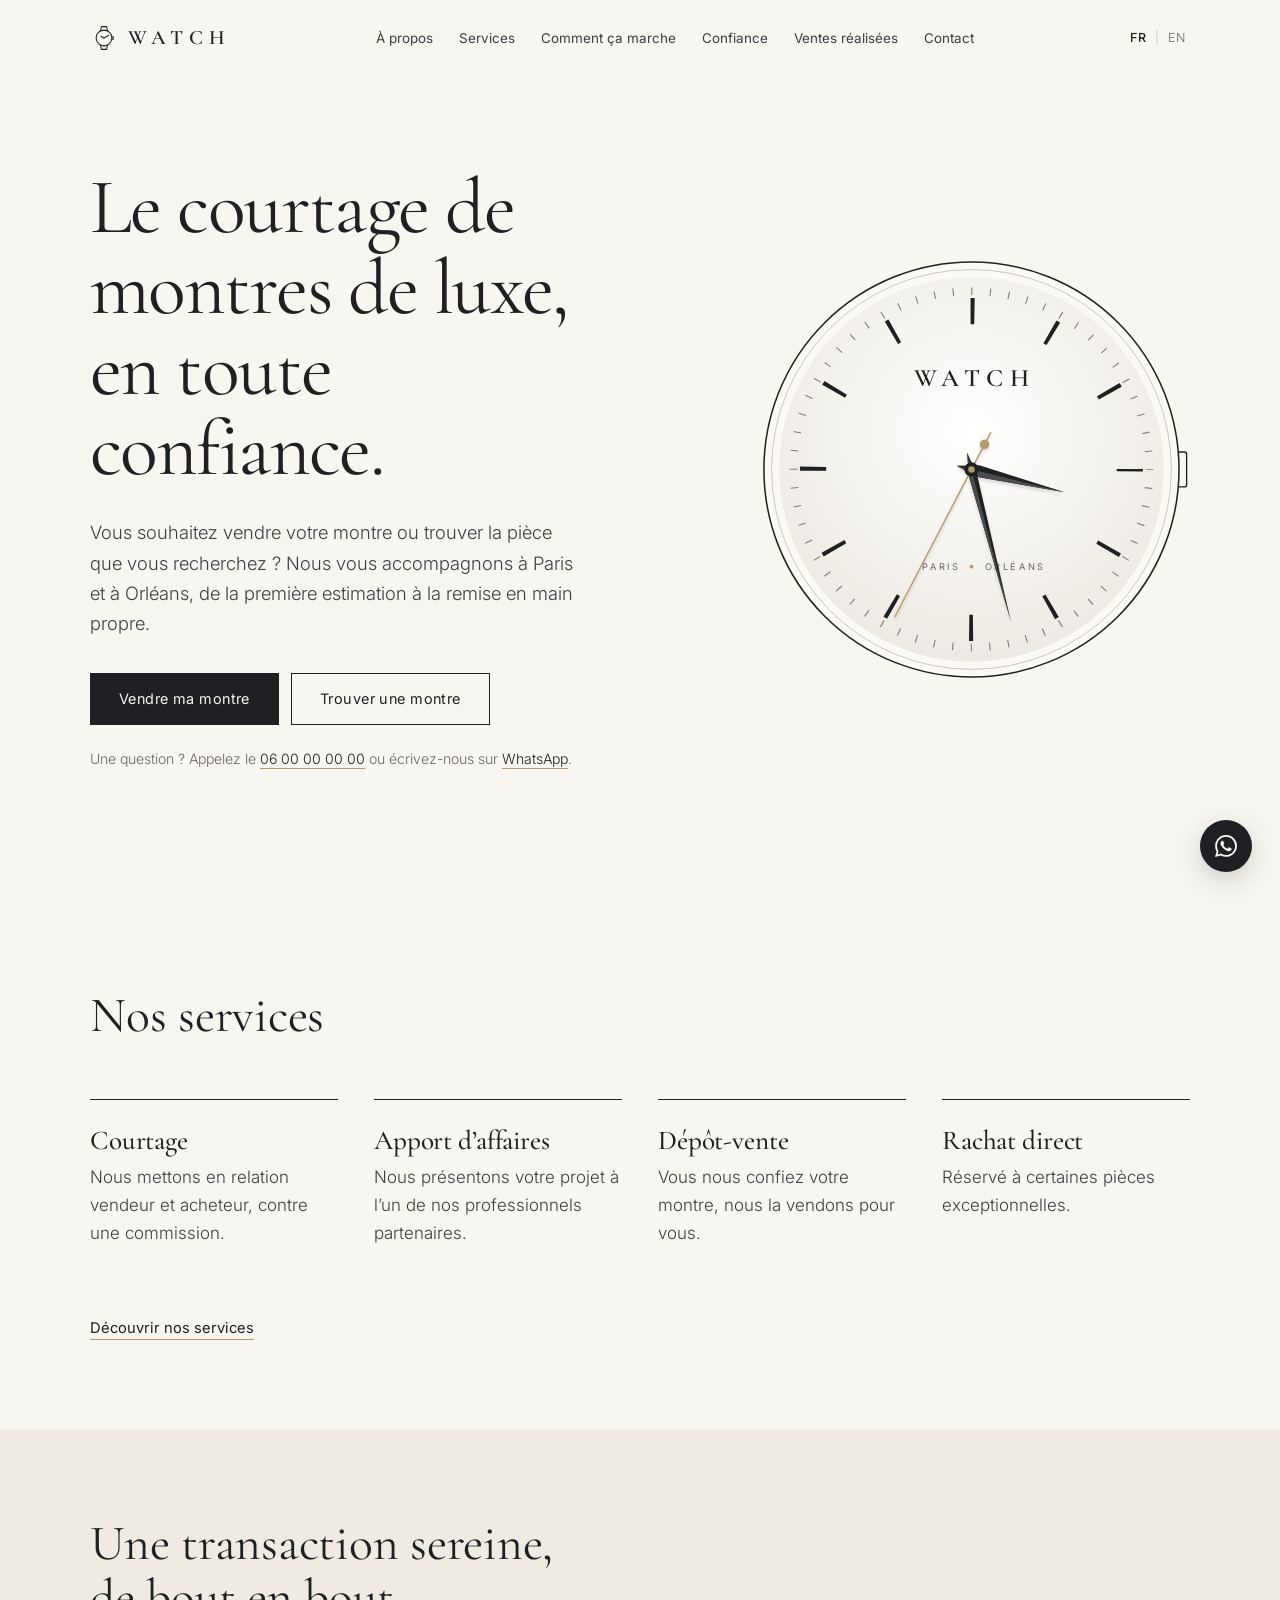
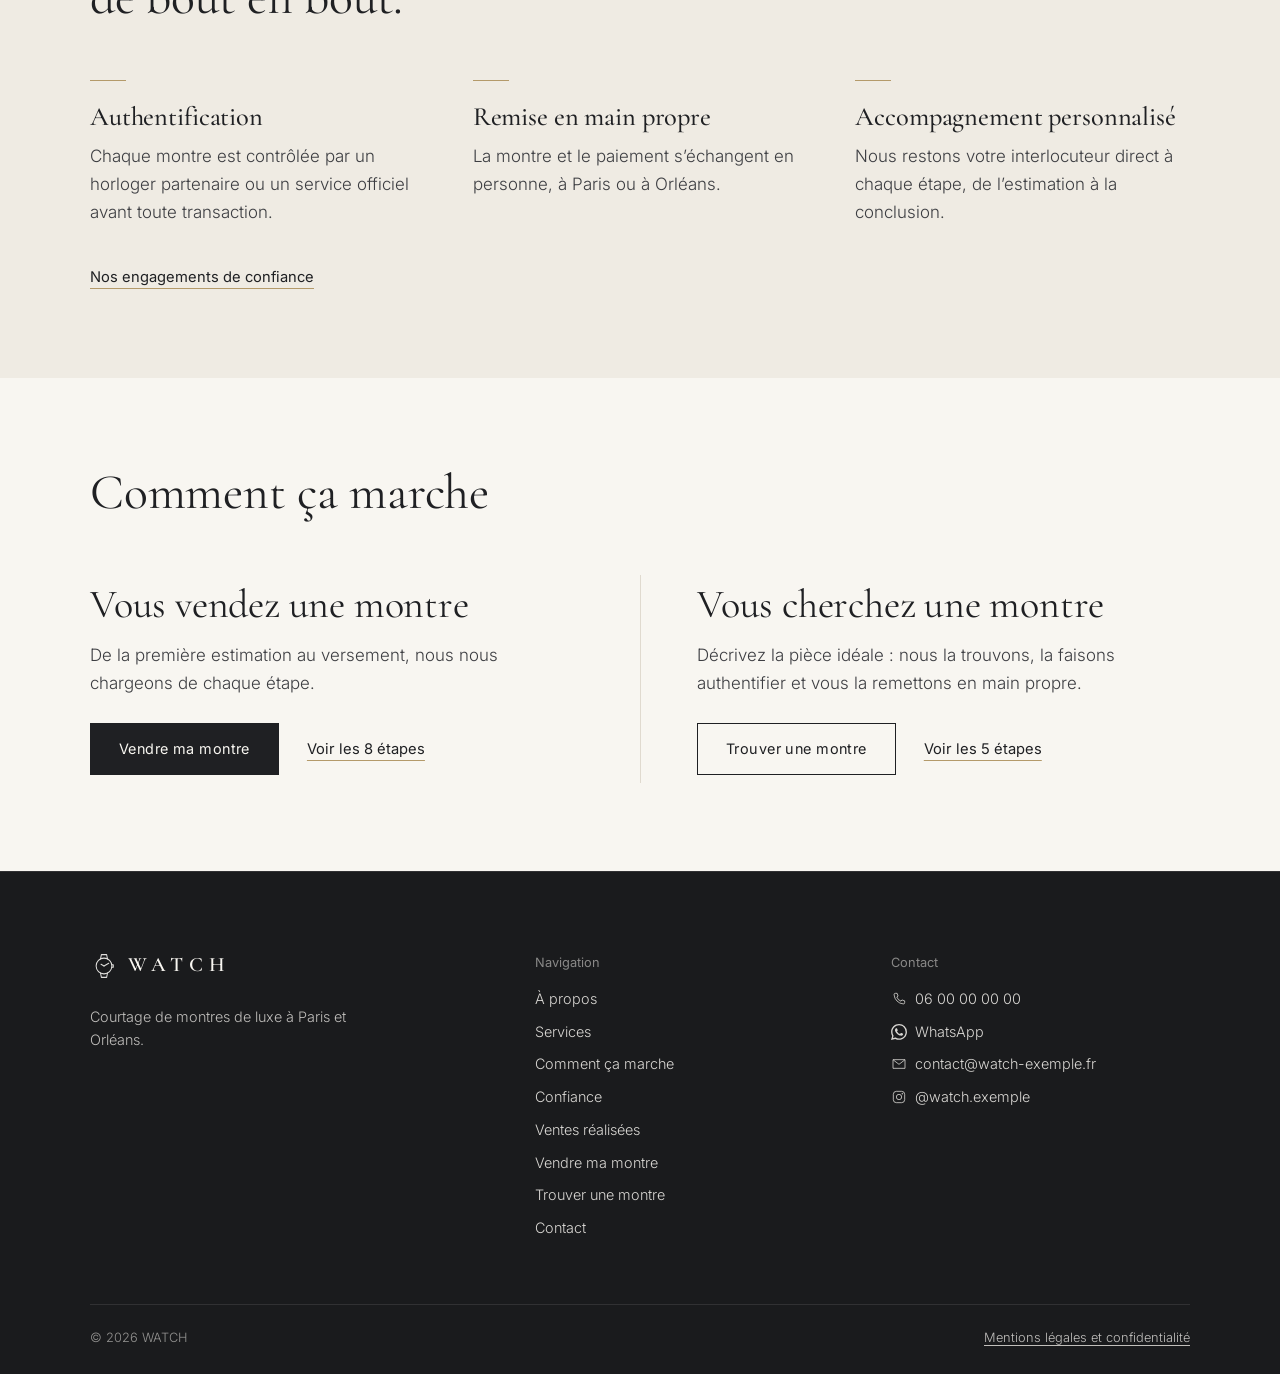
==== index.html @ 34471dcf "remove small titleon index.html" ====
<!doctype html>
<html lang="fr" class="no-js">
  <head>
    <meta charset="utf-8" />
    <meta
      name="viewport"
      content="width=device-width, initial-scale=1, viewport-fit=cover"
    />
    <!--
  =====================================================================
  SITE VITRINE — COURTAGE DE MONTRES DE LUXE (PARIS / ORLÉANS)
  =====================================================================
  Un fichier HTML par page. Ce qui est commun à toutes les pages est dans le dossier assets/ :
  • assets/site.js   → nom de la marque, téléphones, e-mail, Instagram, WhatsApp,
                       adresses d'envoi des formulaires (« 1. CONFIGURATION »)
                       et textes anglais (« 2. TRADUCTIONS ANGLAISES »)
  • assets/style.css → couleurs, polices, mise en page (« VARIABLES DE DESIGN »)
  • assets/logo.svg  → le logo : remplacez ce fichier (même nom) pour changer le logo partout
  Les textes français sont écrits directement dans chaque page.
  Le menu et le pied de page sont répétés dans chaque fichier : si vous ajoutez une page,
  ajoutez son lien dans les 10 fichiers.
  =====================================================================
-->
    <title>WATCH | Courtage de montres de luxe à Paris et Orléans</title>
    <meta
      name="description"
      content="Courtage de montres de luxe à Paris et Orléans : vente, recherche, dépôt-vente et rachat. Authentification systématique et remise en main propre."
    />
    <meta name="theme-color" content="#F8F6F1" />
    <link rel="icon" href="assets/logo.svg" type="image/svg+xml" />
    <link rel="preconnect" href="https://fonts.googleapis.com" />
    <link rel="preconnect" href="https://fonts.gstatic.com" crossorigin />
    <link
      href="https://fonts.googleapis.com/css2?family=Cormorant+Garamond:ital,wght@0,400;0,500;0,600;1,400;1,500&family=Inter:wght@300;400;500&display=swap"
      rel="stylesheet"
    />
    <link rel="stylesheet" href="assets/style.css" />
    <script>
      document.documentElement.className =
        document.documentElement.className.replace("no-js", "js");
    </script>
    <script src="assets/site.js" defer></script>
  </head>

  <body data-page="accueil">
    <!-- Icônes -->
    <svg
      width="0"
      height="0"
      style="position: absolute"
      aria-hidden="true"
      focusable="false"
    >
      <symbol id="icon-dial" viewBox="0 0 64 64">
        <g
          fill="none"
          stroke="currentColor"
          stroke-width="1"
          stroke-linecap="round"
        >
          <circle cx="32" cy="32" r="30" />
          <circle cx="32" cy="32" r="26.5" stroke-width=".6" />
          <path d="M32 8 V12 M56 32 H52 M32 56 V52 M8 32 H12" />
          <path d="M32 32 V16 M32 32 L42 38" />
        </g>
      </symbol>
      <symbol id="icon-camera" viewBox="0 0 24 24">
        <g
          fill="none"
          stroke="currentColor"
          stroke-width="1.2"
          stroke-linejoin="round"
        >
          <path
            d="M3 8.5 A1.5 1.5 0 0 1 4.5 7 H7.5 L9 5 H15 L16.5 7 H19.5 A1.5 1.5 0 0 1 21 8.5 V18 A1.5 1.5 0 0 1 19.5 19.5 H4.5 A1.5 1.5 0 0 1 3 18 Z"
          />
          <circle cx="12" cy="13" r="3.6" />
        </g>
      </symbol>
      <symbol id="icon-phone" viewBox="0 0 24 24">
        <path
          fill="none"
          stroke="currentColor"
          stroke-width="1.2"
          stroke-linejoin="round"
          d="M6.6 3.5 H9.2 L10.6 7.6 L8.7 9 A11 11 0 0 0 15 15.3 L16.4 13.4 L20.5 14.8 V17.4 A2 2 0 0 1 18.5 19.4 A15 15 0 0 1 4.6 5.5 A2 2 0 0 1 6.6 3.5 Z"
        />
      </symbol>
      <symbol id="icon-mail" viewBox="0 0 24 24">
        <g
          fill="none"
          stroke="currentColor"
          stroke-width="1.2"
          stroke-linejoin="round"
        >
          <rect x="3" y="5.5" width="18" height="13" />
          <path d="M3.5 6 L12 12.5 L20.5 6" />
        </g>
      </symbol>
      <symbol id="icon-instagram" viewBox="0 0 24 24">
        <g fill="none" stroke="currentColor" stroke-width="1.2">
          <rect x="3.5" y="3.5" width="17" height="17" rx="4.5" />
          <circle cx="12" cy="12" r="4" />
        </g>
        <circle cx="16.9" cy="7.1" r="1" fill="currentColor" />
      </symbol>
      <symbol id="icon-whatsapp" viewBox="0 0 24 24">
        <path
          fill="currentColor"
          d="M17.472 14.382c-.297-.149-1.758-.867-2.03-.967-.273-.099-.471-.148-.67.15-.197.297-.767.966-.94 1.164-.173.199-.347.223-.644.075-.297-.15-1.255-.463-2.39-1.475-.883-.788-1.48-1.761-1.653-2.059-.173-.297-.018-.458.13-.606.134-.133.298-.347.446-.52.149-.174.198-.298.298-.497.099-.198.05-.371-.025-.52-.075-.149-.669-1.612-.916-2.207-.242-.579-.487-.5-.669-.51-.173-.008-.371-.01-.57-.01-.198 0-.52.074-.792.372-.272.297-1.04 1.016-1.04 2.479 0 1.462 1.065 2.875 1.213 3.074.149.198 2.096 3.2 5.077 4.487.709.306 1.262.489 1.694.625.712.227 1.36.195 1.871.118.571-.085 1.758-.719 2.006-1.413.248-.694.248-1.289.173-1.413-.074-.124-.272-.198-.57-.347m-5.421 7.403h-.004a9.87 9.87 0 0 1-5.031-1.378l-.361-.214-3.741.982.998-3.648-.235-.374a9.86 9.86 0 0 1-1.51-5.26c.001-5.45 4.436-9.884 9.888-9.884 2.64 0 5.122 1.03 6.988 2.898a9.825 9.825 0 0 1 2.893 6.994c-.003 5.45-4.437 9.884-9.885 9.884m8.413-18.297A11.815 11.815 0 0 0 12.05 0C5.495 0 .16 5.335.157 11.892c0 2.096.547 4.142 1.588 5.945L.057 24l6.305-1.654a11.882 11.882 0 0 0 5.683 1.448h.005c6.554 0 11.89-5.335 11.893-11.893a11.821 11.821 0 0 0-3.48-8.413z"
        />
      </symbol>
    </svg>

    <a class="skip-link" href="#main" data-i18n="a11y.skip">Aller au contenu</a>

    <!-- =====================================================================
     EN-TÊTE
     ===================================================================== -->
    <header class="site-header" id="top">
      <div class="container header-inner">
        <a class="brand" href="index.html">
          <img
            class="brand-mark"
            src="assets/logo.svg"
            alt=""
            width="28"
            height="28"
          />
          <span class="brand-name" data-brand>WATCH</span>
        </a>

        <nav
          class="nav-desktop"
          aria-label="Navigation principale"
          data-i18n-attr="aria-label:a11y.mainNav"
        >
          <ul>
            <li>
              <a class="nav-link" href="a-propos.html" data-i18n="nav.about"
                >À propos</a
              >
            </li>
            <li>
              <a class="nav-link" href="services.html" data-i18n="nav.services"
                >Services</a
              >
            </li>
            <li>
              <a
                class="nav-link"
                href="comment-ca-marche.html"
                data-i18n="nav.how"
                >Comment ça marche</a
              >
            </li>
            <li>
              <a class="nav-link" href="confiance.html" data-i18n="nav.trust"
                >Confiance</a
              >
            </li>
            <li>
              <a class="nav-link" href="ventes.html" data-i18n="nav.sales"
                >Ventes réalisées</a
              >
            </li>
            <li>
              <a class="nav-link" href="contact.html" data-i18n="nav.contact"
                >Contact</a
              >
            </li>
          </ul>
        </nav>

        <div class="header-tools">
          <div
            class="lang"
            role="group"
            aria-label="Langue"
            data-i18n-attr="aria-label:a11y.lang"
          >
            <button
              type="button"
              data-set-lang="fr"
              lang="fr"
              aria-label="Français"
              aria-pressed="true"
            >
              FR
            </button>
            <span class="sep" aria-hidden="true">|</span>
            <button
              type="button"
              data-set-lang="en"
              lang="en"
              aria-label="English"
              aria-pressed="false"
            >
              EN
            </button>
          </div>
          <button
            class="menu-toggle"
            type="button"
            aria-expanded="false"
            aria-controls="mobile-menu"
            aria-label="Ouvrir le menu"
            data-i18n-attr="aria-label:a11y.menuOpen"
          >
            <span></span><span></span>
          </button>
        </div>
      </div>
    </header>

    <!-- Menu mobile (plein écran) -->
    <div class="mobile-menu" id="mobile-menu" aria-hidden="true">
      <div class="mobile-menu-top">
        <a class="brand" href="index.html">
          <img
            class="brand-mark"
            src="assets/logo.svg"
            alt=""
            width="28"
            height="28"
          />
          <span class="brand-name" data-brand>WATCH</span>
        </a>
        <button
          class="menu-close"
          type="button"
          aria-label="Fermer le menu"
          data-i18n-attr="aria-label:a11y.menuClose"
        ></button>
      </div>
      <nav
        aria-label="Navigation principale"
        data-i18n-attr="aria-label:a11y.mainNav"
      >
        <ul>
          <li>
            <a
              class="nav-link-m"
              href="index.html"
              aria-current="page"
              data-i18n="nav.home"
              >Accueil</a
            >
          </li>
          <li>
            <a class="nav-link-m" href="a-propos.html" data-i18n="nav.about"
              >À propos</a
            >
          </li>
          <li>
            <a class="nav-link-m" href="services.html" data-i18n="nav.services"
              >Services</a
            >
          </li>
          <li>
            <a
              class="nav-link-m"
              href="comment-ca-marche.html"
              data-i18n="nav.how"
              >Comment ça marche</a
            >
          </li>
          <li>
            <a class="nav-link-m" href="confiance.html" data-i18n="nav.trust"
              >Confiance</a
            >
          </li>
          <li>
            <a class="nav-link-m" href="ventes.html" data-i18n="nav.sales"
              >Ventes réalisées</a
            >
          </li>
          <li>
            <a class="nav-link-m" href="contact.html" data-i18n="nav.contact"
              >Contact</a
            >
          </li>
        </ul>
      </nav>
      <div class="mobile-menu-foot">
        <a class="btn btn-primary" href="vendre.html" data-i18n="cta.sell"
          >Vendre ma montre</a
        >
        <a class="btn btn-ghost" href="trouver.html" data-i18n="cta.find"
          >Trouver une montre</a
        >
        <div
          class="lang"
          role="group"
          aria-label="Langue"
          data-i18n-attr="aria-label:a11y.lang"
        >
          <button
            type="button"
            data-set-lang="fr"
            lang="fr"
            aria-label="Français"
            aria-pressed="true"
          >
            FR
          </button>
          <span class="sep" aria-hidden="true">|</span>
          <button
            type="button"
            data-set-lang="en"
            lang="en"
            aria-label="English"
            aria-pressed="false"
          >
            EN
          </button>
        </div>
      </div>
    </div>

    <main id="main" tabindex="-1">
      <!-- =====================================================================
     1. ACCUEIL
     ===================================================================== -->

      <div class="hero">
        <div class="container hero-grid">
          <div class="hero-text">
            <h1 class="reveal" data-i18n="hero.title">
              Le courtage de montres de luxe, en toute confiance.
            </h1>
            <p class="hero-lead reveal" data-i18n="hero.lead">
              Vous souhaitez vendre votre montre ou trouver la pièce que vous
              recherchez&nbsp;? Nous vous accompagnons à Paris et à Orléans, de
              la première estimation à la remise en main propre.
            </p>
            <div class="hero-actions reveal">
              <a class="btn btn-primary" href="vendre.html" data-i18n="cta.sell"
                >Vendre ma montre</a
              >
              <a class="btn btn-ghost" href="trouver.html" data-i18n="cta.find"
                >Trouver une montre</a
              >
            </div>
            <p class="hero-note reveal" data-i18n="hero.note">
              Une question&nbsp;? Appelez le
              <a data-tel="phone" href="tel:+33600000000"
                ><span data-config="phone">06 00 00 00 00</span></a
              >
              ou écrivez-nous sur
              <a
                data-wa
                href="https://wa.me/33600000000"
                target="_blank"
                rel="noopener"
                >WhatsApp</a
              >.
            </p>
          </div>

          <!-- Cadran : les aiguilles indiquent l'heure réelle du visiteur -->
          <div class="dial-wrap">
            <svg
              class="dial"
              viewBox="0 0 400 400"
              role="img"
              aria-label="Cadran de montre indiquant l’heure actuelle"
              data-i18n-attr="aria-label:a11y.dial"
            >
              <defs>
                <radialGradient id="dialFace" cx="50%" cy="40%" r="65%">
                  <stop offset="0" stop-color="#FFFFFF" />
                  <stop offset="1" stop-color="#ECE8E0" />
                </radialGradient>
                <filter
                  id="handShadow"
                  x="-50%"
                  y="-50%"
                  width="200%"
                  height="200%"
                >
                  <feDropShadow
                    dx="0"
                    dy="2"
                    stdDeviation="1.6"
                    flood-color="#1F2023"
                    flood-opacity=".18"
                  />
                </filter>
              </defs>
              <!-- couronne -->
              <rect
                x="386"
                y="184"
                width="11"
                height="32"
                rx="2"
                fill="#F8F6F1"
                stroke="#1F2023"
                stroke-width="1.2"
              />
              <!-- boîtier -->
              <circle
                cx="200"
                cy="200"
                r="190"
                fill="#FBFAF7"
                stroke="#1F2023"
                stroke-width="1.4"
              />
              <circle
                cx="200"
                cy="200"
                r="183"
                fill="none"
                stroke="#C7BFB1"
                stroke-width=".8"
              />
              <!-- cadran -->
              <circle cx="200" cy="200" r="176" fill="url(#dialFace)" />
              <!-- minuterie : 60 traits -->
              <circle
                cx="200"
                cy="200"
                r="163"
                fill="none"
                stroke="#1F2023"
                stroke-opacity=".55"
                stroke-width="7"
                stroke-dasharray="1 16.0693"
                stroke-dashoffset=".5"
              />
              <!-- index des heures : 12 bâtons -->
              <circle
                cx="200"
                cy="200"
                r="145"
                fill="none"
                stroke="#1F2023"
                stroke-width="24"
                stroke-dasharray="3.6 72.4"
                stroke-dashoffset="1.8"
              />
              <!-- inscriptions -->
              <text
                x="203"
                y="124"
                text-anchor="middle"
                font-family="Cormorant Garamond, Georgia, serif"
                font-size="23"
                font-weight="600"
                letter-spacing="6"
                fill="#1F2023"
                data-brand
              >
                WATCH
              </text>
              <text
                x="190"
                y="292"
                text-anchor="end"
                font-family="Inter, Arial, sans-serif"
                font-size="8.5"
                font-weight="400"
                letter-spacing="2.4"
                fill="#6B675F"
              >
                PARIS
              </text>
              <circle cx="200" cy="289" r="1.7" fill="#B49A6A" />
              <text
                x="212"
                y="292"
                text-anchor="start"
                font-family="Inter, Arial, sans-serif"
                font-size="8.5"
                font-weight="400"
                letter-spacing="2.4"
                fill="#6B675F"
              >
                ORLÉANS
              </text>
              <!-- aiguilles (dauphine) -->
              <g filter="url(#handShadow)">
                <g id="hand-h" transform="rotate(305 200 200)">
                  <path
                    d="M200 112 L205.4 194 L200 214 L194.6 194 Z"
                    fill="#1F2023"
                  />
                  <path d="M200 112 L205.4 194 L200 214 Z" fill="#4A4B50" />
                </g>
                <g id="hand-m" transform="rotate(60 200 200)">
                  <path
                    d="M200 56 L203.8 194 L200 216 L196.2 194 Z"
                    fill="#1F2023"
                  />
                  <path d="M200 56 L203.8 194 L200 216 Z" fill="#4A4B50" />
                </g>
                <g id="hand-s">
                  <line
                    x1="200"
                    y1="238"
                    x2="200"
                    y2="48"
                    stroke="#B49A6A"
                    stroke-width="1.3"
                    stroke-linecap="round"
                  />
                  <circle cx="200" cy="226" r="4.4" fill="#B49A6A" />
                </g>
              </g>
              <circle cx="200" cy="200" r="6.5" fill="#1F2023" />
              <circle cx="200" cy="200" r="3" fill="#B49A6A" />
            </svg>
          </div>
        </div>
      </div>

      <!-- Services en résumé -->
      <div class="block">
        <div class="container">
          <div class="block-head reveal">
            <h2 data-i18n="home.svc.title">Nos services</h2>
          </div>
          <ul class="svc-grid reveal">
            <li class="svc-item">
              <h3 data-i18n="svc.brokerage.name">Courtage</h3>
              <p data-i18n="home.svc.brokerage">
                Nous mettons en relation vendeur et acheteur, contre une
                commission.
              </p>
            </li>
            <li class="svc-item">
              <h3 data-i18n="svc.intro.name">Apport d’affaires</h3>
              <p data-i18n="home.svc.intro">
                Nous présentons votre projet à l’un de nos professionnels
                partenaires.
              </p>
            </li>
            <li class="svc-item">
              <h3 data-i18n="svc.consign.name">Dépôt-vente</h3>
              <p data-i18n="home.svc.consign">
                Vous nous confiez votre montre, nous la vendons pour vous.
              </p>
            </li>
            <li class="svc-item">
              <h3 data-i18n="svc.buy.name">Rachat direct</h3>
              <p data-i18n="home.svc.buy">
                Réservé à certaines pièces exceptionnelles.
              </p>
            </li>
          </ul>
          <div class="block-foot">
            <a class="text-link" href="services.html" data-i18n="home.svc.link"
              >Découvrir nos services</a
            >
          </div>
        </div>
      </div>

      <!-- Points de confiance -->
      <div class="block block-tint">
        <div class="container">
          <div class="block-head reveal">
            <h2 data-i18n="home.trust.title">
              Une transaction sereine, de bout en bout.
            </h2>
          </div>
          <ul class="trust-points reveal">
            <li class="trust-point">
              <h3 data-i18n="home.trust.auth.t">Authentification</h3>
              <p data-i18n="home.trust.auth.d">
                Chaque montre est contrôlée par un horloger partenaire ou un
                service officiel avant toute transaction.
              </p>
            </li>
            <li class="trust-point">
              <h3 data-i18n="home.trust.hand.t">Remise en main propre</h3>
              <p data-i18n="home.trust.hand.d">
                La montre et le paiement s’échangent en personne, à Paris ou à
                Orléans.
              </p>
            </li>
            <li class="trust-point">
              <h3 data-i18n="home.trust.care.t">Accompagnement personnalisé</h3>
              <p data-i18n="home.trust.care.d">
                Nous restons votre interlocuteur direct à chaque étape, de
                l’estimation à la conclusion.
              </p>
            </li>
          </ul>
          <div class="block-foot">
            <a
              class="text-link"
              href="confiance.html"
              data-i18n="home.trust.link"
              >Nos engagements de confiance</a
            >
          </div>
        </div>
      </div>

      <!-- Deux parcours -->
      <div class="block">
        <div class="container">
          <div class="block-head reveal">
            <h2 data-i18n="home.paths.title">Comment ça marche</h2>
          </div>
          <div class="paths reveal">
            <div class="path">
              <h3 data-i18n="home.paths.sell.t">Vous vendez une montre</h3>
              <p data-i18n="home.paths.sell.d">
                De la première estimation au versement, nous nous chargeons de
                chaque étape.
              </p>
              <div class="path-actions">
                <a
                  class="btn btn-primary"
                  href="vendre.html"
                  data-i18n="cta.sell"
                  >Vendre ma montre</a
                >
                <a
                  class="text-link"
                  href="comment-ca-marche.html#vendre"
                  data-i18n="home.paths.sell.link"
                  >Voir les 8 étapes</a
                >
              </div>
            </div>
            <div class="path">
              <h3 data-i18n="home.paths.find.t">Vous cherchez une montre</h3>
              <p data-i18n="home.paths.find.d">
                Décrivez la pièce idéale&nbsp;: nous la trouvons, la faisons
                authentifier et vous la remettons en main propre.
              </p>
              <div class="path-actions">
                <a
                  class="btn btn-ghost"
                  href="trouver.html"
                  data-i18n="cta.find"
                  >Trouver une montre</a
                >
                <a
                  class="text-link"
                  href="comment-ca-marche.html#trouver"
                  data-i18n="home.paths.find.link"
                  >Voir les 5 étapes</a
                >
              </div>
            </div>
          </div>
        </div>
      </div>
    </main>

    <!-- =====================================================================
     PIED DE PAGE
     ===================================================================== -->
    <footer class="site-footer">
      <div class="container">
        <div class="footer-main">
          <div>
            <a class="brand" href="index.html">
              <img
                class="brand-mark"
                src="assets/logo.svg"
                alt=""
                width="28"
                height="28"
              />
              <span class="brand-name" data-brand>WATCH</span>
            </a>
            <p class="footer-tagline" data-i18n="footer.tagline">
              Courtage de montres de luxe à Paris et Orléans.
            </p>
          </div>
          <nav aria-labelledby="footer-nav-title">
            <p
              class="footer-title"
              id="footer-nav-title"
              data-i18n="footer.navTitle"
            >
              Navigation
            </p>
            <ul class="footer-links">
              <li>
                <a href="a-propos.html" data-i18n="nav.about">À propos</a>
              </li>
              <li>
                <a href="services.html" data-i18n="nav.services">Services</a>
              </li>
              <li>
                <a href="comment-ca-marche.html" data-i18n="nav.how"
                  >Comment ça marche</a
                >
              </li>
              <li>
                <a href="confiance.html" data-i18n="nav.trust">Confiance</a>
              </li>
              <li>
                <a href="ventes.html" data-i18n="nav.sales">Ventes réalisées</a>
              </li>
              <li>
                <a href="vendre.html" data-i18n="cta.sell">Vendre ma montre</a>
              </li>
              <li>
                <a href="trouver.html" data-i18n="cta.find"
                  >Trouver une montre</a
                >
              </li>
              <li>
                <a href="contact.html" data-i18n="nav.contact">Contact</a>
              </li>
            </ul>
          </nav>
          <div>
            <p class="footer-title" data-i18n="footer.contactTitle">Contact</p>
            <ul class="footer-links">
              <li>
                <a data-tel="phone" href="tel:+33600000000"
                  ><svg class="icon" aria-hidden="true">
                    <use href="#icon-phone" /></svg
                  ><span data-config="phone">06 00 00 00 00</span></a
                >
              </li>
              <li>
                <a
                  data-wa
                  href="https://wa.me/33600000000"
                  target="_blank"
                  rel="noopener"
                  ><svg class="icon" aria-hidden="true">
                    <use href="#icon-whatsapp" /></svg
                  >WhatsApp</a
                >
              </li>
              <li>
                <a data-mail href="mailto:contact@watch-exemple.fr"
                  ><svg class="icon" aria-hidden="true">
                    <use href="#icon-mail" /></svg
                  ><span data-config="email">contact@watch-exemple.fr</span></a
                >
              </li>
              <li>
                <a
                  data-insta
                  href="https://www.instagram.com/watch.exemple/"
                  target="_blank"
                  rel="noopener"
                  ><svg class="icon" aria-hidden="true">
                    <use href="#icon-instagram" /></svg
                  ><span data-config="instagramHandle">@watch.exemple</span></a
                >
              </li>
            </ul>
          </div>
        </div>
        <div class="footer-bottom">
          <span
            >© <span data-year>2026</span> <span data-brand>WATCH</span></span
          >
          <a href="mentions-legales.html" data-i18n="footer.legal"
            >Mentions légales et confidentialité</a
          >
        </div>
      </div>
    </footer>

    <!-- Bouton WhatsApp flottant -->
    <a
      class="wa-float"
      data-wa
      href="https://wa.me/33600000000"
      target="_blank"
      rel="noopener"
      aria-label="Nous écrire sur WhatsApp"
      data-i18n-attr="aria-label:a11y.wa"
    >
      <svg class="icon" aria-hidden="true"><use href="#icon-whatsapp" /></svg>
    </a>
  </body>
</html>
---- assets/style.css ----
/* =====================================================================
   FEUILLE DE STYLE COMMUNE À TOUTES LES PAGES
   ===================================================================== */

/* =====================================================================
   VARIABLES DE DESIGN
   Une seule touche de couleur : --gold (champagne mat), utilisée avec parcimonie.
   ===================================================================== */
:root {
  --ink:        #1F2023;  /* anthracite : texte et boutons */
  --ink-soft:   #3D3E42;  /* texte courant */
  --muted:      #6B675F;  /* texte secondaire */
  --paper:      #F8F6F1;  /* ivoire : fond principal */
  --paper-2:    #EFEBE3;  /* ivoire plus soutenu : bandeaux, emplacements photo */
  --white:      #FFFFFF;  /* champs de formulaire */
  --line:       #E0DACF;  /* filets fins */
  --line-strong:#C7BFB1;  /* bordures de champs */
  --gold:       #B49A6A;  /* champagne : filets, aiguille des secondes */
  --gold-ink:   #85703F;  /* champagne lisible pour du texte */
  --night:      #1A1B1D;  /* bandeau final et pied de page */
  --error:      #9A3A2C;

  --serif: "Cormorant Garamond", "Iowan Old Style", "Times New Roman", serif;
  --sans:  "Inter", system-ui, -apple-system, "Segoe UI", Roboto, sans-serif;

  --gutter: 20px;
  --max: 1180px;
  --header-h: 64px;
  --ease: cubic-bezier(.22, .61, .36, 1);
}
@media (min-width: 768px) {
  :root { --gutter: 40px; --header-h: 76px; }
}

/* ---------- Base ---------- */
*, *::before, *::after { box-sizing: border-box; }
[hidden] { display: none !important; }
html { -webkit-text-size-adjust: 100%; color-scheme: light; }
body {
  margin: 0;
  background: var(--paper);
  color: var(--ink);
  font-family: var(--sans);
  font-weight: 300;
  font-size: 16px;
  line-height: 1.65;
  -webkit-font-smoothing: antialiased;
  text-rendering: optimizeLegibility;
}
@media (min-width: 1024px) { body { font-size: 17px; } }
body.menu-open { overflow: hidden; }
img, svg { display: block; max-width: 100%; }
a { color: inherit; }
p { margin: 0 0 1em; }
h1, h2, h3, h4 {
  font-family: var(--serif);
  font-weight: 500;
  line-height: 1.08;
  letter-spacing: -0.005em;
  margin: 0;
  color: var(--ink);
}
strong { font-weight: 500; }
::selection { background: var(--ink); color: var(--paper); }

:focus-visible { outline: 2px solid var(--gold-ink); outline-offset: 3px; }
[tabindex="-1"]:focus { outline: none; }

.container { width: 100%; max-width: var(--max); margin: 0 auto; padding: 0 var(--gutter); }
.visually-hidden {
  position: absolute !important; width: 1px; height: 1px; padding: 0; margin: -1px;
  overflow: hidden; clip: rect(0 0 0 0); white-space: nowrap; border: 0;
}
.nowrap, [data-config] { white-space: nowrap; }
.icon { width: 18px; height: 18px; flex: none; }

.skip-link {
  position: absolute; left: 12px; top: -60px; z-index: 100;
  background: var(--ink); color: var(--paper); padding: 10px 16px; text-decoration: none; font-size: .9rem;
}
.skip-link:focus { top: 12px; }

/* ---------- Boutons et liens ---------- */
.btn {
  display: inline-flex; align-items: center; justify-content: center; gap: 10px;
  min-height: 52px; padding: 0 28px;
  font-family: var(--sans); font-size: .9rem; font-weight: 400; letter-spacing: .03em; line-height: 1.2;
  text-decoration: none; text-align: center;
  border: 1px solid var(--ink); border-radius: 0; cursor: pointer;
  transition: background-color .35s var(--ease), color .35s var(--ease), border-color .35s var(--ease);
}
.btn-primary { background: var(--ink); color: var(--paper); }
.btn-primary:hover { background: #000; border-color: #000; }
.btn-ghost { background: transparent; color: var(--ink); }
.btn-ghost:hover { background: var(--ink); color: var(--paper); }
.btn-light { background: var(--paper); color: var(--ink); border-color: var(--paper); }
.btn-light:hover { background: transparent; color: var(--paper); }
.btn-outline-light { background: transparent; color: var(--paper); border-color: rgba(248, 246, 241, .45); }
.btn-outline-light:hover { border-color: var(--gold); color: var(--paper); background: rgba(248, 246, 241, .04); }
.btn[disabled] { opacity: .6; cursor: progress; }
.btn .icon { width: 17px; height: 17px; }

.text-link {
  display: inline-block;
  font-size: .92rem; font-weight: 400; color: var(--ink);
  text-decoration: underline; text-decoration-thickness: 1px;
  text-decoration-color: var(--gold); text-underline-offset: 6px;
  transition: text-decoration-color .3s var(--ease);
}
.text-link:hover { text-decoration-color: var(--ink); }

/* ---------- En-tête ---------- */
.site-header {
  position: sticky; top: 0; z-index: 50;
  background: rgba(248, 246, 241, .95);
  -webkit-backdrop-filter: saturate(1.1) blur(10px);
  backdrop-filter: saturate(1.1) blur(10px);
  border-bottom: 1px solid transparent;
  transition: border-color .4s var(--ease);
}
.site-header.is-scrolled { border-bottom-color: var(--line); }
.header-inner { display: flex; align-items: center; justify-content: space-between; gap: 24px; height: var(--header-h); }

.brand { display: inline-flex; align-items: center; gap: 10px; text-decoration: none; color: var(--ink); }
.brand-mark { width: 28px; height: 28px; }
.site-footer .brand-mark { filter: invert(1); }   /* logo clair sur fond sombre */
.brand-name {
  font-family: var(--serif); font-weight: 600; font-size: 1.28rem;
  letter-spacing: .28em; margin-right: -.28em; line-height: 1;
}

.nav-desktop { display: none; }
.nav-desktop ul { display: flex; align-items: center; gap: 26px; list-style: none; margin: 0; padding: 0; }
.nav-link {
  position: relative; display: inline-block; padding: 6px 0;
  font-size: .84rem; font-weight: 400; color: var(--ink-soft); text-decoration: none;
  transition: color .3s var(--ease);
}
.nav-link::after {
  content: ""; position: absolute; left: 0; right: 0; bottom: 0; height: 1px;
  background: var(--gold); transform: scaleX(0); transform-origin: left;
  transition: transform .4s var(--ease);
}
.nav-link:hover { color: var(--ink); }
.nav-link:hover::after, .nav-link[aria-current="page"]::after { transform: scaleX(1); }
.nav-link[aria-current="page"] { color: var(--ink); }

.header-tools { display: flex; align-items: center; gap: 18px; }
.lang { display: flex; align-items: center; gap: 4px; font-size: .78rem; letter-spacing: .08em; }
.lang button {
  background: none; border: 0; padding: 8px 4px; cursor: pointer;
  font: inherit; letter-spacing: inherit; color: var(--muted);
  transition: color .3s var(--ease);
}
.lang button:hover { color: var(--ink); }
.lang button[aria-pressed="true"] { color: var(--ink); font-weight: 500; }
.lang .sep { color: var(--line-strong); }

.menu-toggle {
  display: inline-flex; flex-direction: column; justify-content: center; gap: 6px;
  width: 44px; height: 44px; padding: 0 10px; margin-right: -10px;
  background: none; border: 0; cursor: pointer;
}
.menu-toggle span { display: block; height: 1px; background: var(--ink); }
.menu-toggle span:last-child { width: 62%; margin-left: auto; }

@media (min-width: 1100px) {
  .nav-desktop { display: block; }
  .menu-toggle { display: none; }
}

/* ---------- Menu mobile ---------- */
.mobile-menu {
  position: fixed; inset: 0; z-index: 60;
  display: flex; flex-direction: column;
  background: var(--paper);
  padding: 0 var(--gutter) calc(28px + env(safe-area-inset-bottom));
  overflow-y: auto;
  opacity: 0; visibility: hidden;
  transition: opacity .35s var(--ease), visibility .35s;
}
.mobile-menu.is-open { opacity: 1; visibility: visible; }
.mobile-menu-top { display: flex; align-items: center; justify-content: space-between; height: var(--header-h); flex: none; }
.menu-close {
  width: 44px; height: 44px; margin-right: -10px; position: relative;
  background: none; border: 0; cursor: pointer;
}
.menu-close::before, .menu-close::after {
  content: ""; position: absolute; left: 11px; right: 11px; top: 50%; height: 1px; background: var(--ink);
}
.menu-close::before { transform: rotate(45deg); }
.menu-close::after { transform: rotate(-45deg); }
.mobile-menu nav ul { list-style: none; margin: 16px 0 0; padding: 0; }
.mobile-menu nav a {
  display: block; padding: 11px 0;
  font-family: var(--serif); font-size: 1.85rem; font-weight: 400; line-height: 1.15;
  color: var(--ink); text-decoration: none;
  border-bottom: 1px solid var(--line);
}
.mobile-menu nav a[aria-current="page"] { color: var(--gold-ink); }
.mobile-menu-foot { margin-top: auto; padding-top: 32px; display: grid; gap: 14px; }
.mobile-menu-foot .lang { font-size: .9rem; }
.mobile-menu-foot .btn { width: 100%; }

.page-head { padding: 52px 0 20px; }
.page-head h1 { font-size: clamp(2.7rem, 8vw, 4.8rem); font-weight: 400; line-height: 1; letter-spacing: -.015em; }
.page-head .lead { margin-top: 22px; }
@media (min-width: 768px) { .page-head { padding: 96px 0 32px; } }
.page-head + .block { padding-top: 28px; }
@media (min-width: 768px) { .page-head + .block { padding-top: 48px; } }

.lead { font-size: 1.08rem; color: var(--ink-soft); max-width: 58ch; }
@media (min-width: 1024px) { .lead { font-size: 1.14rem; } }

.block { padding: 52px 0; }
@media (min-width: 768px) { .block { padding: 88px 0; } }
.block-tint { background: var(--paper-2); }
.block-head { display: grid; gap: 18px; margin-bottom: 40px; }
.block-head h2 { font-size: clamp(2rem, 5vw, 3.1rem); font-weight: 400; max-width: 20ch; }
.block-head p { color: var(--ink-soft); max-width: 52ch; margin: 0; }
@media (min-width: 900px) {
  .block-head { grid-template-columns: 1fr 1fr; align-items: end; gap: 64px; margin-bottom: 56px; }
}

/* ---------- Apparition douce au scroll ---------- */
.js .reveal { opacity: 0; transform: translateY(14px); transition: opacity 1s var(--ease), transform 1s var(--ease); }
.js .reveal.is-visible { opacity: 1; transform: none; }

/* =====================================================================
   ACCUEIL
   ===================================================================== */
.hero { padding: 36px 0 64px; }
.hero-grid { display: grid; gap: 48px; align-items: center; }
.hero h1 {
  font-size: clamp(2.55rem, 10vw, 4.9rem);
  font-weight: 400; line-height: 1.03; letter-spacing: -.02em;
  max-width: 13ch;
}
.hero-lead { font-size: 1.06rem; color: var(--ink-soft); max-width: 44ch; margin: 26px 0 34px; }
.hero-actions { display: grid; gap: 12px; }
.hero-note { margin: 22px 0 0; font-size: .88rem; color: var(--muted); }
.hero-note a { color: var(--ink); text-decoration-color: var(--gold); text-underline-offset: 4px; }
.dial-wrap { width: min(80vw, 360px); margin: 0 auto; }
.dial { width: 100%; height: auto; overflow: visible; }
.js .hero .reveal:nth-child(2) { transition-delay: .12s; }
.js .hero .reveal:nth-child(3) { transition-delay: .24s; }
.js .hero .reveal:nth-child(4) { transition-delay: .36s; }

@media (min-width: 560px) {
  .hero-actions { grid-auto-flow: column; justify-content: start; }
}
@media (min-width: 960px) {
  .hero { display: flex; align-items: center; min-height: calc(100vh - var(--header-h)); min-height: calc(100svh - var(--header-h)); padding: 56px 0 96px; }
  .hero-grid { grid-template-columns: minmax(0, 1.15fr) minmax(0, .85fr); gap: 72px; }
  .hero-lead { font-size: 1.15rem; }
  .dial-wrap { width: 100%; max-width: 470px; margin: 0 0 0 auto; }
}

/* Services en résumé */
.svc-grid { display: grid; gap: 0; list-style: none; margin: 0; padding: 0; }
.svc-item { padding: 26px 0 30px; border-top: 1px solid var(--line); }
.svc-item:first-child { border-top-color: var(--ink); }
.svc-item h3 { font-size: 1.7rem; font-weight: 500; margin-bottom: 8px; }
.svc-item p { color: var(--ink-soft); margin: 0; max-width: 34ch; }
@media (min-width: 640px) {
  .svc-grid { grid-template-columns: 1fr 1fr; column-gap: 40px; }
  .svc-item:nth-child(2) { border-top-color: var(--ink); }
}
@media (min-width: 1024px) {
  .svc-grid { grid-template-columns: repeat(4, 1fr); column-gap: 36px; }
  .svc-item { border-top-color: var(--ink); }
}
.block-foot { margin-top: 36px; }

/* Points de confiance (accueil) */
.trust-points { display: grid; gap: 36px; list-style: none; margin: 0; padding: 0; }
.trust-point::before { content: ""; display: block; width: 36px; height: 1px; background: var(--gold); margin-bottom: 22px; }
.trust-point h3 { font-size: 1.65rem; margin-bottom: 10px; }
.trust-point p { color: var(--ink-soft); margin: 0; max-width: 38ch; }
@media (min-width: 860px) { .trust-points { grid-template-columns: repeat(3, 1fr); gap: 48px; } }

/* Deux parcours (accueil) */
.paths { display: grid; gap: 0; }
.path { padding: 36px 0; border-top: 1px solid var(--line); }
.path:first-child { border-top: 0; padding-top: 0; }
.path h3 { font-size: clamp(1.9rem, 4vw, 2.5rem); font-weight: 400; margin-bottom: 14px; }
.path p { color: var(--ink-soft); max-width: 42ch; }
.path-actions { display: flex; flex-wrap: wrap; align-items: center; gap: 20px 28px; margin-top: 26px; }
@media (min-width: 860px) {
  .paths { grid-template-columns: 1fr 1fr; }
  .path, .path:first-child { padding: 8px 0 8px 56px; border-top: 0; border-left: 1px solid var(--line); }
  .path:first-child { padding-left: 0; padding-right: 56px; border-left: 0; }
}

/* =====================================================================
   À PROPOS
   ===================================================================== */
.story { display: grid; gap: 28px; }
.story h2 { font-size: clamp(2rem, 5vw, 3.1rem); font-weight: 400; max-width: 14ch; }
.story-text p { color: var(--ink-soft); max-width: 60ch; }
.story-text p:last-child { margin-bottom: 0; }
@media (min-width: 900px) { .story { grid-template-columns: minmax(0, 5fr) minmax(0, 7fr); gap: 64px; } }

.partners { display: grid; gap: 56px; }
@media (min-width: 720px) { .partners { grid-template-columns: 1fr 1fr; gap: 40px; } }
@media (min-width: 1024px) { .partners { gap: 72px; } }
.partner-photo { aspect-ratio: 4 / 5; background: var(--paper-2); border: 1px solid var(--line); margin-bottom: 26px; overflow: hidden; }
.partner-photo img { width: 100%; height: 100%; object-fit: cover; }
.photo-placeholder {
  height: 100%; display: flex; flex-direction: column; align-items: center; justify-content: center; gap: 12px;
  color: var(--muted); font-size: .86rem; letter-spacing: .02em;
}
.photo-placeholder .icon { width: 28px; height: 28px; color: var(--line-strong); }
.partner h3 { font-size: 2rem; font-weight: 500; }
.partner-role { margin: 6px 0 14px; font-size: .9rem; font-weight: 400; color: var(--gold-ink); }
.partner-bio { color: var(--ink-soft); max-width: 46ch; }
.partner-phone {
  display: inline-flex; align-items: center; gap: 10px; margin-top: 4px;
  font-size: .92rem; font-weight: 400; text-decoration: none; color: var(--ink);
  border-bottom: 1px solid var(--gold); padding-bottom: 4px;
}
.partner-phone:hover { border-bottom-color: var(--ink); }

/* =====================================================================
   SERVICES
   ===================================================================== */
.svc-rows { list-style: none; margin: 0; padding: 0; border-top: 1px solid var(--ink); }
.svc-row { display: grid; gap: 10px; padding: 30px 0 34px; border-bottom: 1px solid var(--line); }
.svc-row h3 { font-size: clamp(1.9rem, 4vw, 2.6rem); font-weight: 400; }
.svc-row p { color: var(--ink-soft); margin: 0; max-width: 56ch; }
.svc-note { display: block; margin-top: 14px; font-family: var(--serif); font-style: italic; font-size: 1.15rem; color: var(--gold-ink); }
@media (min-width: 860px) {
  .svc-row { grid-template-columns: minmax(0, 5fr) minmax(0, 7fr); gap: 56px; padding: 44px 0 46px; align-items: baseline; }
}
.svc-extra { display: grid; gap: 40px; margin-top: 56px; }
.svc-extra h3 { font-size: 1.7rem; margin-bottom: 12px; }
.svc-extra p { color: var(--ink-soft); max-width: 48ch; }
@media (min-width: 860px) { .svc-extra { grid-template-columns: 1fr 1fr; gap: 64px; margin-top: 72px; } }

/* =====================================================================
   COMMENT ÇA MARCHE — onglets + frise
   ===================================================================== */
.tabs { display: grid; grid-template-columns: 1fr 1fr; border: 1px solid var(--ink); margin-bottom: 44px; max-width: 520px; }
.tab {
  min-height: 52px; padding: 0 16px;
  background: transparent; border: 0; cursor: pointer;
  font: inherit; font-size: .9rem; font-weight: 400; color: var(--ink);
  transition: background-color .35s var(--ease), color .35s var(--ease);
}
.tab + .tab { border-left: 1px solid var(--ink); }
.tab[aria-selected="true"] { background: var(--ink); color: var(--paper); }
.tab:focus-visible { outline-offset: -5px; outline-color: var(--gold); }

.steps { list-style: none; margin: 0; padding: 0; max-width: 820px; }
.step { position: relative; display: grid; grid-template-columns: 58px minmax(0, 1fr); gap: 18px; padding-bottom: 34px; }
.step::before {
  content: ""; position: absolute; left: 28px; top: 46px; bottom: 6px; width: 1px; background: var(--line);
}
.step:last-child::before { display: none; }
.step-num {
  font-family: var(--serif); font-size: 1.75rem; font-weight: 500; line-height: 1.15;
  color: var(--gold-ink); text-align: center; letter-spacing: .02em;
}
.step h3 { font-size: 1.5rem; margin: 2px 0 8px; }
.step p { color: var(--ink-soft); margin: 0; max-width: 56ch; }
.steps-cta { margin-top: 18px; padding-left: 76px; }
@media (min-width: 768px) {
  .step { grid-template-columns: 96px minmax(0, 1fr); gap: 28px; padding-bottom: 42px; }
  .step::before { left: 48px; top: 54px; }
  .step-num { font-size: 2.2rem; }
  .step h3 { font-size: 1.75rem; }
  .steps-cta { padding-left: 124px; }
}

/* =====================================================================
   CONFIANCE
   ===================================================================== */
.pledges { display: grid; gap: 0; list-style: none; margin: 0; padding: 0; }
.pledge { padding: 30px 0 34px; border-top: 1px solid var(--gold); }
.pledge h2 { font-size: clamp(1.8rem, 4vw, 2.4rem); font-weight: 400; margin-bottom: 12px; max-width: 18ch; }
.pledge p { color: var(--ink-soft); margin: 0; max-width: 46ch; }
@media (min-width: 820px) {
  .pledges { grid-template-columns: 1fr 1fr; column-gap: 64px; row-gap: 24px; }
  .pledge { padding: 36px 0 48px; }
}

/* =====================================================================
   VENTES RÉALISÉES
   ===================================================================== */
.sales { display: grid; grid-template-columns: 1fr 1fr; gap: 28px 16px; list-style: none; margin: 0; padding: 0; }
@media (min-width: 860px) { .sales { grid-template-columns: repeat(3, 1fr); gap: 56px 32px; } }
.sale-visual {
  position: relative; aspect-ratio: 1 / 1; overflow: hidden;
  display: flex; flex-direction: column; align-items: center; justify-content: center; gap: 14px;
  background: linear-gradient(180deg, #F3F0E9 0%, var(--paper-2) 100%);
  border: 1px solid var(--line);
}
.sale-visual img { position: absolute; inset: 0; width: 100%; height: 100%; object-fit: cover; }
.sale-visual .sale-dial { width: 34%; height: auto; color: var(--line-strong); }
.sale-soon { font-family: var(--serif); font-style: italic; font-size: 1.2rem; color: var(--gold-ink); }
.sale-meta { padding-top: 16px; }
.sale-meta h3 { font-size: 1.35rem; font-weight: 500; }
.sale-meta p { margin: 4px 0 0; font-size: .86rem; color: var(--muted); }
@media (min-width: 860px) { .sale-meta h3 { font-size: 1.55rem; } .sale-soon { font-size: 1.35rem; } }

/* =====================================================================
   FORMULAIRES
   ===================================================================== */
.form-layout { display: grid; gap: 48px; }
@media (min-width: 980px) {
  .form-layout { grid-template-columns: minmax(0, 7fr) minmax(0, 4fr); gap: 80px; align-items: start; }
  .form-aside { position: sticky; top: calc(var(--header-h) + 32px); }
}
.form fieldset { border: 0; margin: 0 0 40px; padding: 0; min-width: 0; }
.form legend { padding: 0; margin-bottom: 22px; font-family: var(--serif); font-size: 1.75rem; font-weight: 500; color: var(--ink); }
.fields { display: grid; gap: 20px; }
@media (min-width: 640px) {
  .fields { grid-template-columns: 1fr 1fr; column-gap: 20px; row-gap: 22px; }
  .field.full { grid-column: 1 / -1; }
}
.field { min-width: 0; }
.field > label:not([class]), .field .label { display: block; margin-bottom: 8px; font-size: .84rem; font-weight: 500; color: var(--ink); }
.req { color: var(--gold-ink); margin-left: 2px; }
.opt { font-weight: 300; color: var(--muted); }

.form input[type="text"], .form input[type="email"], .form input[type="tel"], .form select, .form textarea {
  width: 100%; min-height: 52px; padding: 13px 14px;
  font-family: var(--sans); font-size: 16px; font-weight: 400; color: var(--ink);
  background: var(--white); border: 1px solid var(--line-strong); border-radius: 0;
  -webkit-appearance: none; appearance: none;
  transition: border-color .25s var(--ease), box-shadow .25s var(--ease);
}
.form input, .form select, .form textarea { scroll-margin-top: calc(var(--header-h) + 64px); }
.form textarea { min-height: 150px; resize: vertical; line-height: 1.55; }
.form select {
  padding-right: 42px; cursor: pointer;
  background-image: url("data:image/svg+xml,%3Csvg xmlns='http://www.w3.org/2000/svg' viewBox='0 0 12 8'%3E%3Cpath d='M1 1.5l5 5 5-5' fill='none' stroke='%231F2023' stroke-width='1.2'/%3E%3C/svg%3E");
  background-repeat: no-repeat; background-position: right 16px center; background-size: 12px 8px;
}
.form ::placeholder { color: #9E988D; opacity: 1; }
.form input:focus, .form select:focus, .form textarea:focus {
  outline: none; border-color: var(--ink); box-shadow: 0 0 0 3px rgba(180, 154, 106, .28);
}
.field.has-error input, .field.has-error select, .field.has-error textarea, .field.has-error .dropzone { border-color: var(--error); }
.field-error { margin: 7px 0 0; font-size: .8rem; font-weight: 400; color: var(--error); }
.field-error:empty { display: none; }
.hint { margin: 8px 0 0; font-size: .8rem; color: var(--muted); }
.hint a { color: var(--ink); text-underline-offset: 3px; text-decoration-color: var(--gold); }

/* Choix (boutons radio) */
.choices { display: flex; flex-wrap: wrap; gap: 8px; }
.choice { position: relative; }
.choice input { position: absolute; opacity: 0; width: 1px; height: 1px; }
.choice span {
  display: inline-flex; align-items: center; min-height: 48px; padding: 0 20px;
  background: var(--white); border: 1px solid var(--line-strong); cursor: pointer;
  font-size: .92rem; font-weight: 400; color: var(--ink);
  transition: background-color .25s var(--ease), color .25s var(--ease), border-color .25s var(--ease);
}
.choice span:hover { border-color: var(--ink); }
.choice input:checked + span { background: var(--ink); border-color: var(--ink); color: var(--paper); }
.choice input:focus-visible + span { outline: 2px solid var(--gold-ink); outline-offset: 2px; }
.field.has-error .choice span { border-color: var(--error); }

/* Envoi de photos */
.dropzone {
  position: relative; display: flex; flex-direction: column; align-items: center; justify-content: center; gap: 6px;
  padding: 28px 16px; text-align: center; cursor: pointer;
  background: var(--white); border: 1px dashed var(--line-strong);
  transition: border-color .25s var(--ease), background-color .25s var(--ease);
}
.dropzone:hover, .dropzone.is-dragover { border-color: var(--ink); background: #FDFCFA; }
.dropzone:focus-within { border-color: var(--ink); box-shadow: 0 0 0 3px rgba(180, 154, 106, .28); }
.dropzone input { position: absolute; inset: 0; width: 100%; height: 100%; opacity: 0; cursor: pointer; }
.dropzone .icon { width: 24px; height: 24px; color: var(--gold-ink); margin-bottom: 4px; }
.dropzone-cta { font-size: .92rem; font-weight: 500; color: var(--ink); }
.dropzone-sub { font-size: .8rem; color: var(--muted); }
.file-list { list-style: none; margin: 10px 0 0; padding: 0; font-size: .82rem; color: var(--ink-soft); }
.file-list li { padding: 6px 0; border-bottom: 1px solid var(--line); overflow: hidden; text-overflow: ellipsis; white-space: nowrap; }

/* Consentement RGPD */
.consent { display: grid; grid-template-columns: 22px minmax(0, 1fr); gap: 14px; align-items: start; font-size: .86rem; color: var(--ink-soft); cursor: pointer; }
.consent input {
  -webkit-appearance: none; appearance: none; margin: 2px 0 0; width: 20px; height: 20px; cursor: pointer;
  background: var(--white); border: 1px solid var(--ink); border-radius: 0;
  transition: background-color .2s var(--ease);
}
.consent input:checked {
  background: var(--ink) url("data:image/svg+xml,%3Csvg xmlns='http://www.w3.org/2000/svg' viewBox='0 0 12 10'%3E%3Cpath d='M1 5.2l3.3 3.3L11 1.5' fill='none' stroke='%23F8F6F1' stroke-width='1.6'/%3E%3C/svg%3E") center / 12px 10px no-repeat;
}
.consent a { color: var(--ink); text-underline-offset: 3px; text-decoration-color: var(--gold); }
.field.has-error .consent input { border-color: var(--error); }

.hp { position: absolute !important; left: -9999px; width: 1px; height: 1px; opacity: 0; }
.form-foot { display: grid; gap: 18px; padding-top: 8px; }
.form-foot .btn { width: 100%; }
@media (min-width: 640px) { .form-foot .btn { width: auto; justify-self: start; min-width: 260px; } }
.required-note { margin: 0; font-size: .8rem; color: var(--muted); }
.form-status { margin: 0; padding: 14px 16px; font-size: .88rem; font-weight: 400; color: var(--error); background: #F6ECE8; border-left: 2px solid var(--error); }
.form-status a { color: inherit; }

/* Confirmation après envoi */
.form-success { padding: 8px 0 24px; max-width: 520px; }
.success-mark { width: 60px; height: 60px; margin-bottom: 28px; }
.success-mark circle, .success-mark path { fill: none; stroke: var(--gold); stroke-width: 1.2; stroke-linecap: round; stroke-linejoin: round; }
.success-mark circle { stroke-dasharray: 164; stroke-dashoffset: 164; }
.success-mark path { stroke: var(--ink); stroke-dasharray: 34; stroke-dashoffset: 34; }
.form-success.is-shown .success-mark circle { animation: draw 1.1s var(--ease) forwards; }
.form-success.is-shown .success-mark path { animation: draw .6s var(--ease) .8s forwards; }
@keyframes draw { to { stroke-dashoffset: 0; } }
.form-success h2 { font-size: clamp(2rem, 5vw, 2.8rem); font-weight: 400; margin-bottom: 16px; }
.form-success p { color: var(--ink-soft); margin-bottom: 30px; }

/* Encadré latéral */
.form-aside { display: grid; gap: 32px; }
.aside-card { padding: 28px; background: var(--paper-2); }
.aside-card h2 { font-size: 1.6rem; margin-bottom: 16px; }
.aside-list { list-style: none; margin: 0 0 18px; padding: 0; }
.aside-list li { position: relative; padding: 0 0 12px 20px; font-size: .92rem; color: var(--ink-soft); }
.aside-list li::before { content: ""; position: absolute; left: 0; top: .75em; width: 8px; height: 1px; background: var(--gold-ink); }
.aside-free { margin: 0; font-family: var(--serif); font-style: italic; font-size: 1.15rem; color: var(--ink); }
.aside-direct h2 { font-size: 1.45rem; margin-bottom: 14px; }
.aside-direct-actions { display: grid; gap: 10px; }
@media (min-width: 480px) and (max-width: 979px) { .aside-direct-actions { grid-auto-flow: column; justify-content: start; } }

/* =====================================================================
   CONTACT
   ===================================================================== */
.contact-layout { display: grid; gap: 56px; }
@media (min-width: 980px) { .contact-layout { grid-template-columns: minmax(0, 5fr) minmax(0, 6fr); gap: 88px; align-items: start; } }
.contact-list { margin: 0; padding: 0; border-top: 1px solid var(--ink); }
.contact-row { padding: 22px 0; border-bottom: 1px solid var(--line); }
.contact-row dt { margin-bottom: 6px; font-size: .8rem; font-weight: 400; color: var(--muted); }
.contact-row dd { margin: 0; }
.contact-big { font-family: var(--serif); font-size: 1.85rem; font-weight: 500; line-height: 1.2; text-decoration: none; color: var(--ink); }
.contact-big:hover { color: var(--gold-ink); }
.contact-mid { font-size: 1.02rem; font-weight: 400; text-decoration: none; color: var(--ink); border-bottom: 1px solid var(--gold); padding-bottom: 3px; word-break: break-word; }
.contact-mid:hover { border-bottom-color: var(--ink); }
.contact-row .btn { margin-top: 4px; }
.contact-zones { color: var(--ink-soft); margin: 0; max-width: 40ch; }
.contact-form h2 { font-size: clamp(1.9rem, 4vw, 2.4rem); font-weight: 400; margin-bottom: 26px; }

/* =====================================================================
   MENTIONS LÉGALES
   ===================================================================== */
.legal { max-width: 760px; }
.legal h2 { font-size: clamp(2rem, 5vw, 2.8rem); font-weight: 400; margin: 0 0 28px; padding-top: 12px; }
.legal h2 + h3 { margin-top: 0; }
.legal section + section { margin-top: 64px; padding-top: 48px; border-top: 1px solid var(--line); }
.legal h3 { font-size: 1.45rem; margin: 34px 0 10px; }
.legal p { color: var(--ink-soft); }
.legal a { text-underline-offset: 3px; text-decoration-color: var(--gold); }
.legal-list { margin: 0; padding: 0; border-top: 1px solid var(--line); }
.legal-list div { display: grid; gap: 2px; padding: 12px 0; border-bottom: 1px solid var(--line); font-size: .95rem; }
.legal-list dt { color: var(--muted); font-size: .84rem; }
.legal-list dd { margin: 0; color: var(--ink); font-weight: 400; }
@media (min-width: 640px) { .legal-list div { grid-template-columns: 240px 1fr; gap: 24px; } .legal-list dt { font-size: .9rem; } }
.legal-updated { font-size: .88rem; color: var(--muted); }

/* =====================================================================
   BANDEAU FINAL + PIED DE PAGE
   ===================================================================== */
.cta-band { background: var(--night); color: var(--paper); padding: 72px 0; }
.cta-band h2 { color: var(--paper); font-size: clamp(2.1rem, 6vw, 3.6rem); font-weight: 400; max-width: 16ch; }
.cta-band p { color: rgba(248, 246, 241, .72); margin: 20px 0 34px; max-width: 46ch; }
.cta-band-actions { display: grid; gap: 12px; }
@media (min-width: 560px) { .cta-band-actions { grid-auto-flow: column; justify-content: start; } }
@media (min-width: 768px) { .cta-band { padding: 112px 0; } }

.site-footer { background: var(--night); color: rgba(248, 246, 241, .74); font-size: .9rem; border-top: 1px solid rgba(248, 246, 241, .1); }
.footer-main { display: grid; gap: 40px; padding: 56px 0 44px; }
@media (min-width: 820px) { .footer-main { grid-template-columns: 1.3fr 1fr 1fr; gap: 56px; padding: 80px 0 64px; } }
.site-footer .brand { color: var(--paper); }
.footer-tagline { margin: 18px 0 0; max-width: 30ch; }
.footer-title { margin: 0 0 14px; font-size: .8rem; font-weight: 400; color: rgba(248, 246, 241, .5); }
.footer-links { list-style: none; margin: 0; padding: 0; display: grid; gap: 9px; }
.footer-links a { text-decoration: none; color: rgba(248, 246, 241, .86); transition: color .3s var(--ease); }
.footer-links a:hover { color: var(--gold); }
.footer-links a .icon { display: inline-block; vertical-align: -3px; margin-right: 8px; width: 16px; height: 16px; }
.footer-bottom { display: flex; flex-wrap: wrap; justify-content: space-between; gap: 12px 24px; padding: 22px 0 calc(26px + env(safe-area-inset-bottom)); border-top: 1px solid rgba(248, 246, 241, .1); font-size: .8rem; color: rgba(248, 246, 241, .55); }
.footer-bottom a { color: rgba(248, 246, 241, .75); text-underline-offset: 3px; }
.footer-bottom a:hover { color: var(--gold); }

/* Bouton WhatsApp flottant (discret). Pour le retirer : supprimez l'élément .wa-float dans le HTML. */
.wa-float {
  position: fixed; right: 16px; bottom: calc(16px + env(safe-area-inset-bottom)); z-index: 40;
  width: 52px; height: 52px; border-radius: 50%;
  display: grid; place-items: center;
  background: var(--ink); color: var(--paper);
  box-shadow: 0 8px 24px rgba(31, 32, 35, .18);
  transition: background-color .3s var(--ease), transform .3s var(--ease);
}
.wa-float:hover { background: #000; transform: translateY(-2px); }
.wa-float .icon { width: 22px; height: 22px; }
@media (min-width: 768px) { .wa-float { right: 28px; bottom: 28px; } }

/* ---------- Mouvement réduit ---------- */
@media (prefers-reduced-motion: reduce) {
  *, *::before, *::after { animation-duration: .01ms !important; animation-iteration-count: 1 !important; transition-duration: .01ms !important; transition-delay: 0s !important; }
  .js .reveal { opacity: 1; transform: none; }
  .success-mark circle, .success-mark path { stroke-dashoffset: 0; }
}
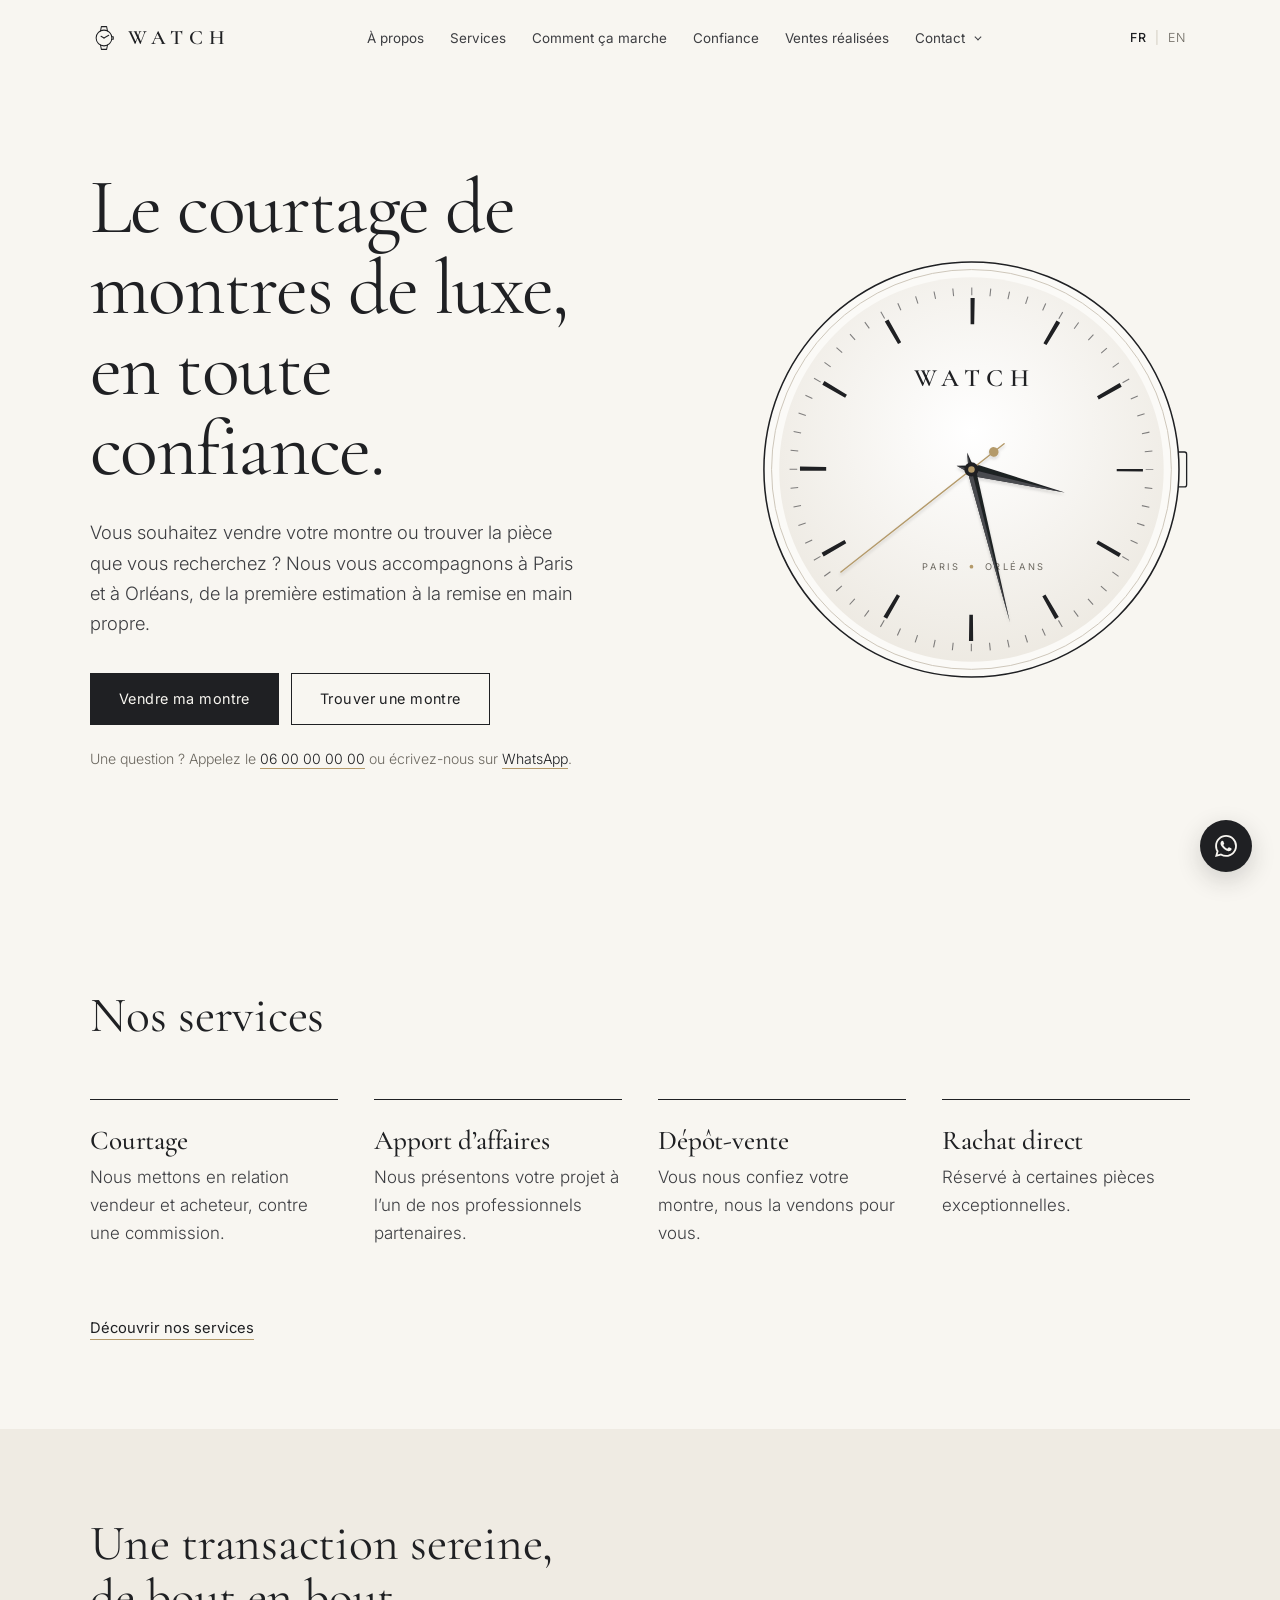
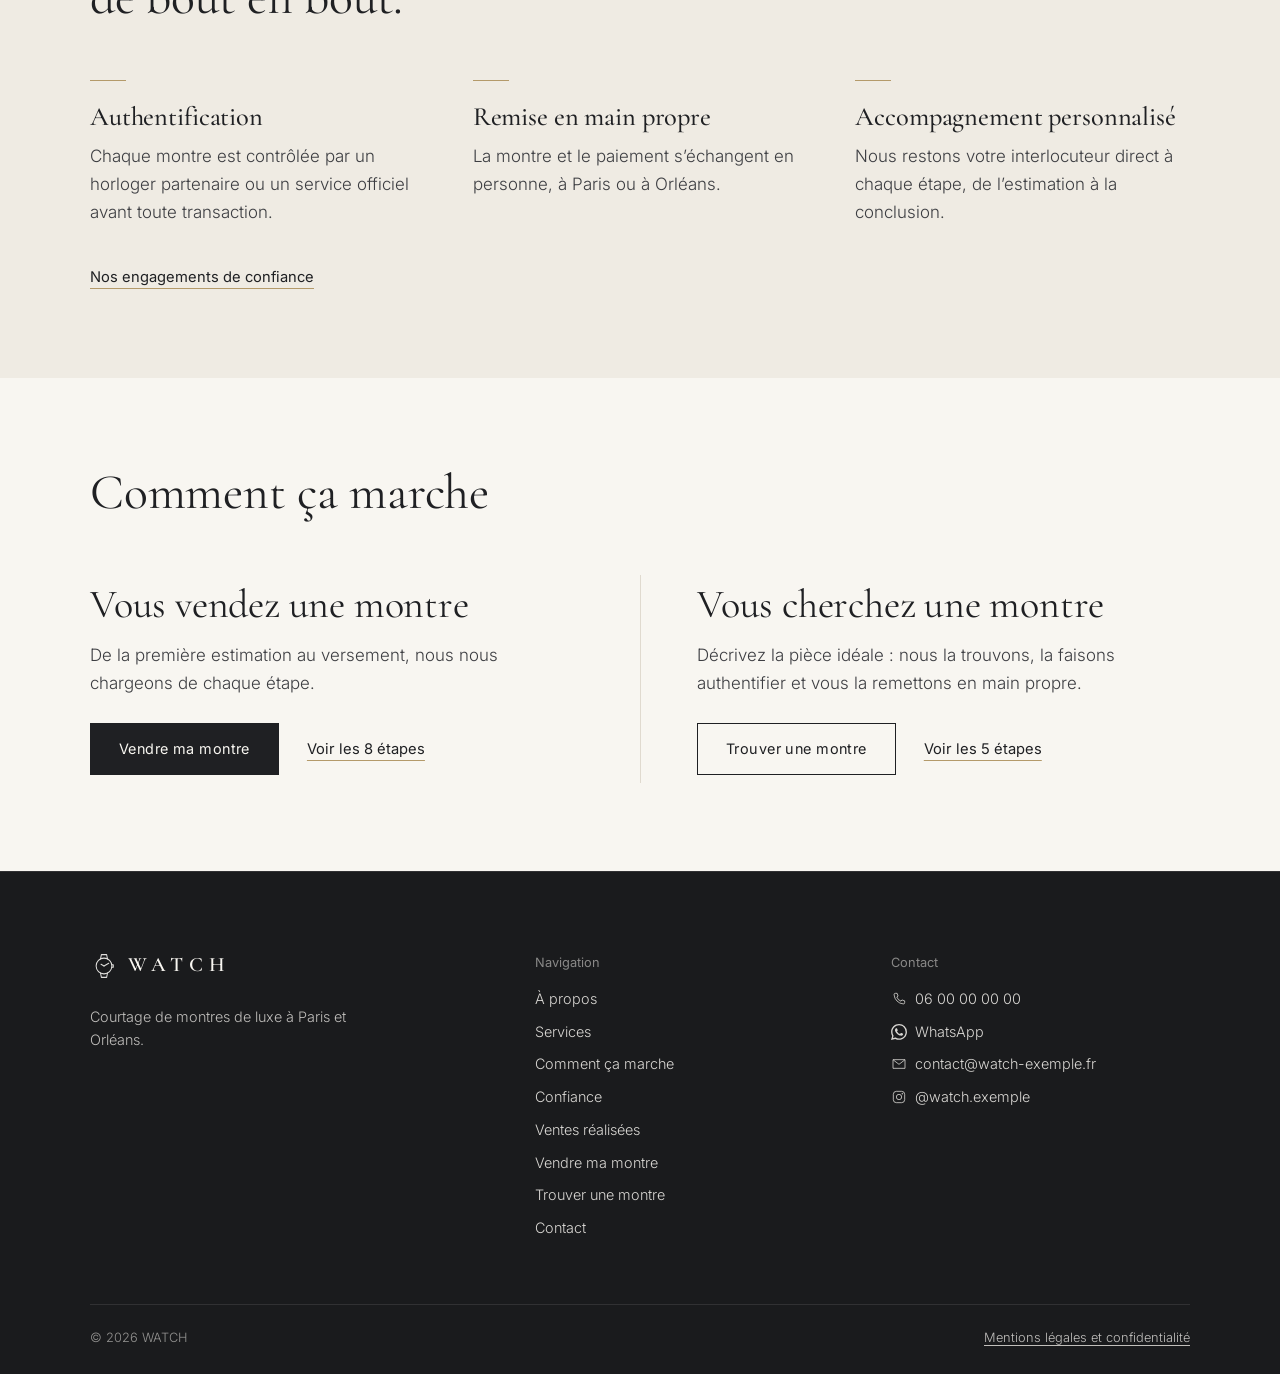
==== commit 59f671bd: "Ajoute un menu déroulant sous « Contact » vers Vendre et Trouver Le survol de « Contact » (ou un cli" ====
--- a/index.html
+++ b/index.html
@@ -164,10 +164,42 @@
                 >Ventes réalisées</a
               >
             </li>
-            <li>
+            <li class="nav-drop">
               <a class="nav-link" href="contact.html" data-i18n="nav.contact"
                 >Contact</a
               >
+              <button
+                class="nav-drop-toggle"
+                type="button"
+                aria-expanded="false"
+                aria-controls="nav-drop-contact"
+                aria-label="Afficher les options vendre et trouver"
+                data-i18n-attr="aria-label:a11y.dropToggle"
+              ></button>
+              <div class="nav-drop-panel" id="nav-drop-contact">
+                <a class="nav-drop-item" href="vendre.html">
+                  <span class="nav-drop-title" data-i18n="cta.sell"
+                    >Vendre ma montre</span
+                  >
+                  <span class="nav-drop-desc" data-i18n="nav.sellDesc"
+                    >Première estimation et formule adaptée</span
+                  >
+                </a>
+                <a class="nav-drop-item" href="trouver.html">
+                  <span class="nav-drop-title" data-i18n="cta.find"
+                    >Trouver une montre</span
+                  >
+                  <span class="nav-drop-desc" data-i18n="nav.findDesc"
+                    >Recherche dans notre réseau</span
+                  >
+                </a>
+                <a
+                  class="nav-drop-foot"
+                  href="contact.html"
+                  data-i18n="nav.contactAll"
+                  >Téléphone, WhatsApp ou e-mail →</a
+                >
+              </div>
             </li>
           </ul>
         </nav>
--- a/assets/style.css
+++ b/assets/style.css
@@ -164,6 +164,63 @@
 .menu-toggle span { display: block; height: 1px; background: var(--ink); }
 .menu-toggle span:last-child { width: 62%; margin-left: auto; }
 
+/* ---------- Menu déroulant « Contact » (ordinateur) ---------- */
+.nav-drop { position: relative; display: flex; align-items: center; gap: 2px; }
+.nav-drop:has([aria-current="page"]) > .nav-link { color: var(--ink); }
+.nav-drop:has([aria-current="page"]) > .nav-link::after { transform: scaleX(1); }
+.nav-drop-toggle {
+  position: relative; width: 22px; height: 30px; padding: 0; margin-right: -6px;
+  background: none; border: 0; cursor: pointer; color: var(--ink-soft);
+}
+.nav-drop-toggle::before {
+  content: ""; position: absolute; left: 50%; top: 50%; width: 5px; height: 5px;
+  border-right: 1px solid currentColor; border-bottom: 1px solid currentColor;
+  transform: translate(-50%, -70%) rotate(45deg);
+  transition: transform .35s var(--ease);
+}
+.nav-drop-panel {
+  position: absolute; top: calc(100% + 16px); right: -28px; width: 310px;
+  background: var(--paper); border: 1px solid var(--line); border-top: 1px solid var(--gold);
+  box-shadow: 0 22px 44px -24px rgba(31, 32, 35, .32);
+  opacity: 0; visibility: hidden; transform: translateY(-6px);
+  transition: opacity .25s var(--ease), transform .25s var(--ease), visibility 0s linear .25s;
+}
+.nav-drop-panel::before { content: ""; position: absolute; left: 0; right: 0; top: -17px; height: 17px; } /* pont pour garder le survol */
+.nav-drop.is-open .nav-drop-panel {
+  opacity: 1; visibility: visible; transform: none;
+  transition: opacity .25s var(--ease), transform .25s var(--ease), visibility 0s;
+}
+.nav-drop.is-open .nav-drop-toggle::before { transform: translate(-50%, -25%) rotate(-135deg); }
+@media (hover: hover) {
+  .nav-drop:hover .nav-drop-panel {
+    opacity: 1; visibility: visible; transform: none;
+    transition: opacity .25s var(--ease), transform .25s var(--ease), visibility 0s;
+  }
+  .nav-drop:hover .nav-drop-toggle::before { transform: translate(-50%, -25%) rotate(-135deg); }
+}
+.nav-drop-item {
+  position: relative; display: grid; gap: 4px;
+  padding: 18px 48px 18px 22px;
+  text-decoration: none; border-bottom: 1px solid var(--line);
+  transition: background-color .3s var(--ease);
+}
+.nav-drop-item::after {
+  content: "→"; position: absolute; right: 22px; top: 50%;
+  font-size: .95rem; color: var(--gold-ink);
+  transform: translate(-6px, -50%); opacity: 0;
+  transition: transform .35s var(--ease), opacity .35s var(--ease);
+}
+.nav-drop-item:hover, .nav-drop-item:focus-visible { background: var(--paper-2); }
+.nav-drop-item:hover::after, .nav-drop-item:focus-visible::after, .nav-drop-item[aria-current="page"]::after { transform: translate(0, -50%); opacity: 1; }
+.nav-drop-title { font-family: var(--serif); font-size: 1.32rem; font-weight: 500; line-height: 1.1; color: var(--ink); }
+.nav-drop-desc { font-size: .8rem; line-height: 1.4; color: var(--muted); }
+.nav-drop-foot {
+  display: block; padding: 14px 22px;
+  font-size: .8rem; color: var(--ink-soft); text-decoration: none;
+  transition: color .3s var(--ease);
+}
+.nav-drop-foot:hover { color: var(--ink); text-decoration: underline; text-decoration-color: var(--gold); text-underline-offset: 5px; }
+
 @media (min-width: 1100px) {
   .nav-desktop { display: block; }
   .menu-toggle { display: none; }
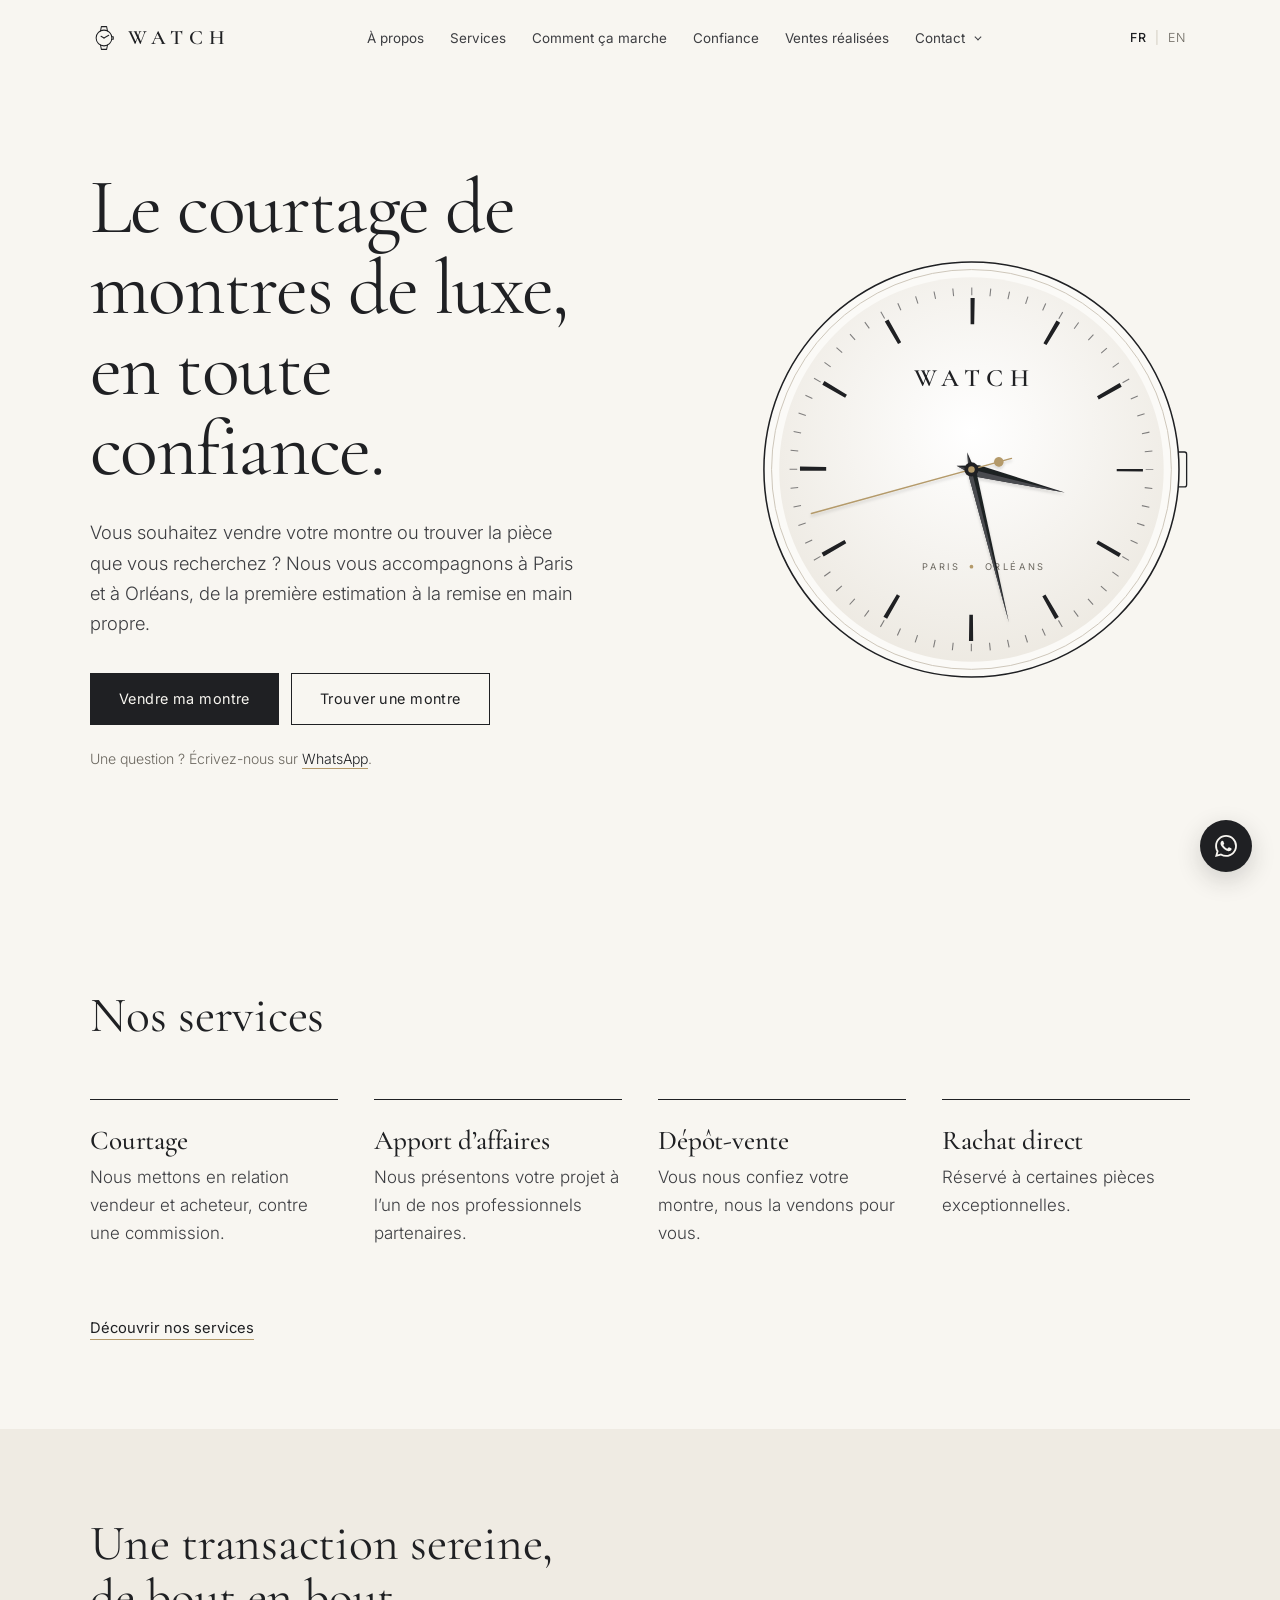
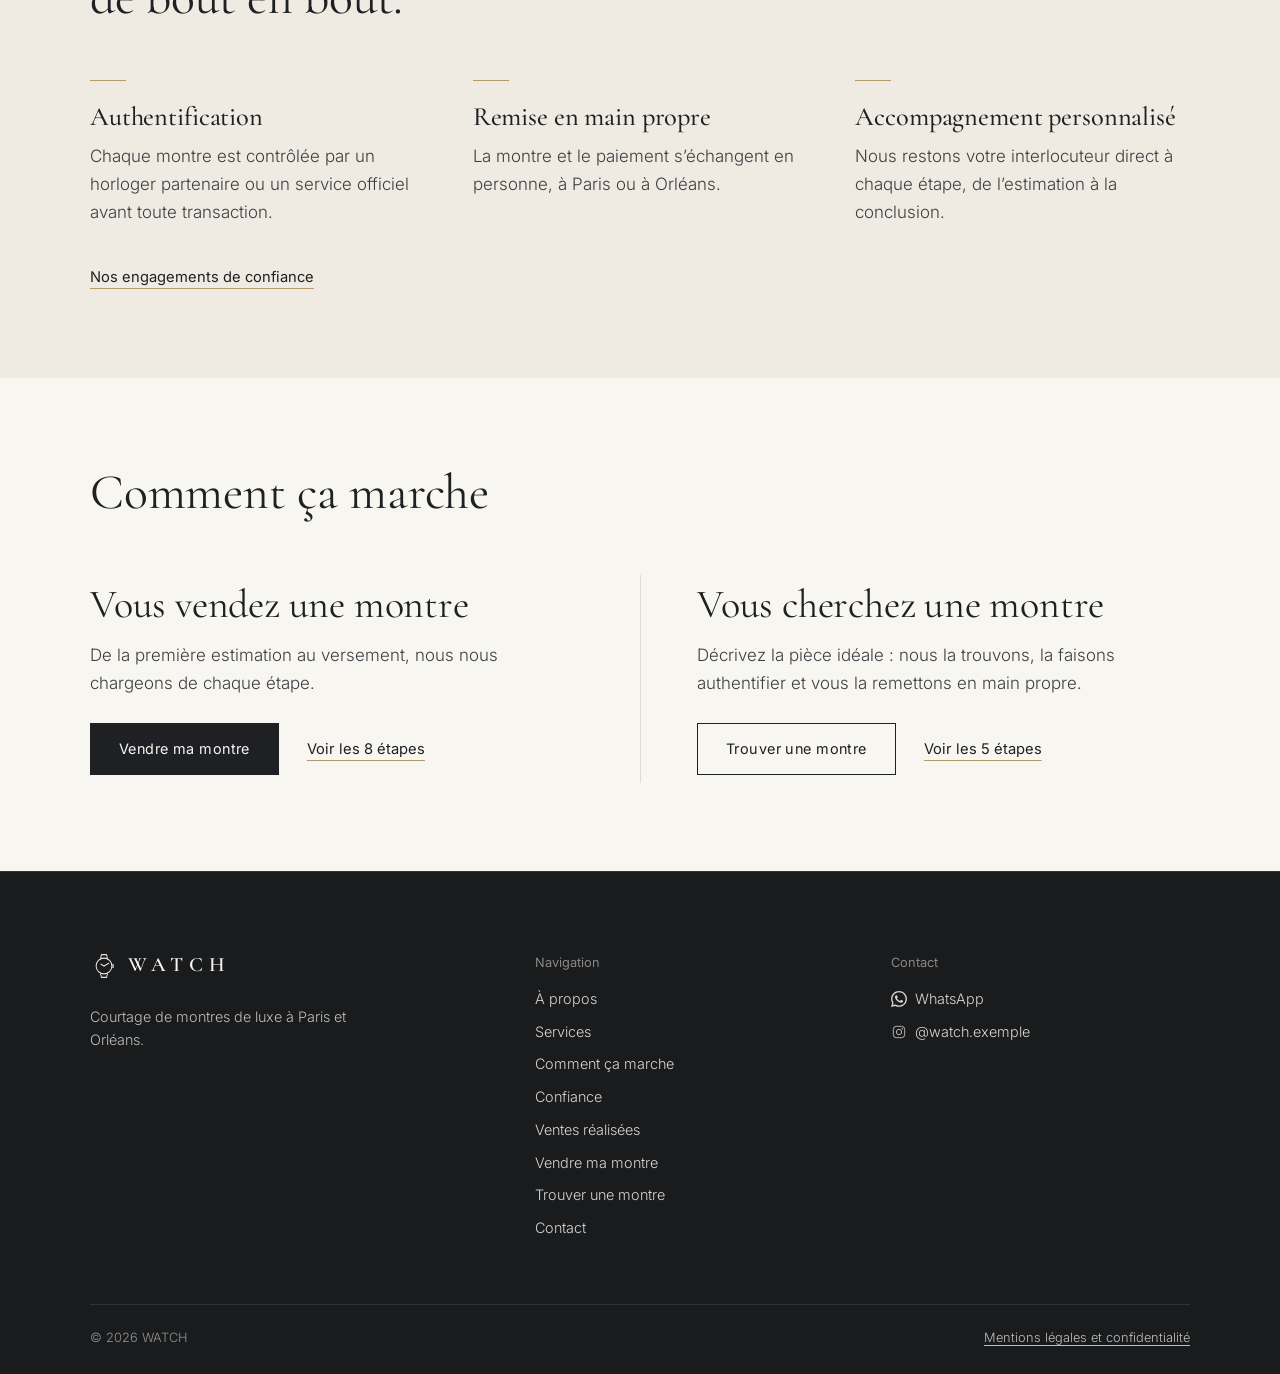
==== commit 6dac2bf8: "add phone number" ====
--- a/index.html
+++ b/index.html
@@ -11,9 +11,10 @@
   SITE VITRINE — COURTAGE DE MONTRES DE LUXE (PARIS / ORLÉANS)
   =====================================================================
   Un fichier HTML par page. Ce qui est commun à toutes les pages est dans le dossier assets/ :
-  • assets/site.js   → nom de la marque, téléphones, e-mail, Instagram, WhatsApp,
-                       adresses d'envoi des formulaires (« 1. CONFIGURATION »)
-                       et textes anglais (« 2. TRADUCTIONS ANGLAISES »)
+  • assets/site.js   → nom de la marque, numéro WhatsApp, téléphones, e-mail, Instagram
+                       (« 1. CONFIGURATION ») et textes anglais (« 2. TRADUCTIONS ANGLAISES »)
+  Toutes les prises de contact passent par WhatsApp : les formulaires ouvrent
+  WhatsApp avec la demande déjà rédigée.
   • assets/style.css → couleurs, polices, mise en page (« VARIABLES DE DESIGN »)
   • assets/logo.svg  → le logo : remplacez ce fichier (même nom) pour changer le logo partout
   Les textes français sont écrits directement dans chaque page.
@@ -195,9 +196,12 @@
                 </a>
                 <a
                   class="nav-drop-foot"
-                  href="contact.html"
+                  data-wa
+                  href="https://wa.me/33600000000"
+                  target="_blank"
+                  rel="noopener"
                   data-i18n="nav.contactAll"
-                  >Téléphone, WhatsApp ou e-mail →</a
+                  >Nous écrire sur WhatsApp →</a
                 >
               </div>
             </li>
@@ -375,11 +379,7 @@
               >
             </div>
             <p class="hero-note reveal" data-i18n="hero.note">
-              Une question&nbsp;? Appelez le
-              <a data-tel="phone" href="tel:+33600000000"
-                ><span data-config="phone">06 00 00 00 00</span></a
-              >
-              ou écrivez-nous sur
+              Une question&nbsp;? Écrivez-nous sur
               <a
                 data-wa
                 href="https://wa.me/33600000000"
@@ -750,13 +750,6 @@
             <p class="footer-title" data-i18n="footer.contactTitle">Contact</p>
             <ul class="footer-links">
               <li>
-                <a data-tel="phone" href="tel:+33600000000"
-                  ><svg class="icon" aria-hidden="true">
-                    <use href="#icon-phone" /></svg
-                  ><span data-config="phone">06 00 00 00 00</span></a
-                >
-              </li>
-              <li>
                 <a
                   data-wa
                   href="https://wa.me/33600000000"
@@ -765,13 +758,6 @@
                   ><svg class="icon" aria-hidden="true">
                     <use href="#icon-whatsapp" /></svg
                   >WhatsApp</a
-                >
-              </li>
-              <li>
-                <a data-mail href="mailto:contact@watch-exemple.fr"
-                  ><svg class="icon" aria-hidden="true">
-                    <use href="#icon-mail" /></svg
-                  ><span data-config="email">contact@watch-exemple.fr</span></a
                 >
               </li>
               <li>
--- a/assets/style.css
+++ b/assets/style.css
@@ -498,7 +498,7 @@
 .form input:focus, .form select:focus, .form textarea:focus {
   outline: none; border-color: var(--ink); box-shadow: 0 0 0 3px rgba(180, 154, 106, .28);
 }
-.field.has-error input, .field.has-error select, .field.has-error textarea, .field.has-error .dropzone { border-color: var(--error); }
+.field.has-error input, .field.has-error select, .field.has-error textarea { border-color: var(--error); }
 .field-error { margin: 7px 0 0; font-size: .8rem; font-weight: 400; color: var(--error); }
 .field-error:empty { display: none; }
 .hint { margin: 8px 0 0; font-size: .8rem; color: var(--muted); }
@@ -519,42 +519,11 @@
 .choice input:focus-visible + span { outline: 2px solid var(--gold-ink); outline-offset: 2px; }
 .field.has-error .choice span { border-color: var(--error); }
 
-/* Envoi de photos */
-.dropzone {
-  position: relative; display: flex; flex-direction: column; align-items: center; justify-content: center; gap: 6px;
-  padding: 28px 16px; text-align: center; cursor: pointer;
-  background: var(--white); border: 1px dashed var(--line-strong);
-  transition: border-color .25s var(--ease), background-color .25s var(--ease);
-}
-.dropzone:hover, .dropzone.is-dragover { border-color: var(--ink); background: #FDFCFA; }
-.dropzone:focus-within { border-color: var(--ink); box-shadow: 0 0 0 3px rgba(180, 154, 106, .28); }
-.dropzone input { position: absolute; inset: 0; width: 100%; height: 100%; opacity: 0; cursor: pointer; }
-.dropzone .icon { width: 24px; height: 24px; color: var(--gold-ink); margin-bottom: 4px; }
-.dropzone-cta { font-size: .92rem; font-weight: 500; color: var(--ink); }
-.dropzone-sub { font-size: .8rem; color: var(--muted); }
-.file-list { list-style: none; margin: 10px 0 0; padding: 0; font-size: .82rem; color: var(--ink-soft); }
-.file-list li { padding: 6px 0; border-bottom: 1px solid var(--line); overflow: hidden; text-overflow: ellipsis; white-space: nowrap; }
-
-/* Consentement RGPD */
-.consent { display: grid; grid-template-columns: 22px minmax(0, 1fr); gap: 14px; align-items: start; font-size: .86rem; color: var(--ink-soft); cursor: pointer; }
-.consent input {
-  -webkit-appearance: none; appearance: none; margin: 2px 0 0; width: 20px; height: 20px; cursor: pointer;
-  background: var(--white); border: 1px solid var(--ink); border-radius: 0;
-  transition: background-color .2s var(--ease);
-}
-.consent input:checked {
-  background: var(--ink) url("data:image/svg+xml,%3Csvg xmlns='http://www.w3.org/2000/svg' viewBox='0 0 12 10'%3E%3Cpath d='M1 5.2l3.3 3.3L11 1.5' fill='none' stroke='%23F8F6F1' stroke-width='1.6'/%3E%3C/svg%3E") center / 12px 10px no-repeat;
-}
-.consent a { color: var(--ink); text-underline-offset: 3px; text-decoration-color: var(--gold); }
-.field.has-error .consent input { border-color: var(--error); }
-
-.hp { position: absolute !important; left: -9999px; width: 1px; height: 1px; opacity: 0; }
 .form-foot { display: grid; gap: 18px; padding-top: 8px; }
 .form-foot .btn { width: 100%; }
 @media (min-width: 640px) { .form-foot .btn { width: auto; justify-self: start; min-width: 260px; } }
 .required-note { margin: 0; font-size: .8rem; color: var(--muted); }
-.form-status { margin: 0; padding: 14px 16px; font-size: .88rem; font-weight: 400; color: var(--error); background: #F6ECE8; border-left: 2px solid var(--error); }
-.form-status a { color: inherit; }
+.required-note + .required-note { margin-top: -10px; }
 
 /* Confirmation après envoi */
 .form-success { padding: 8px 0 24px; max-width: 520px; }
@@ -567,6 +536,8 @@
 @keyframes draw { to { stroke-dashoffset: 0; } }
 .form-success h2 { font-size: clamp(2rem, 5vw, 2.8rem); font-weight: 400; margin-bottom: 16px; }
 .form-success p { color: var(--ink-soft); margin-bottom: 30px; }
+.form-success .form-success-retry { margin-top: -14px; font-size: .86rem; color: var(--muted); }
+.form-success-retry a { color: var(--ink); text-underline-offset: 4px; text-decoration-color: var(--gold); }
 
 /* Encadré latéral */
 .form-aside { display: grid; gap: 32px; }
@@ -589,8 +560,6 @@
 .contact-row { padding: 22px 0; border-bottom: 1px solid var(--line); }
 .contact-row dt { margin-bottom: 6px; font-size: .8rem; font-weight: 400; color: var(--muted); }
 .contact-row dd { margin: 0; }
-.contact-big { font-family: var(--serif); font-size: 1.85rem; font-weight: 500; line-height: 1.2; text-decoration: none; color: var(--ink); }
-.contact-big:hover { color: var(--gold-ink); }
 .contact-mid { font-size: 1.02rem; font-weight: 400; text-decoration: none; color: var(--ink); border-bottom: 1px solid var(--gold); padding-bottom: 3px; word-break: break-word; }
 .contact-mid:hover { border-bottom-color: var(--ink); }
 .contact-row .btn { margin-top: 4px; }
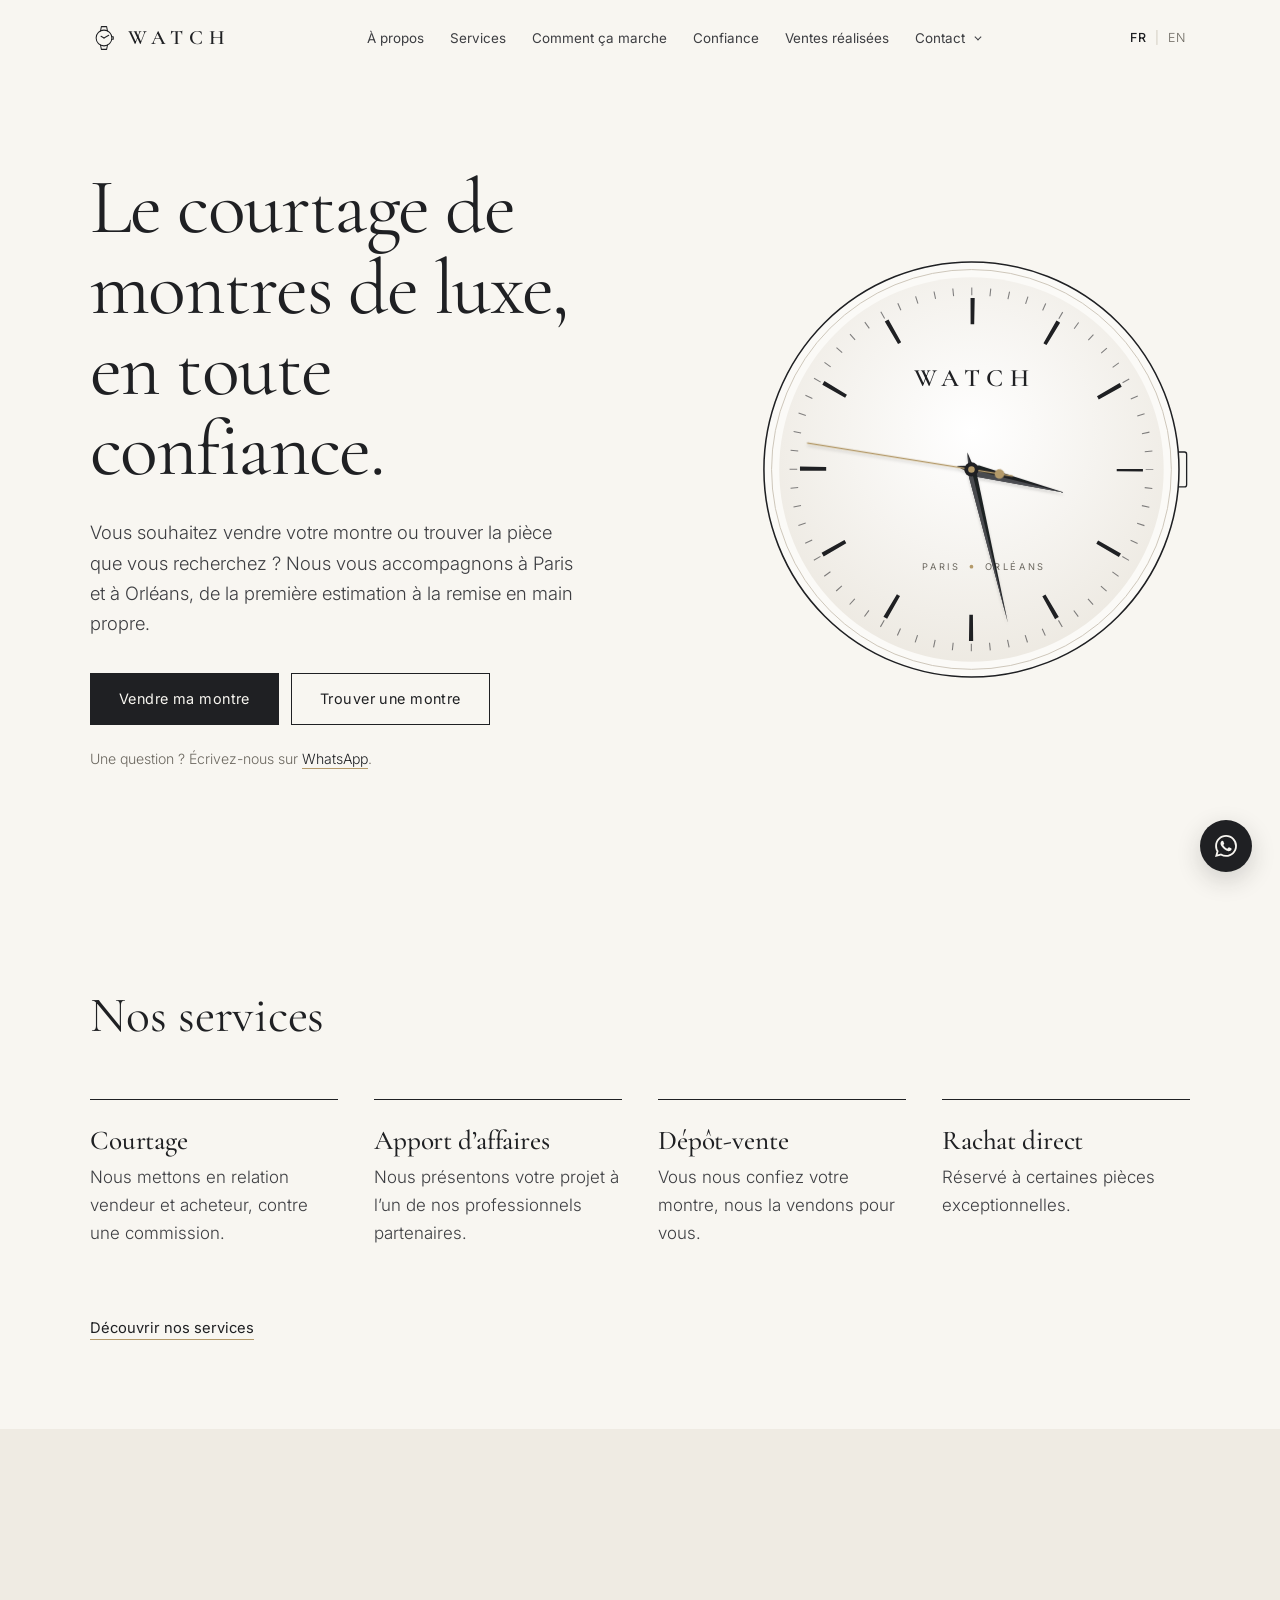
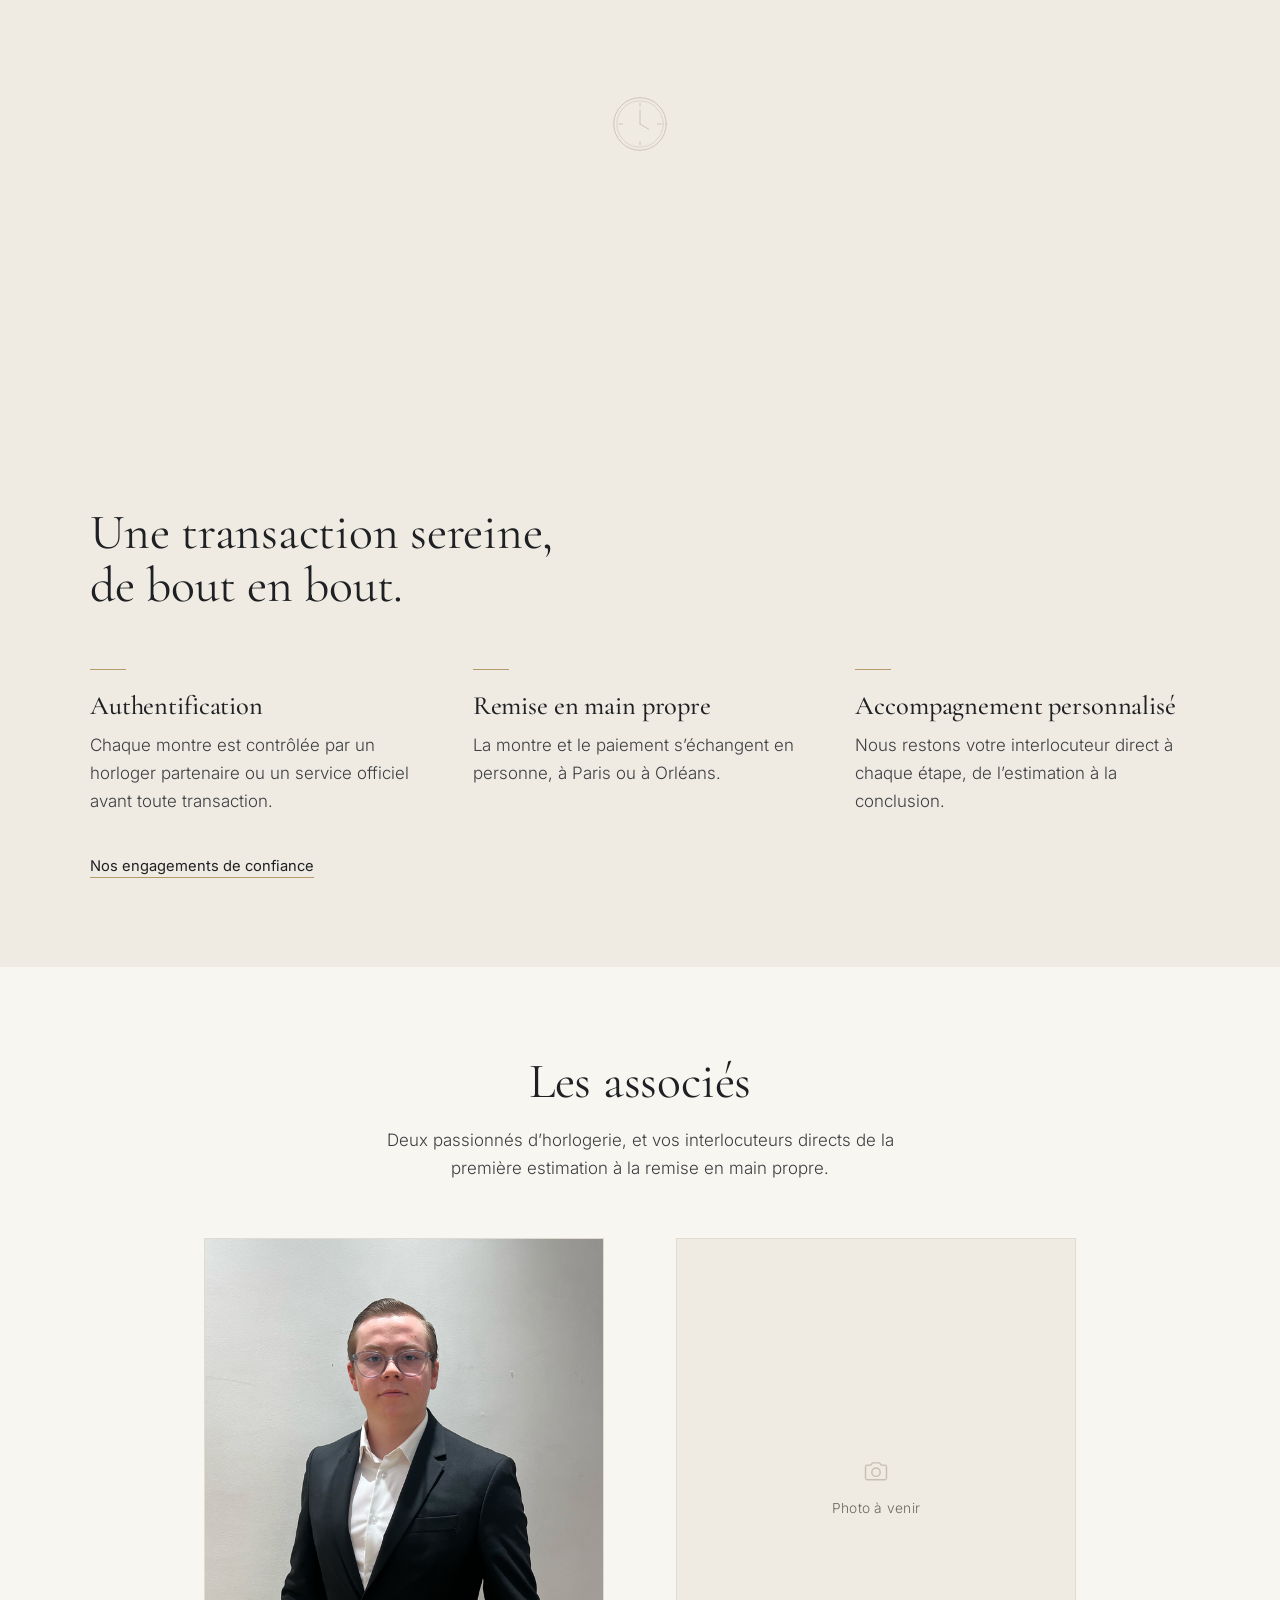
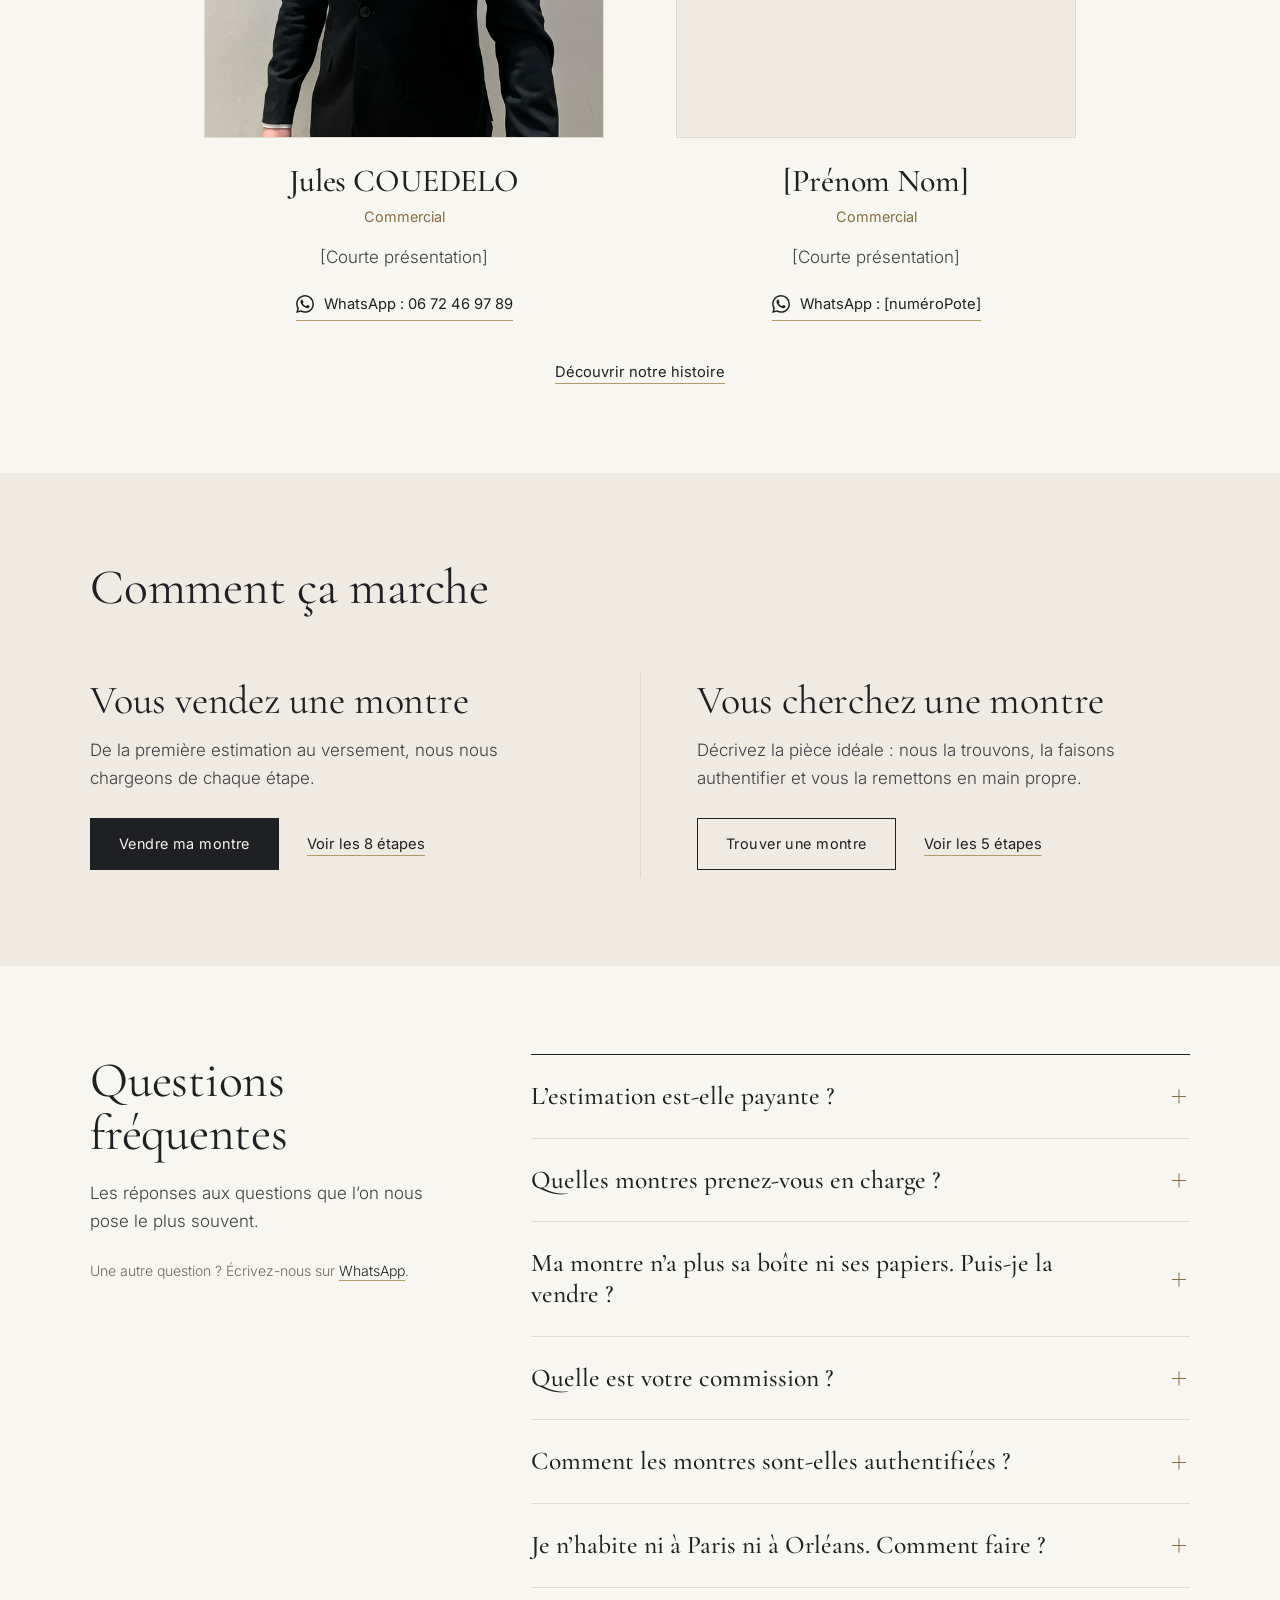
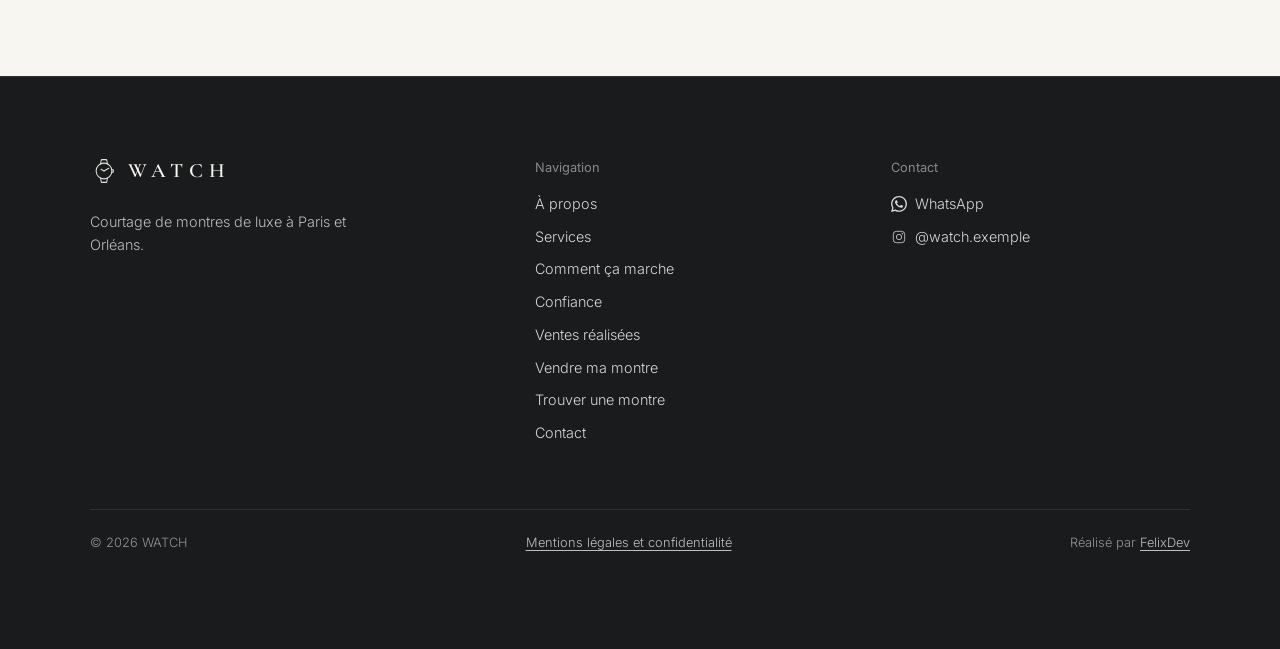
==== commit bf29c838: "change call to action, add photos" ====
--- a/index.html
+++ b/index.html
@@ -11,15 +11,19 @@
   SITE VITRINE — COURTAGE DE MONTRES DE LUXE (PARIS / ORLÉANS)
   =====================================================================
   Un fichier HTML par page. Ce qui est commun à toutes les pages est dans le dossier assets/ :
-  • assets/site.js   → nom de la marque, numéro WhatsApp, téléphones, e-mail, Instagram
+  • assets/site.js   → nom de la marque, numéro WhatsApp, téléphones, e-mail, Instagram, associés
                        (« 1. CONFIGURATION ») et textes anglais (« 2. TRADUCTIONS ANGLAISES »)
   Toutes les prises de contact passent par WhatsApp : les formulaires ouvrent
   WhatsApp avec la demande déjà rédigée.
   • assets/style.css → couleurs, polices, mise en page (« VARIABLES DE DESIGN »)
   • assets/logo.svg  → le logo : remplacez ce fichier (même nom) pour changer le logo partout
+  • assets/img/      → photos des associés et des montres : chaque emplacement indique en commentaire
+                       le nom de fichier attendu ; la photo s'affiche dès que le fichier est là.
   Les textes français sont écrits directement dans chaque page.
   Le menu et le pied de page sont répétés dans chaque fichier : si vous ajoutez une page,
   ajoutez son lien dans les 10 fichiers.
+  FAQ : en bas de cette page uniquement (anglais dans assets/site.js, clés « faq. »).
+  Associés : noms et numéros WhatsApp dans assets/site.js (accueil et À propos).
   =====================================================================
 -->
     <title>WATCH | Courtage de montres de luxe à Paris et Orléans</title>
@@ -590,6 +594,9 @@
         </div>
       </div>
 
+      <!-- PHOTO DE MONTRE : assets/img/montre-accueil.jpg (paysage, environ 2400 × 1100 px) -->
+      <figure class="photo photo-bleed"><img src="assets/img/montre-accueil.jpg" alt="" loading="lazy" decoding="async" /></figure>
+
       <!-- Points de confiance -->
       <div class="block block-tint">
         <div class="container">
@@ -632,8 +639,110 @@
         </div>
       </div>
 
+      <!-- Les associés (même présentation que sur la page À propos) -->
+      <div class="block partners-section">
+        <div class="container">
+          <div class="block-head reveal">
+            <h2 data-i18n="about.partners.title">Les associés</h2>
+            <p data-i18n="home.partners.lead">
+              Deux passionnés d’horlogerie, et vos interlocuteurs directs de la
+              première estimation à la remise en main propre.
+            </p>
+          </div>
+          <div class="partners">
+            <!-- ASSOCIÉ 1 : nom et WhatsApp dans assets/site.js (partner1Name, partner1Phone) ;
+                 rôle et présentation : mêmes textes que sur a-propos.html -->
+            <article class="partner reveal">
+              <div class="partner-photo photo">
+                <!-- PHOTO ASSOCIÉ 1 : assets/img/julesPdp.png (portrait ou carré), même fichier pour l'accueil
+                     et la page À propos. Tant qu'il manque, « Photo à venir » s'affiche. -->
+                <div class="photo-placeholder">
+                  <svg class="icon" aria-hidden="true">
+                    <use href="#icon-camera" />
+                  </svg>
+                  <span data-i18n="partner.photo">Photo à venir</span>
+                </div>
+                <img
+                  src="assets/img/julesPdp.png"
+                  alt="Jules COUEDELO"
+                  loading="lazy"
+                />
+              </div>
+              <h3 data-config="partner1Name">Jules COUEDELO</h3>
+              <p class="partner-role" data-i18n="partner1.role">Commercial</p>
+              <p class="partner-bio" data-i18n="partner1.bio">
+                [Courte présentation]
+              </p>
+              <a
+                class="partner-phone"
+                data-wa="partner1Phone"
+                href="https://wa.me/33600000001"
+                target="_blank"
+                rel="noopener"
+              >
+                <svg class="icon" aria-hidden="true">
+                  <use href="#icon-whatsapp" />
+                </svg>
+                <span
+                  ><span data-i18n="partner.direct">WhatsApp&nbsp;:</span>
+                  <span data-config="partner1Phone">06 72 46 97 89</span></span
+                >
+              </a>
+            </article>
+
+            <!-- ASSOCIÉ 2 : nom et WhatsApp dans assets/site.js (partner2Name, partner2Phone) ;
+                 rôle et présentation : mêmes textes que sur a-propos.html -->
+            <article class="partner reveal">
+              <div class="partner-photo photo">
+                <!-- PHOTO ASSOCIÉ 2 : assets/img/associe2Pdp.png (portrait ou carré), même fichier pour l'accueil
+                     et la page À propos. Tant qu'il manque, « Photo à venir » s'affiche. -->
+                <div class="photo-placeholder">
+                  <svg class="icon" aria-hidden="true">
+                    <use href="#icon-camera" />
+                  </svg>
+                  <span data-i18n="partner.photo">Photo à venir</span>
+                </div>
+                <img
+                  src="assets/img/associe2Pdp.png"
+                  alt=""
+                  loading="lazy"
+                />
+              </div>
+              <h3 data-config="partner2Name">[Prénom Nom]</h3>
+              <p class="partner-role" data-i18n="partner2.role">Commercial</p>
+              <p class="partner-bio" data-i18n="partner2.bio">
+                [Courte présentation]
+              </p>
+              <a
+                class="partner-phone"
+                data-wa="partner2Phone"
+                href="https://wa.me/33600000002"
+                target="_blank"
+                rel="noopener"
+              >
+                <svg class="icon" aria-hidden="true">
+                  <use href="#icon-whatsapp" />
+                </svg>
+                <span
+                  ><span data-i18n="partner.direct">WhatsApp&nbsp;:</span>
+                  <span data-config="partner2Phone">06 00 00 00 02</span></span
+                >
+              </a>
+            </article>
+          </div>
+          <div class="block-foot">
+            <a
+              class="text-link"
+              href="a-propos.html"
+              data-i18n="home.partners.link"
+              >Découvrir notre histoire</a
+            >
+          </div>
+        </div>
+      </div>
+
       <!-- Deux parcours -->
-      <div class="block">
+      <div class="block block-tint">
         <div class="container">
           <div class="block-head reveal">
             <h2 data-i18n="home.paths.title">Comment ça marche</h2>
@@ -681,6 +790,104 @@
                 >
               </div>
             </div>
+          </div>
+        </div>
+      </div>
+
+      <!-- Questions fréquentes : volontairement courtes, pour inviter à écrire sur WhatsApp -->
+      <div class="block">
+        <div class="container faq-layout">
+          <div class="faq-intro reveal">
+            <h2 data-i18n="faq.title">Questions fréquentes</h2>
+            <p data-i18n="home.faq.lead">
+              Les réponses aux questions que l’on nous pose le plus souvent.
+            </p>
+            <p class="faq-more" data-i18n="faq.more">
+              Une autre question&nbsp;? Écrivez-nous sur
+              <a
+                data-wa
+                href="https://wa.me/33600000000"
+                target="_blank"
+                rel="noopener"
+                >WhatsApp</a
+              >.
+            </p>
+          </div>
+          <div class="faq-list reveal">
+            <details class="faq-item">
+              <summary data-i18n="faq.sell.free.q">
+                L’estimation est-elle payante&nbsp;?
+              </summary>
+              <div class="faq-a">
+                <p data-i18n="faq.sell.free.a">
+                  Non. La première estimation est gratuite et sans engagement.
+                  Envoyez-nous quelques photos de votre montre, sa référence et
+                  son année&nbsp;: nous revenons vers vous avec une première
+                  estimation et la formule la plus adaptée.
+                </p>
+              </div>
+            </details>
+            <details class="faq-item">
+              <summary data-i18n="faq.sell.brands.q">
+                Quelles montres prenez-vous en charge&nbsp;?
+              </summary>
+              <div class="faq-a">
+                <p data-i18n="faq.sell.brands.a">
+                  Toutes les montres de luxe, quelle que soit la maison. Les
+                  sacs et les bijoux ne font pas partie de nos services pour le
+                  moment.
+                </p>
+              </div>
+            </details>
+            <details class="faq-item">
+              <summary data-i18n="faq.sell.papers.q">
+                Ma montre n’a plus sa boîte ni ses papiers. Puis-je la
+                vendre&nbsp;?
+              </summary>
+              <div class="faq-a">
+                <p data-i18n="faq.sell.papers.a">
+                  Oui. La boîte et les papiers facilitent la vente et comptent
+                  dans l’estimation, mais ils ne sont pas indispensables. Dans
+                  tous les cas, la montre est authentifiée avant la vente.
+                </p>
+              </div>
+            </details>
+            <details class="faq-item">
+              <summary data-i18n="faq.fees.commission.q">
+                Quelle est votre commission&nbsp;?
+              </summary>
+              <div class="faq-a">
+                <p data-i18n="faq.fees.commission.a">
+                  Elle est établie sur devis, selon la montre et la formule
+                  choisie. Vous la connaissez avant tout engagement&nbsp;: elle
+                  est inscrite dans le mandat que nous signons ensemble.
+                </p>
+              </div>
+            </details>
+            <details class="faq-item">
+              <summary data-i18n="faq.trust.auth.q">
+                Comment les montres sont-elles authentifiées&nbsp;?
+              </summary>
+              <div class="faq-a">
+                <p data-i18n="faq.trust.auth.a">
+                  Chaque montre est contrôlée par un horloger partenaire ou par
+                  le service officiel de la marque, avant toute transaction et
+                  sans exception.
+                </p>
+              </div>
+            </details>
+            <details class="faq-item">
+              <summary data-i18n="faq.info.where.q">
+                Je n’habite ni à Paris ni à Orléans. Comment faire&nbsp;?
+              </summary>
+              <div class="faq-a">
+                <p data-i18n="faq.info.where.a">
+                  Les rendez-vous et les remises ont lieu à Paris ou à Orléans.
+                  Écrivez-nous&nbsp;: nous fixons ensemble un rendez-vous dans
+                  l’une de ces deux villes, selon vos disponibilités.
+                </p>
+              </div>
+            </details>
           </div>
         </div>
       </div>
@@ -781,6 +988,12 @@
           <a href="mentions-legales.html" data-i18n="footer.legal"
             >Mentions légales et confidentialité</a
           >
+          <span data-i18n="footer.credit"
+            >Réalisé par
+            <a href="https://felix-pm.fr" target="_blank" rel="noopener"
+              >FelixDev</a
+            ></span
+          >
         </div>
       </div>
     </footer>
--- a/assets/style.css
+++ b/assets/style.css
@@ -283,6 +283,21 @@
 .js .reveal { opacity: 0; transform: translateY(14px); transition: opacity 1s var(--ease), transform 1s var(--ease); }
 .js .reveal.is-visible { opacity: 1; transform: none; }
 
+/* ---------- Photos ----------
+   Les fichiers sont dans assets/img/ (le nom attendu est indiqué en commentaire à chaque emplacement).
+   Tant qu'un fichier manque, un fond neutre avec un cadran s'affiche ; la photo apparaît en fondu dès qu'elle est là. */
+.photo { position: relative; margin: 0; overflow: hidden; background: var(--paper-2); }
+.photo::before {
+  content: ""; position: absolute; left: 50%; top: 50%; width: 56px; height: 56px; transform: translate(-50%, -50%);
+  background: url("data:image/svg+xml,%3Csvg xmlns='http://www.w3.org/2000/svg' viewBox='0 0 64 64' fill='none' stroke='%23C7BFB1' stroke-width='1' stroke-linecap='round'%3E%3Ccircle cx='32' cy='32' r='30'/%3E%3Ccircle cx='32' cy='32' r='26.5' stroke-width='.6'/%3E%3Cpath d='M32 8V12M56 32H52M32 56V52M8 32H12M32 32V16M32 32L42 38'/%3E%3C/svg%3E") center / contain no-repeat;
+}
+.photo img { position: absolute; inset: 0; width: 100%; height: 100%; object-fit: cover; opacity: 0; transition: opacity .8s var(--ease); }
+.photo.is-loaded img, .no-js .photo img { opacity: 1; }
+.photo-bleed { height: clamp(280px, 46vw, 620px); }                       /* accueil : toute la largeur */
+.photo-wide { aspect-ratio: 3 / 2; margin-top: 36px; }                    /* sous le titre des pages */
+@media (min-width: 768px) { .photo-wide { aspect-ratio: 16 / 7; margin-top: 52px; } }
+.photo-aside { aspect-ratio: 16 / 10; }                                   /* vendre / trouver */
+
 /* =====================================================================
    ACCUEIL
    ===================================================================== */
@@ -356,13 +371,25 @@
 .story h2 { font-size: clamp(2rem, 5vw, 3.1rem); font-weight: 400; max-width: 14ch; }
 .story-text p { color: var(--ink-soft); max-width: 60ch; }
 .story-text p:last-child { margin-bottom: 0; }
-@media (min-width: 900px) { .story { grid-template-columns: minmax(0, 5fr) minmax(0, 7fr); gap: 64px; } }
+/* Ordinateur : titre sur toute la largeur, puis photo à gauche et texte à droite, centré sur la hauteur de la photo */
+@media (min-width: 900px) {
+  .story { grid-template-columns: minmax(0, 5fr) minmax(0, 7fr); gap: 40px 64px; align-items: center; }
+  .story h2 { grid-column: 1 / -1; }
+}
+.photo-story { aspect-ratio: 3 / 2; }
+@media (min-width: 900px) { .photo-story { aspect-ratio: 4 / 5; max-width: 380px; } }
 
 .partners { display: grid; gap: 56px; }
 @media (min-width: 720px) { .partners { grid-template-columns: 1fr 1fr; gap: 40px; } }
-@media (min-width: 1024px) { .partners { gap: 72px; } }
-.partner-photo { aspect-ratio: 4 / 5; background: var(--paper-2); border: 1px solid var(--line); margin-bottom: 26px; overflow: hidden; }
-.partner-photo img { width: 100%; height: 100%; object-fit: cover; }
+@media (min-width: 1024px) { .partners { grid-template-columns: repeat(2, minmax(0, 400px)); justify-content: center; gap: 72px; } }  /* photos limitées à 400 px de large sur ordinateur */
+/* Section associés (accueil et À propos) : titre, cartes et textes centrés */
+.partner { text-align: center; }
+.partner-bio { margin-left: auto; margin-right: auto; }
+.partners-section .block-head { justify-items: center; text-align: center; }
+.partners-section .block-foot { text-align: center; }
+@media (min-width: 900px) { .partners-section .block-head { grid-template-columns: minmax(0, 1fr); gap: 18px; } }
+.partner-photo { aspect-ratio: 4 / 5; border: 1px solid var(--line); margin-bottom: 26px; }
+.partner-photo.photo::before { content: none; }   /* l'emplacement associé a son propre texte « Photo à venir » */
 .photo-placeholder {
   height: 100%; display: flex; flex-direction: column; align-items: center; justify-content: center; gap: 12px;
   color: var(--muted); font-size: .86rem; letter-spacing: .02em;
@@ -567,6 +594,37 @@
 .contact-form h2 { font-size: clamp(1.9rem, 4vw, 2.4rem); font-weight: 400; margin-bottom: 26px; }
 
 /* =====================================================================
+   FAQ — bas de l'accueil
+   Questions dépliables (<details>) : fonctionnent sans JavaScript.
+   ===================================================================== */
+.faq-layout { display: grid; gap: 32px; }
+@media (min-width: 900px) { .faq-layout { grid-template-columns: minmax(0, 4fr) minmax(0, 7fr); gap: 64px; align-items: start; } }
+.faq-intro h2 { font-size: clamp(2rem, 5vw, 3.1rem); font-weight: 400; max-width: 14ch; }
+.faq-intro p { color: var(--ink-soft); max-width: 40ch; margin: 18px 0 0; }
+.faq-intro .faq-more { margin-top: 24px; font-size: .88rem; color: var(--muted); }
+.faq-more a { color: var(--ink); text-underline-offset: 4px; text-decoration-color: var(--gold); }
+
+.faq-list { border-top: 1px solid var(--ink); }
+.faq-item { border-bottom: 1px solid var(--line); }
+.faq-item summary {
+  position: relative; display: block; padding: 22px 44px 22px 0; cursor: pointer; list-style: none;
+  font-family: var(--serif); font-size: clamp(1.3rem, 3vw, 1.6rem); font-weight: 500; line-height: 1.2; color: var(--ink);
+}
+.faq-item summary::-webkit-details-marker { display: none; }
+.faq-item summary::before, .faq-item summary::after {   /* signe + qui devient − à l'ouverture */
+  content: ""; position: absolute; right: 4px; top: 50%; width: 14px; height: 1px;
+  background: var(--gold-ink); transition: transform .35s var(--ease), background-color .3s var(--ease);
+}
+.faq-item summary::after { transform: rotate(90deg); }
+.faq-item[open] summary::after { transform: rotate(0deg); }
+.faq-item summary:hover::before, .faq-item summary:hover::after { background: var(--ink); }
+.faq-a { padding: 0 44px 26px 0; }
+.faq-a p { margin: 0; color: var(--ink-soft); max-width: 62ch; }
+.faq-item[open] .faq-a { animation: faq-in .45s var(--ease); }
+@keyframes faq-in { from { opacity: 0; transform: translateY(-4px); } }
+@media (min-width: 768px) { .faq-item summary { padding: 26px 56px 26px 0; } .faq-a { padding: 0 56px 30px 0; } }
+
+/* =====================================================================
    MENTIONS LÉGALES
    ===================================================================== */
 .legal { max-width: 760px; }
@@ -586,12 +644,13 @@
 /* =====================================================================
    BANDEAU FINAL + PIED DE PAGE
    ===================================================================== */
-.cta-band { background: var(--night); color: var(--paper); padding: 72px 0; }
-.cta-band h2 { color: var(--paper); font-size: clamp(2.1rem, 6vw, 3.6rem); font-weight: 400; max-width: 16ch; }
-.cta-band p { color: rgba(248, 246, 241, .72); margin: 20px 0 34px; max-width: 46ch; }
+/* Bandeau final : centré sur la page */
+.cta-band { background: var(--night); color: var(--paper); padding: 52px 0; text-align: center; }
+.cta-band h2 { color: var(--paper); font-size: clamp(2.1rem, 6vw, 3.6rem); font-weight: 400; max-width: 36ch; margin: 0 auto; }
+.cta-band p { color: rgba(248, 246, 241, .72); margin: 20px auto 34px; max-width: 64ch; }
 .cta-band-actions { display: grid; gap: 12px; }
-@media (min-width: 560px) { .cta-band-actions { grid-auto-flow: column; justify-content: start; } }
-@media (min-width: 768px) { .cta-band { padding: 112px 0; } }
+@media (min-width: 560px) { .cta-band-actions { grid-auto-flow: column; justify-content: center; } }
+@media (min-width: 768px) { .cta-band { padding: 80px 0; } }
 
 .site-footer { background: var(--night); color: rgba(248, 246, 241, .74); font-size: .9rem; border-top: 1px solid rgba(248, 246, 241, .1); }
 .footer-main { display: grid; gap: 40px; padding: 56px 0 44px; }
@@ -603,7 +662,9 @@
 .footer-links a { text-decoration: none; color: rgba(248, 246, 241, .86); transition: color .3s var(--ease); }
 .footer-links a:hover { color: var(--gold); }
 .footer-links a .icon { display: inline-block; vertical-align: -3px; margin-right: 8px; width: 16px; height: 16px; }
-.footer-bottom { display: flex; flex-wrap: wrap; justify-content: space-between; gap: 12px 24px; padding: 22px 0 calc(26px + env(safe-area-inset-bottom)); border-top: 1px solid rgba(248, 246, 241, .1); font-size: .8rem; color: rgba(248, 246, 241, .55); }
+/* marge basse : la dernière ligne reste au-dessus du bouton WhatsApp flottant */
+.footer-bottom { display: flex; flex-wrap: wrap; justify-content: space-between; gap: 12px 24px; padding: 22px 0 calc(84px + env(safe-area-inset-bottom)); border-top: 1px solid rgba(248, 246, 241, .1); font-size: .8rem; color: rgba(248, 246, 241, .55); }
+@media (min-width: 768px) { .footer-bottom { padding-bottom: calc(96px + env(safe-area-inset-bottom)); } }
 .footer-bottom a { color: rgba(248, 246, 241, .75); text-underline-offset: 3px; }
 .footer-bottom a:hover { color: var(--gold); }
 
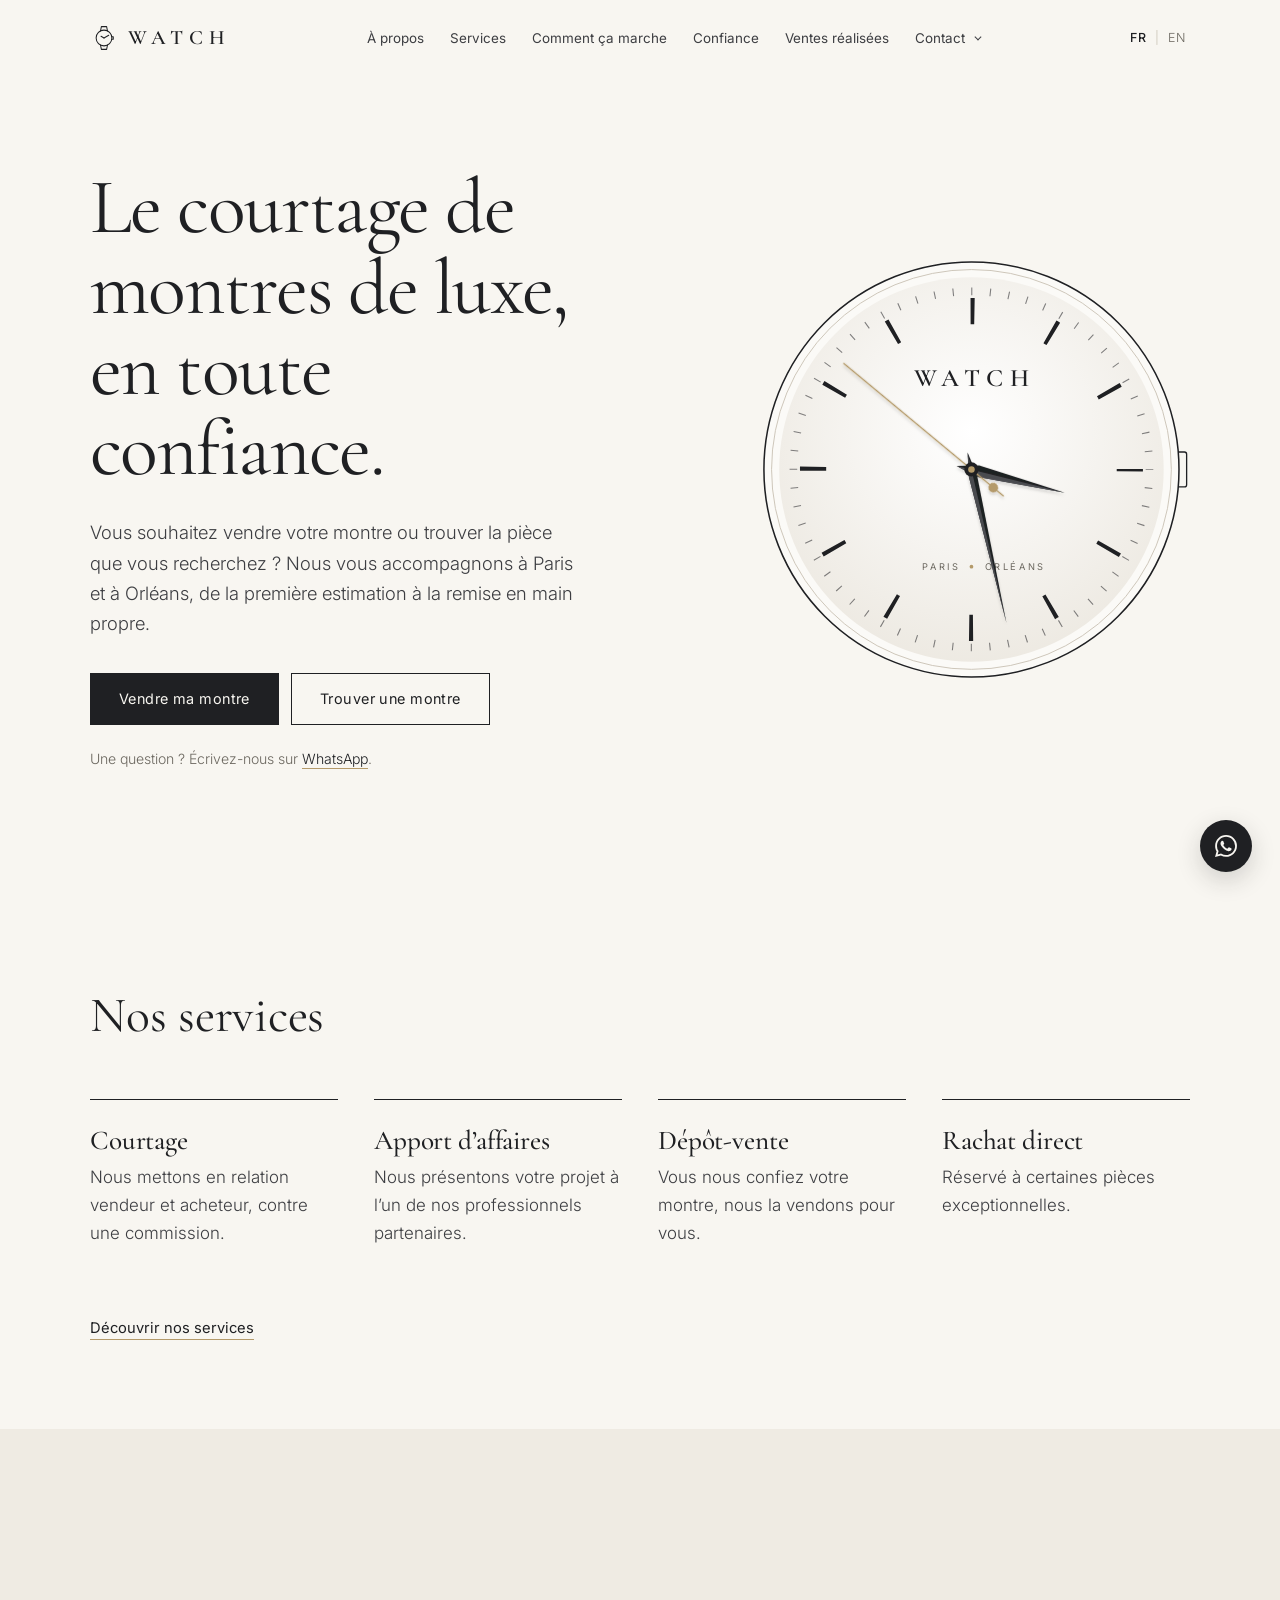
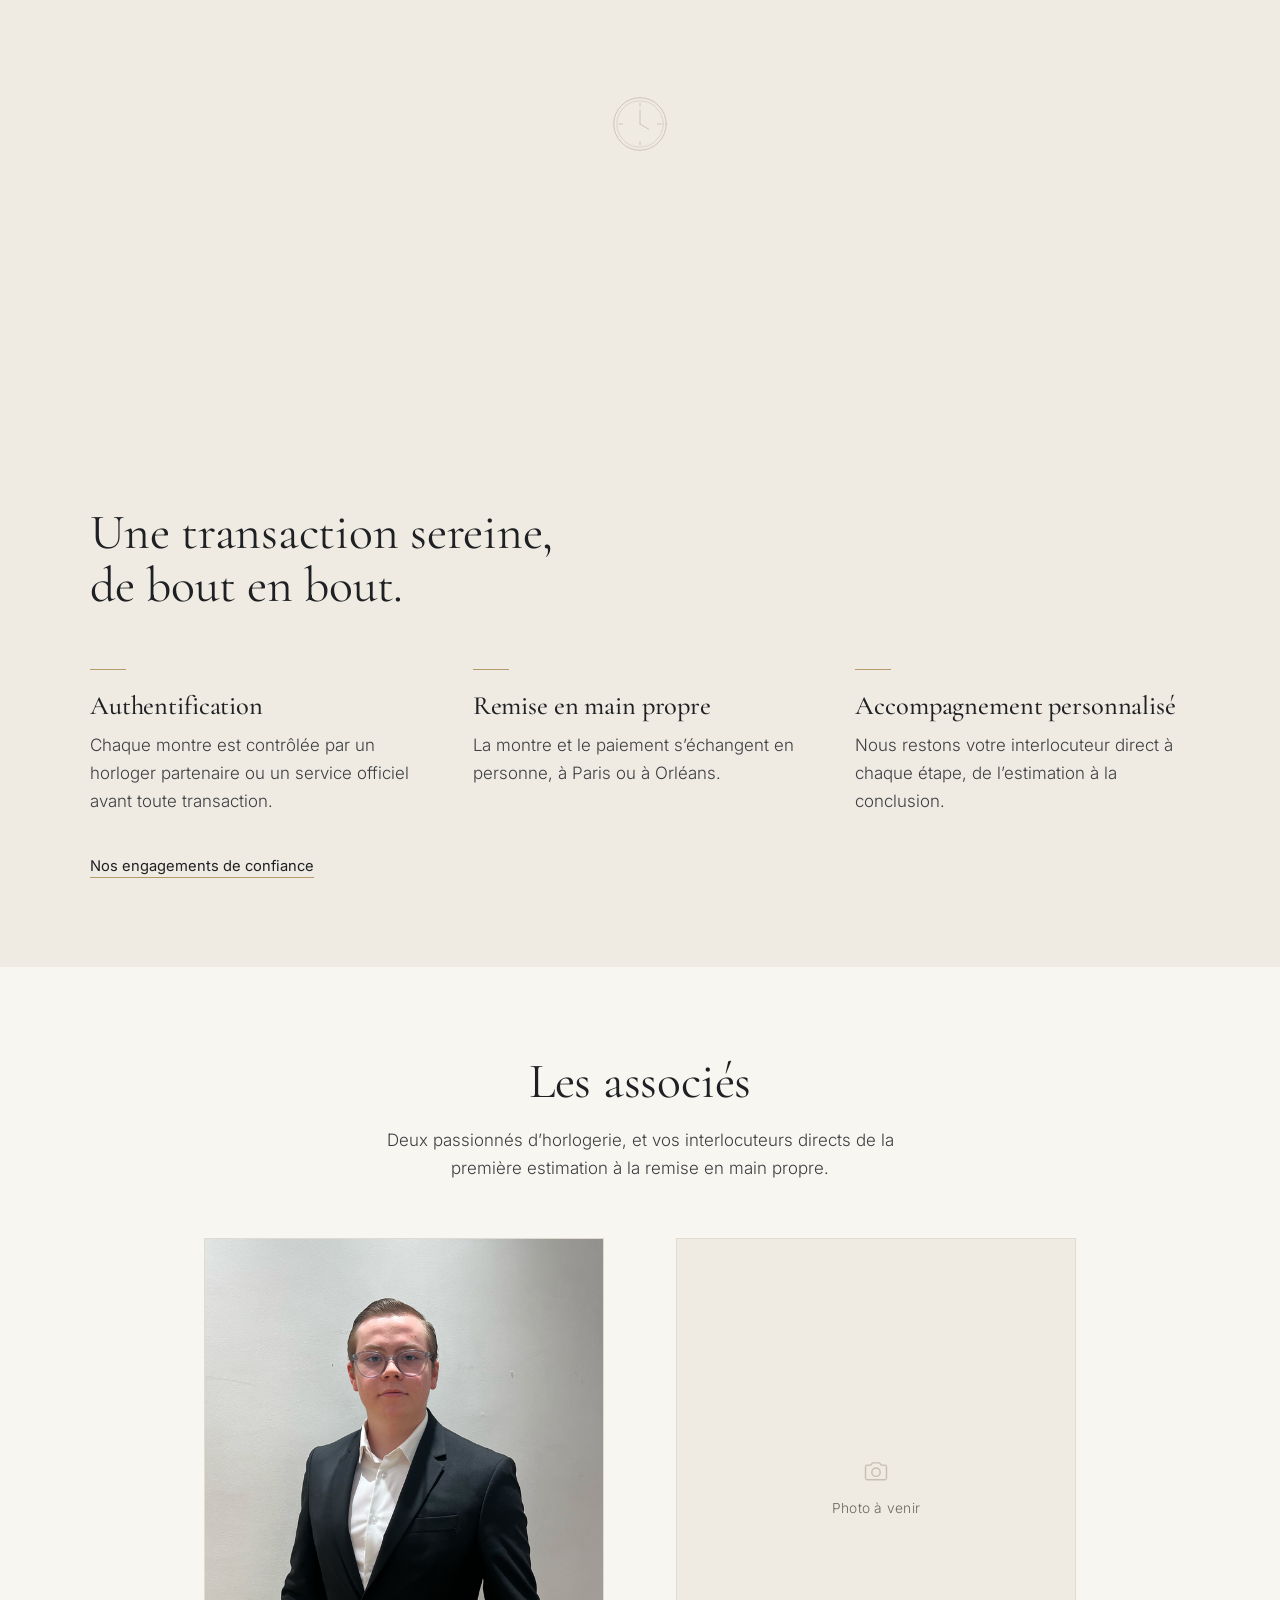
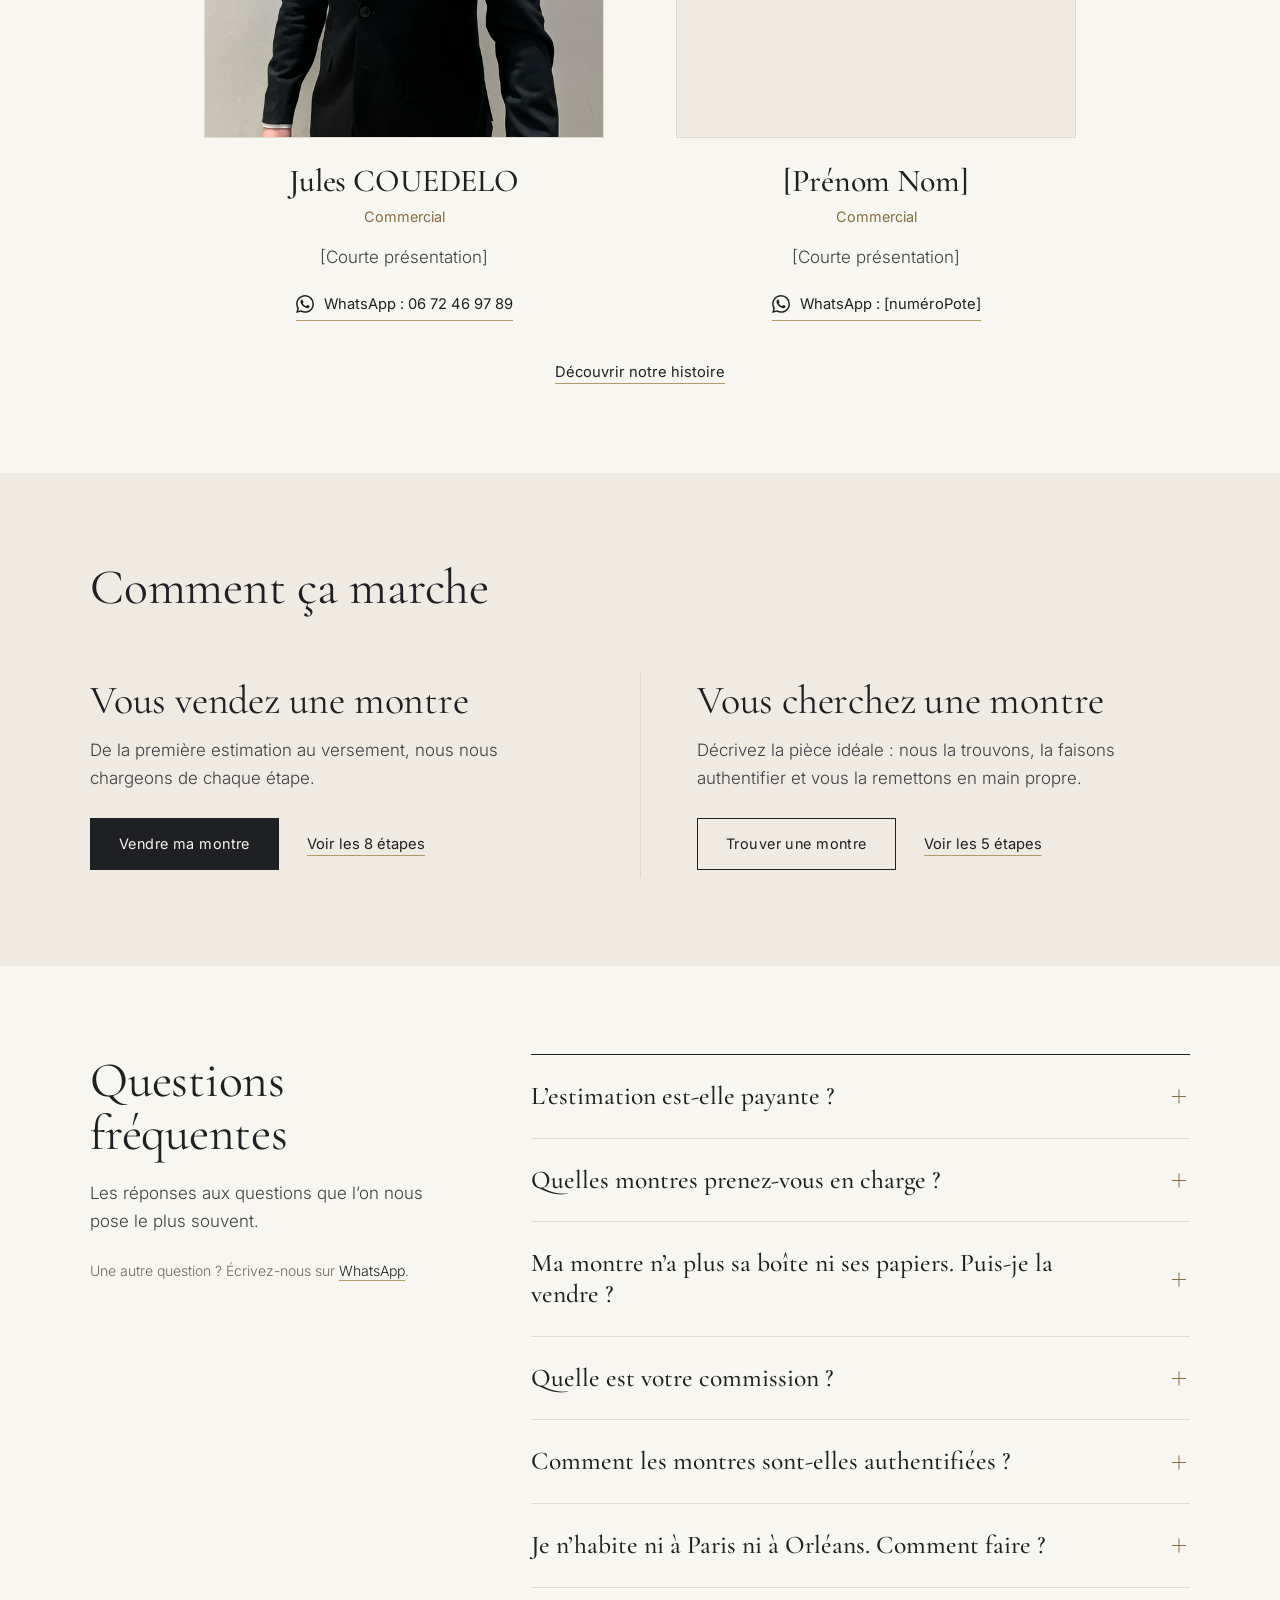
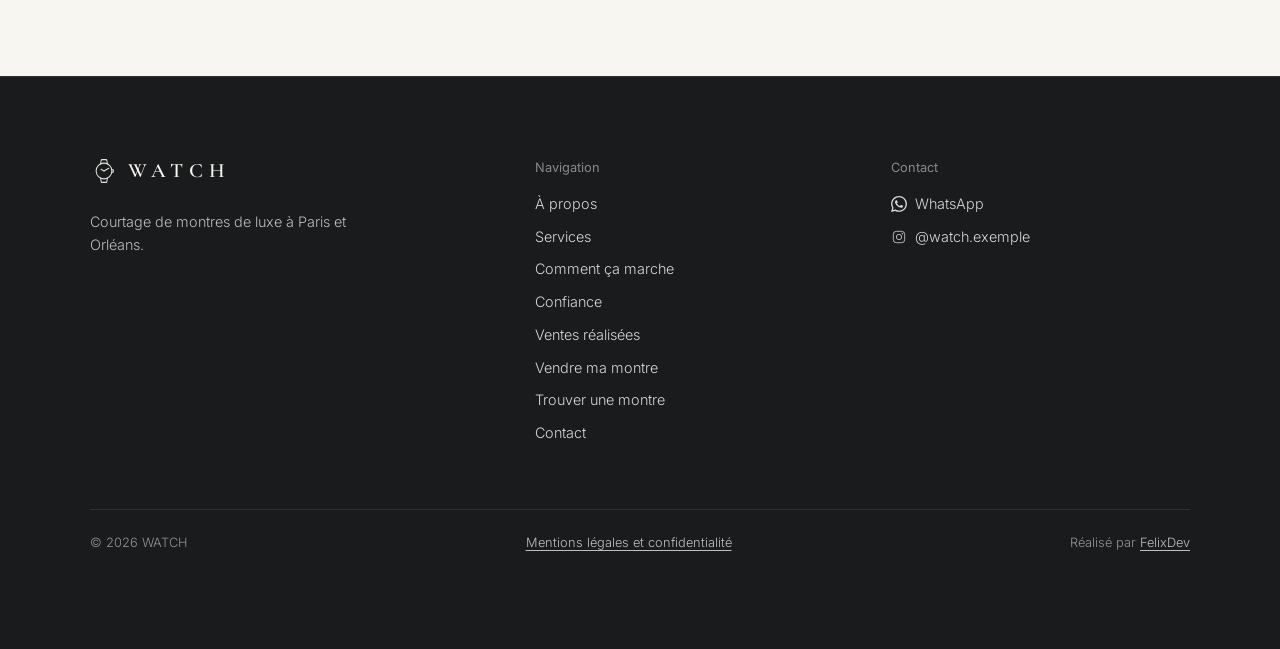
==== commit 237faa99: "Accueil mobile : « Comment ça marche » en un parcours à la fois Sur mobile, les onglets « Je vends /" ====
--- a/index.html
+++ b/index.html
@@ -742,52 +742,81 @@
       </div>
 
       <!-- Deux parcours -->
-      <div class="block block-tint">
+      <div class="block block-tint paths-section">
         <div class="container">
           <div class="block-head reveal">
             <h2 data-i18n="home.paths.title">Comment ça marche</h2>
           </div>
-          <div class="paths reveal">
-            <div class="path">
-              <h3 data-i18n="home.paths.sell.t">Vous vendez une montre</h3>
-              <p data-i18n="home.paths.sell.d">
-                De la première estimation au versement, nous nous chargeons de
-                chaque étape.
-              </p>
-              <div class="path-actions">
-                <a
-                  class="btn btn-primary"
-                  href="vendre.html"
-                  data-i18n="cta.sell"
-                  >Vendre ma montre</a
-                >
-                <a
-                  class="text-link"
-                  href="comment-ca-marche.html#vendre"
-                  data-i18n="home.paths.sell.link"
-                  >Voir les 8 étapes</a
-                >
+          <!-- Mobile : un parcours à la fois ; les deux boutons (ou un glissement du doigt)
+               font défiler vendre ⇄ trouver. Sur ordinateur, les deux parcours sont côte à côte. -->
+          <div
+            class="paths-switch"
+            role="group"
+            aria-label="Parcours"
+            data-i18n-attr="aria-label:a11y.paths"
+          >
+            <button
+              type="button"
+              data-show="sell"
+              aria-controls="path-sell"
+              aria-pressed="true"
+              data-i18n="home.paths.tab.sell"
+            >
+              Je vends
+            </button>
+            <button
+              type="button"
+              data-show="find"
+              aria-controls="path-find"
+              aria-pressed="false"
+              data-i18n="home.paths.tab.find"
+            >
+              Je cherche
+            </button>
+          </div>
+          <div class="paths reveal" data-active="sell">
+            <div class="paths-track">
+              <div class="path" id="path-sell">
+                <h3 data-i18n="home.paths.sell.t">Vous vendez une montre</h3>
+                <p data-i18n="home.paths.sell.d">
+                  De la première estimation au versement, nous nous chargeons de
+                  chaque étape.
+                </p>
+                <div class="path-actions">
+                  <a
+                    class="btn btn-primary"
+                    href="vendre.html"
+                    data-i18n="cta.sell"
+                    >Vendre ma montre</a
+                  >
+                  <a
+                    class="text-link"
+                    href="comment-ca-marche.html#vendre"
+                    data-i18n="home.paths.sell.link"
+                    >Voir les 8 étapes</a
+                  >
+                </div>
               </div>
-            </div>
-            <div class="path">
-              <h3 data-i18n="home.paths.find.t">Vous cherchez une montre</h3>
-              <p data-i18n="home.paths.find.d">
-                Décrivez la pièce idéale&nbsp;: nous la trouvons, la faisons
-                authentifier et vous la remettons en main propre.
-              </p>
-              <div class="path-actions">
-                <a
-                  class="btn btn-ghost"
-                  href="trouver.html"
-                  data-i18n="cta.find"
-                  >Trouver une montre</a
-                >
-                <a
-                  class="text-link"
-                  href="comment-ca-marche.html#trouver"
-                  data-i18n="home.paths.find.link"
-                  >Voir les 5 étapes</a
-                >
+              <div class="path" id="path-find">
+                <h3 data-i18n="home.paths.find.t">Vous cherchez une montre</h3>
+                <p data-i18n="home.paths.find.d">
+                  Décrivez la pièce idéale&nbsp;: nous la trouvons, la faisons
+                  authentifier et vous la remettons en main propre.
+                </p>
+                <div class="path-actions">
+                  <a
+                    class="btn btn-ghost"
+                    href="trouver.html"
+                    data-i18n="cta.find"
+                    >Trouver une montre</a
+                  >
+                  <a
+                    class="text-link"
+                    href="comment-ca-marche.html#trouver"
+                    data-i18n="home.paths.find.link"
+                    >Voir les 5 étapes</a
+                  >
+                </div>
               </div>
             </div>
           </div>
--- a/assets/style.css
+++ b/assets/style.css
@@ -351,15 +351,41 @@
 .trust-point p { color: var(--ink-soft); margin: 0; max-width: 38ch; }
 @media (min-width: 860px) { .trust-points { grid-template-columns: repeat(3, 1fr); gap: 48px; } }
 
-/* Deux parcours (accueil) */
-.paths { display: grid; gap: 0; }
+/* Deux parcours (accueil) : côte à côte sur ordinateur ; sur mobile, un parcours à la fois,
+   que les deux boutons (ou un glissement du doigt) font défiler. Sans JavaScript : l'un sous l'autre. */
+.paths-track { display: grid; gap: 0; }
 .path { padding: 36px 0; border-top: 1px solid var(--line); }
 .path:first-child { border-top: 0; padding-top: 0; }
 .path h3 { font-size: clamp(1.9rem, 4vw, 2.5rem); font-weight: 400; margin-bottom: 14px; }
 .path p { color: var(--ink-soft); max-width: 42ch; }
 .path-actions { display: flex; flex-wrap: wrap; align-items: center; gap: 20px 28px; margin-top: 26px; }
+/* Bascule « Je vends / Je cherche » : de simples onglets soulignés, pour ne pas ressembler aux boutons d'action */
+.paths-switch { display: flex; justify-content: center; gap: 32px; margin-bottom: 26px; border-bottom: 1px solid var(--line-strong); }
+.paths-switch button {
+  position: relative; padding: 6px 0 12px; background: none; border: 0; cursor: pointer;
+  font-family: var(--serif); font-size: 1.6rem; font-weight: 500; line-height: 1.1; color: var(--muted);
+  transition: color .3s var(--ease);
+}
+.paths-switch button::after {
+  content: ""; position: absolute; left: 0; right: 0; bottom: -1px; height: 2px; background: var(--gold);
+  transform: scaleX(0); transform-origin: left; transition: transform .4s var(--ease);
+}
+.paths-switch button[aria-pressed="true"] { color: var(--ink); }
+.paths-switch button[aria-pressed="true"]::after { transform: scaleX(1); }
+.no-js .paths-switch { display: none; }
+@media (max-width: 859px) {
+  .paths-section .block-head { justify-items: center; text-align: center; }
+  .js .path h3 {   /* le titre du parcours est déjà donné par l'onglet : masqué à l'écran, gardé pour les lecteurs d'écran */
+    position: absolute; width: 1px; height: 1px; margin: -1px; overflow: hidden; clip: rect(0 0 0 0); white-space: nowrap;
+  }
+  .js .paths { overflow: hidden; }
+  .js .paths-track { display: flex; transition: transform .5s var(--ease); touch-action: pan-y; }
+  .js .path { flex: 0 0 100%; min-width: 0; padding: 0; border-top: 0; }
+  .js .paths[data-active="find"] .paths-track { transform: translateX(-100%); }
+}
 @media (min-width: 860px) {
-  .paths { grid-template-columns: 1fr 1fr; }
+  .paths-switch { display: none; }
+  .paths-track { grid-template-columns: 1fr 1fr; }
   .path, .path:first-child { padding: 8px 0 8px 56px; border-top: 0; border-left: 1px solid var(--line); }
   .path:first-child { padding-left: 0; padding-right: 56px; border-left: 0; }
 }
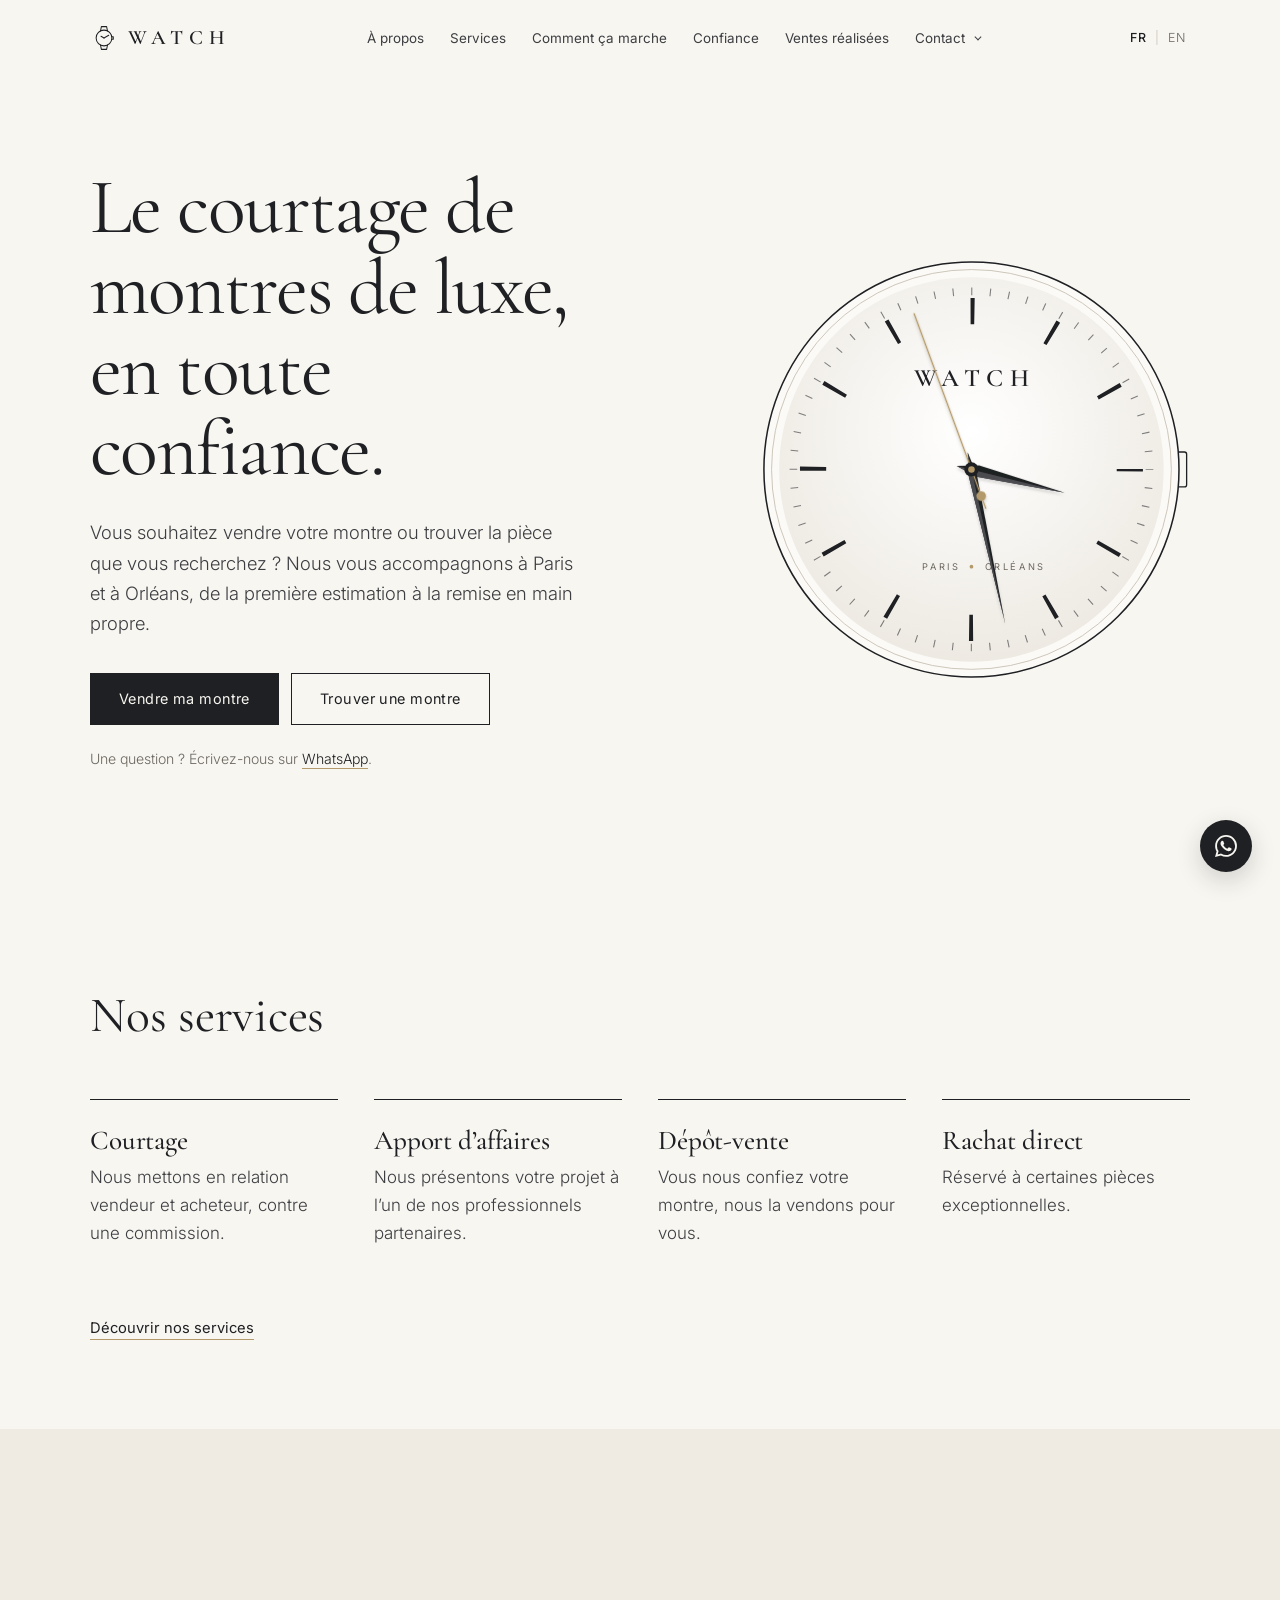
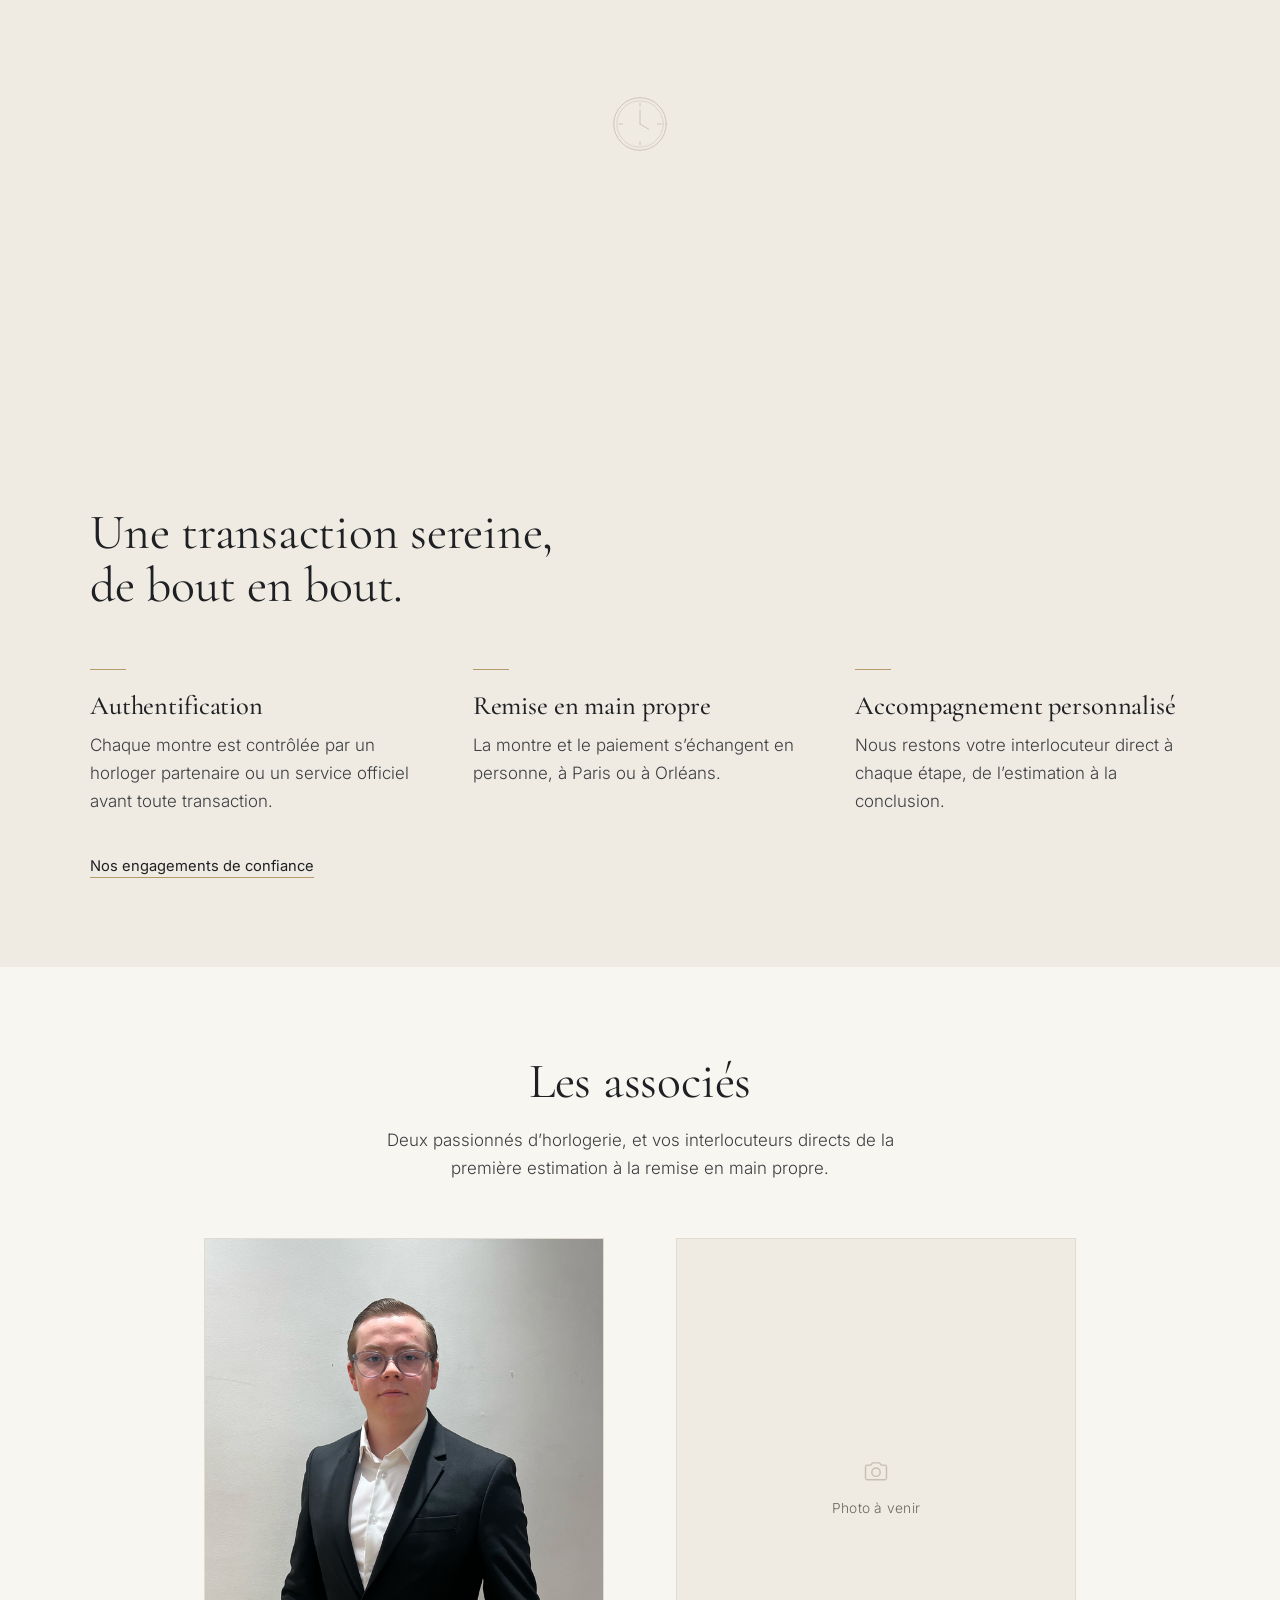
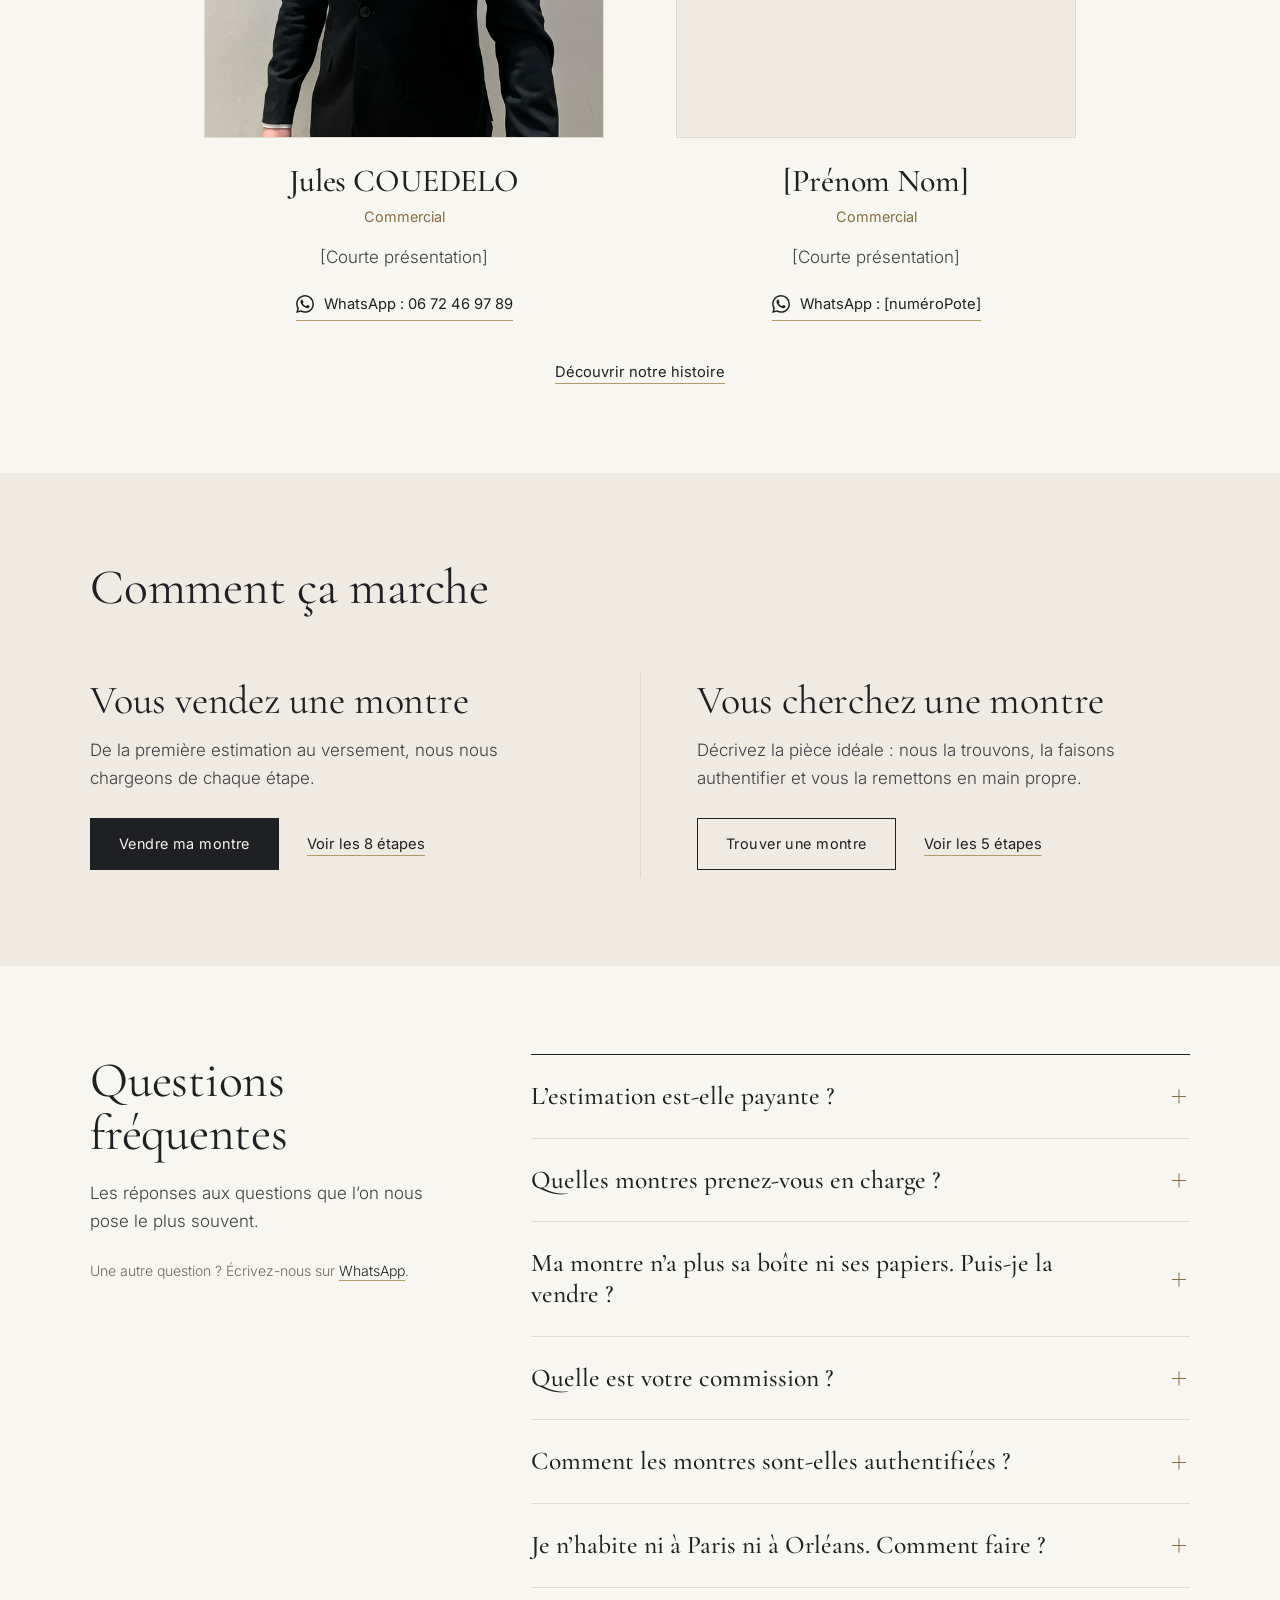
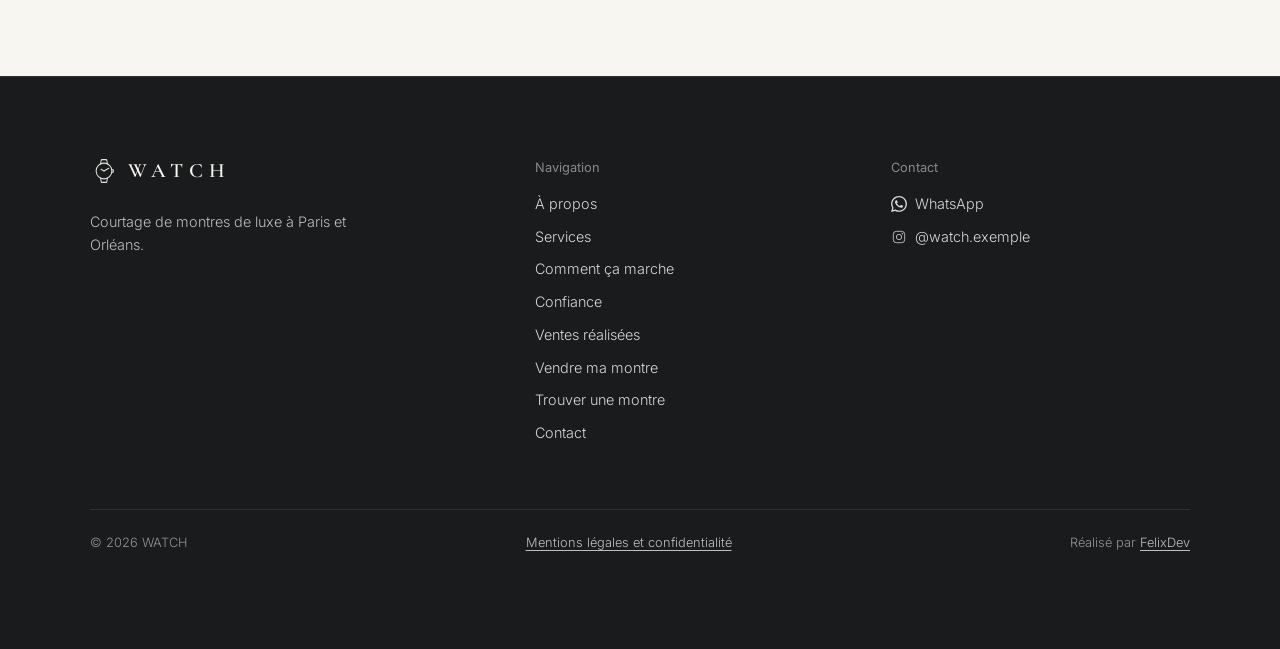
==== commit a188530c: "Force le rechargement du CSS et du JS après une mise à jour Les liens vers style.css et site.js port" ====
--- a/index.html
+++ b/index.html
@@ -24,6 +24,8 @@
   ajoutez son lien dans les 10 fichiers.
   FAQ : en bas de cette page uniquement (anglais dans assets/site.js, clés « faq. »).
   Associés : noms et numéros WhatsApp dans assets/site.js (accueil et À propos).
+  Cache : après une modification de style.css ou site.js, augmentez le numéro « ?v= » de leurs
+  liens dans les 10 pages, sinon les navigateurs peuvent garder l'ancienne version quelques minutes.
   =====================================================================
 -->
     <title>WATCH | Courtage de montres de luxe à Paris et Orléans</title>
@@ -39,12 +41,12 @@
       href="https://fonts.googleapis.com/css2?family=Cormorant+Garamond:ital,wght@0,400;0,500;0,600;1,400;1,500&family=Inter:wght@300;400;500&display=swap"
       rel="stylesheet"
     />
-    <link rel="stylesheet" href="assets/style.css" />
+    <link rel="stylesheet" href="assets/style.css?v=2" />
     <script>
       document.documentElement.className =
         document.documentElement.className.replace("no-js", "js");
     </script>
-    <script src="assets/site.js" defer></script>
+    <script src="assets/site.js?v=2" defer></script>
   </head>
 
   <body data-page="accueil">
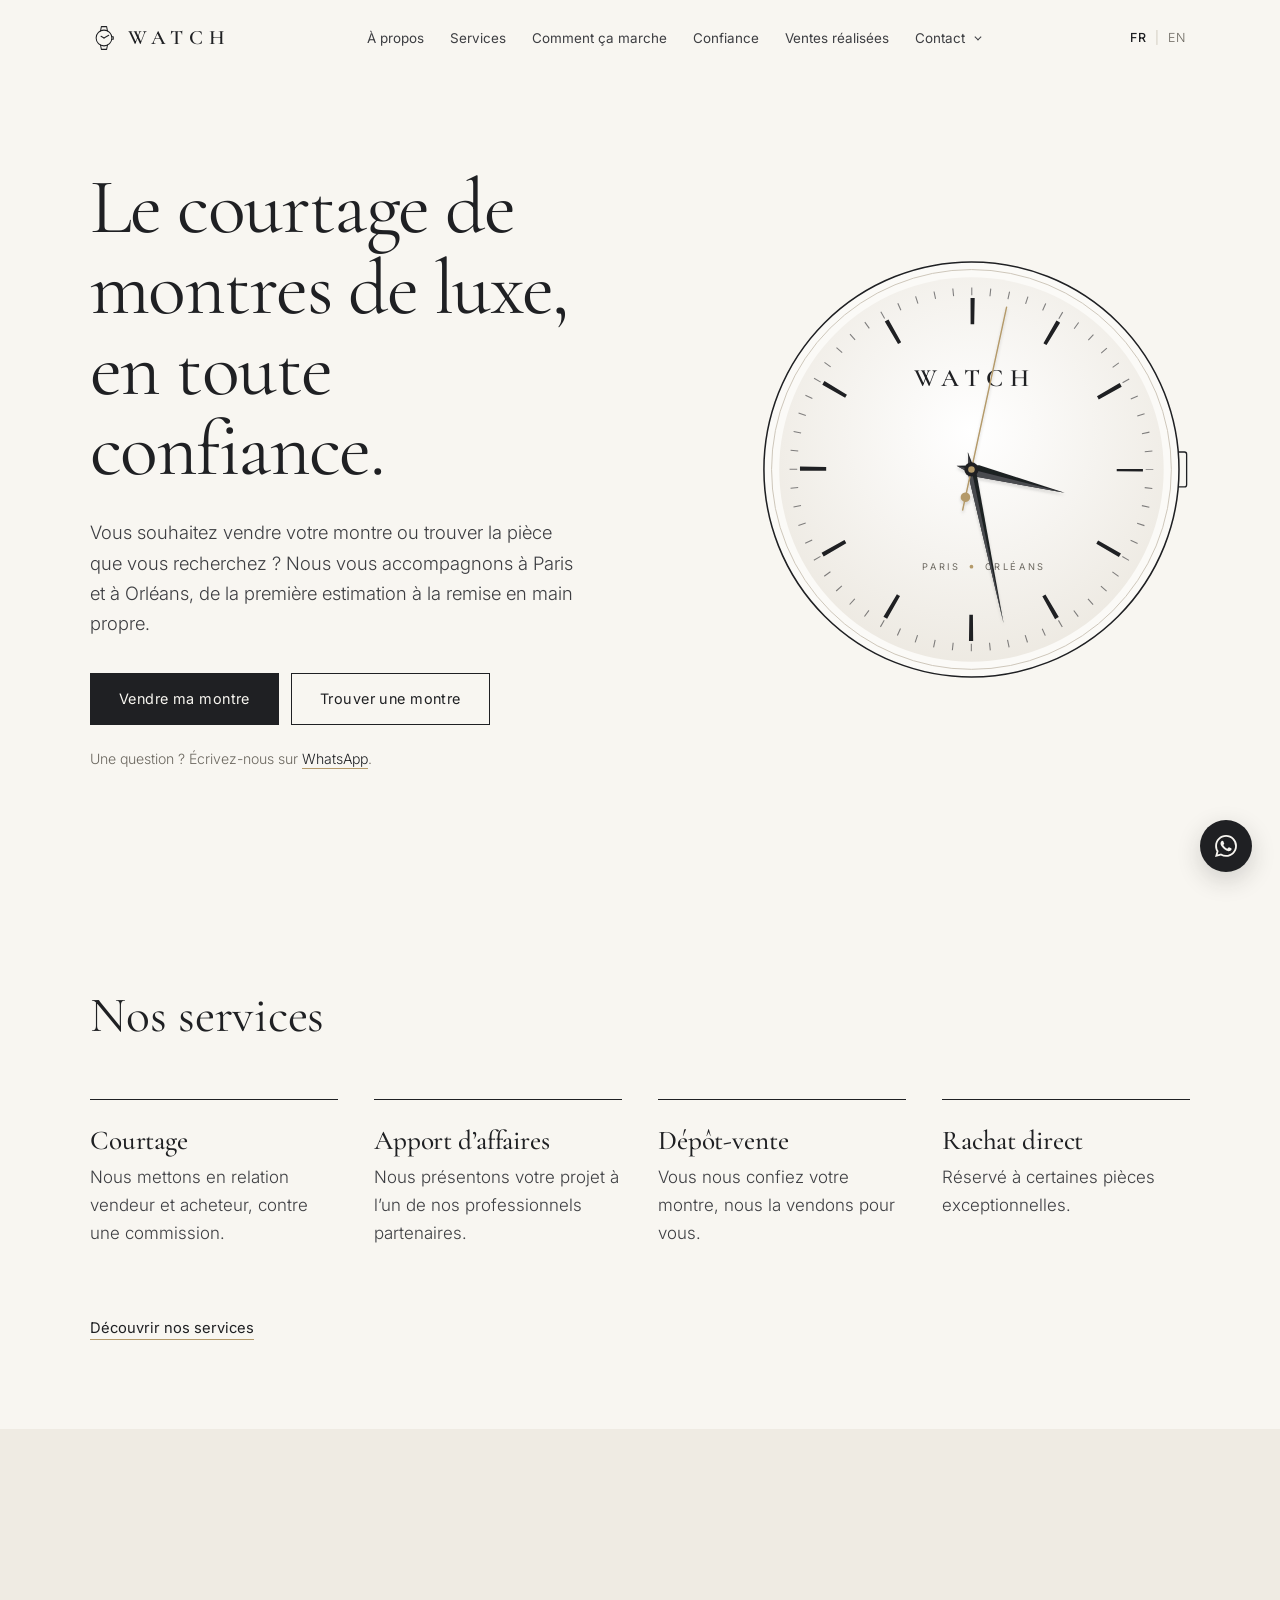
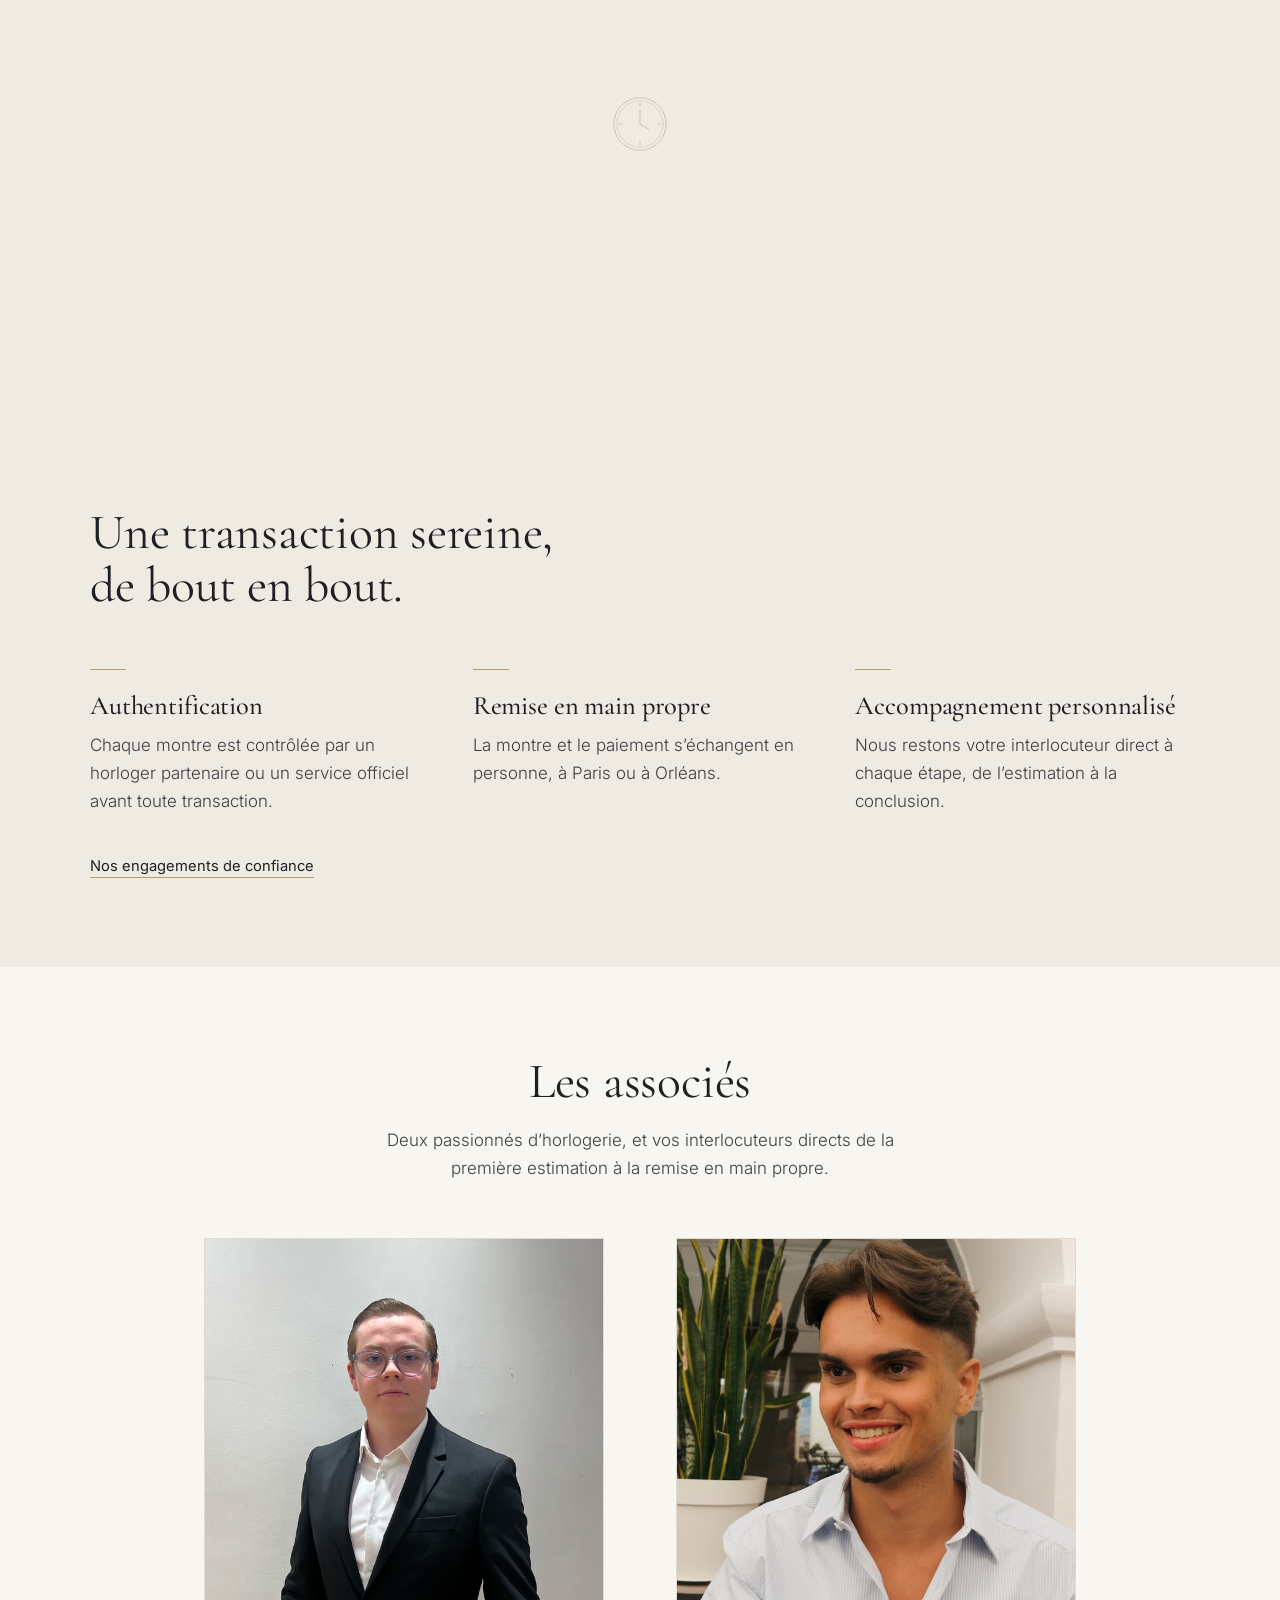
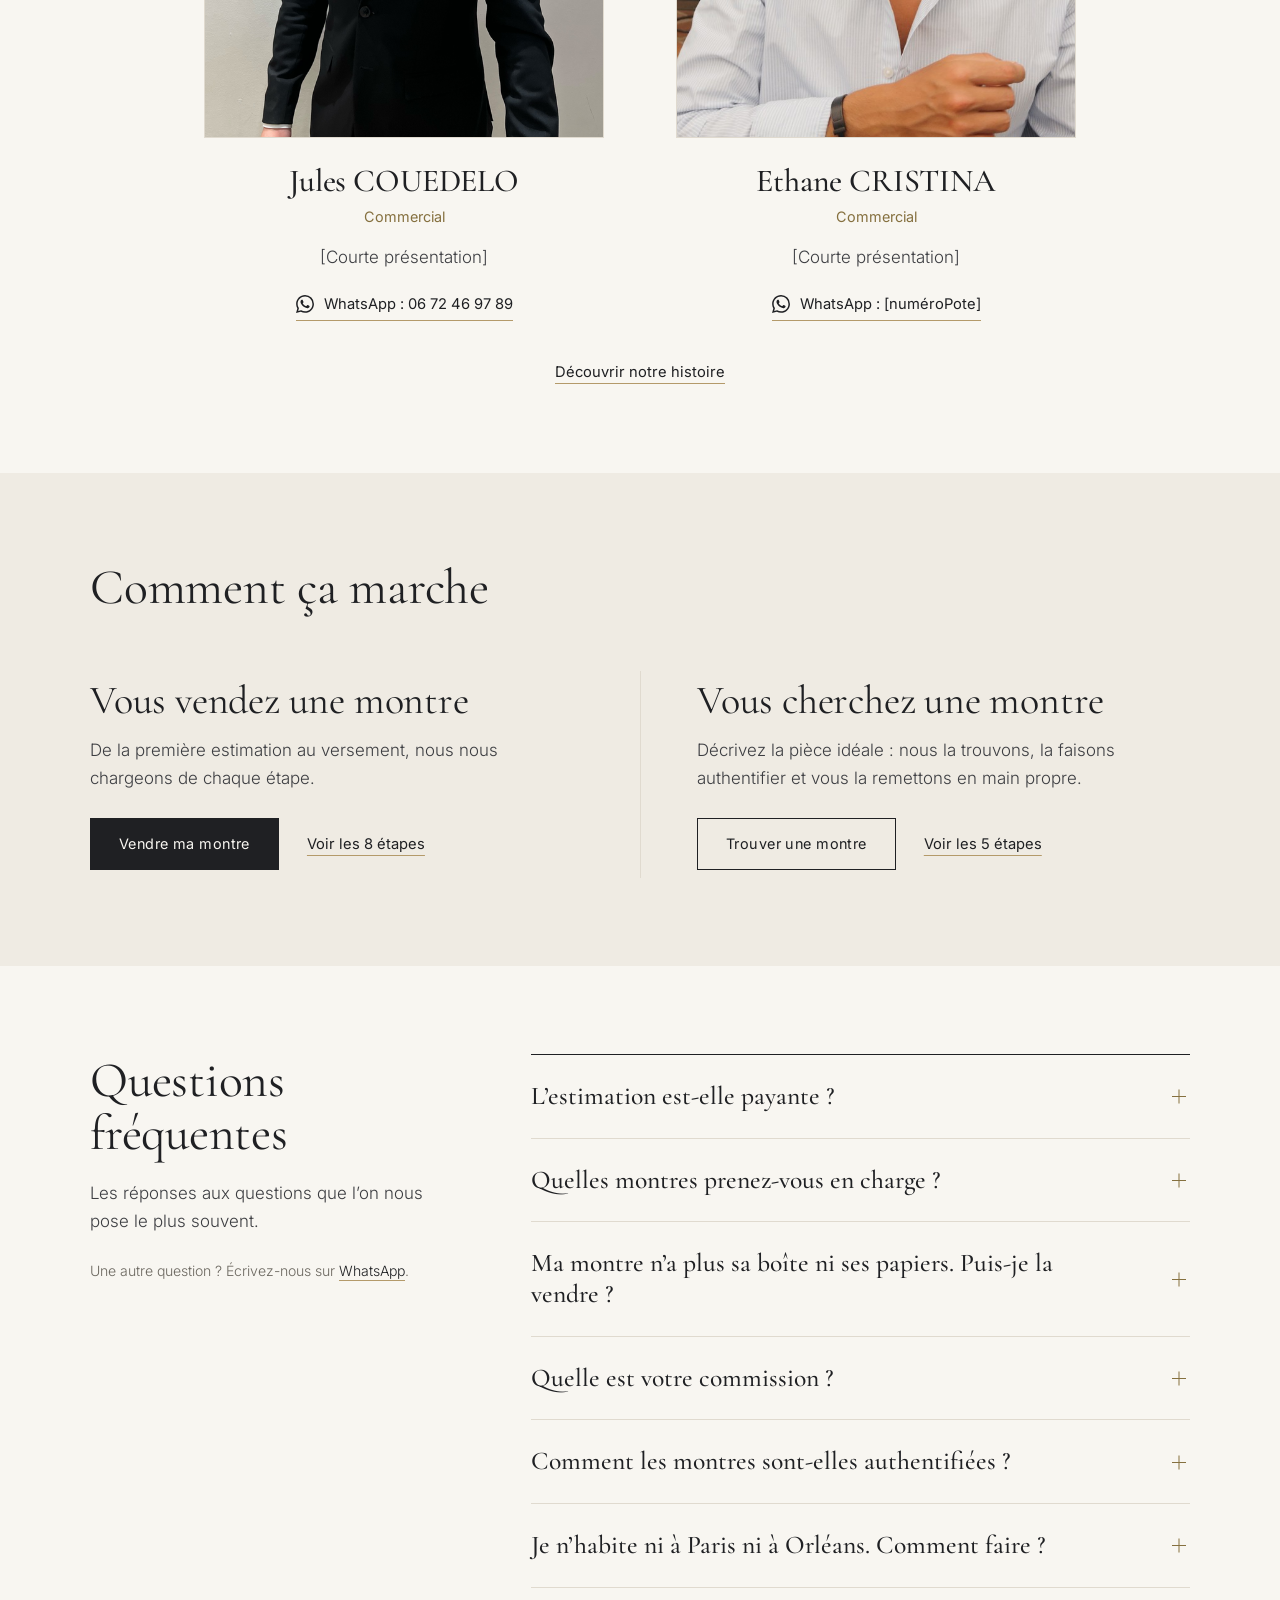
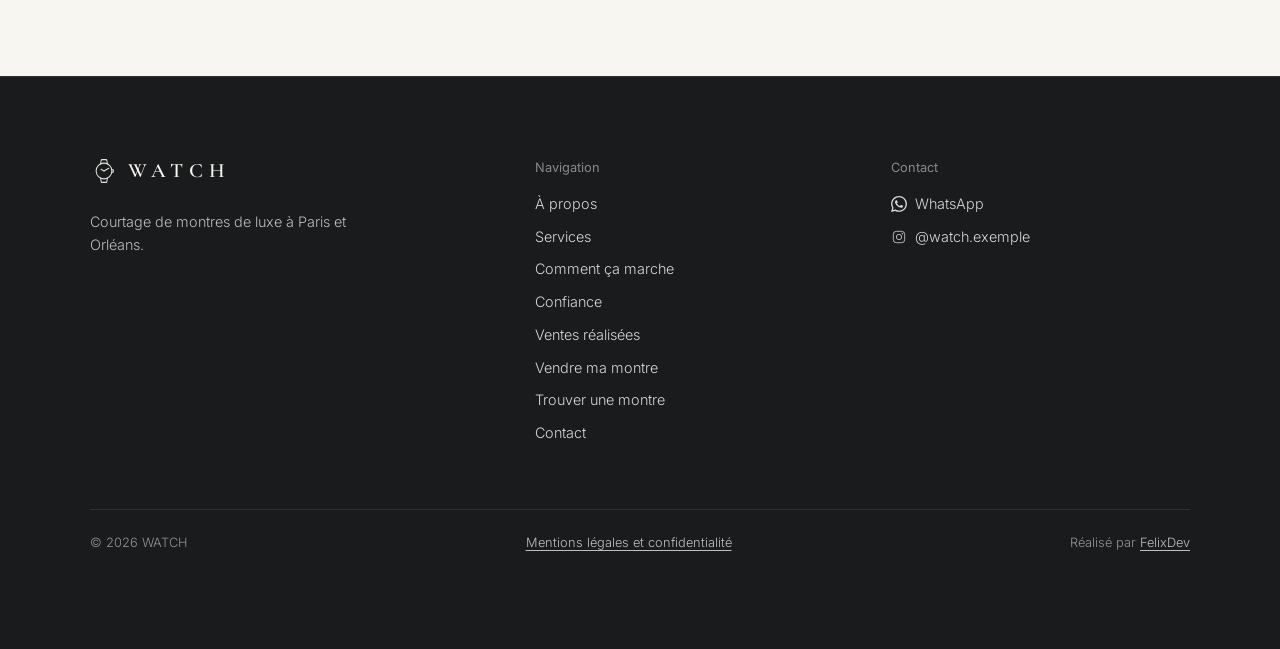
==== commit b3cea6ad: "Ajoute Ethane CRISTINA comme second associé et des photos de montres Photo et nom du second associé " ====
--- a/index.html
+++ b/index.html
@@ -41,12 +41,12 @@
       href="https://fonts.googleapis.com/css2?family=Cormorant+Garamond:ital,wght@0,400;0,500;0,600;1,400;1,500&family=Inter:wght@300;400;500&display=swap"
       rel="stylesheet"
     />
-    <link rel="stylesheet" href="assets/style.css?v=2" />
+    <link rel="stylesheet" href="assets/style.css?v=3" />
     <script>
       document.documentElement.className =
         document.documentElement.className.replace("no-js", "js");
     </script>
-    <script src="assets/site.js?v=2" defer></script>
+    <script src="assets/site.js?v=3" defer></script>
   </head>
 
   <body data-page="accueil">
@@ -597,7 +597,14 @@
       </div>
 
       <!-- PHOTO DE MONTRE : assets/img/montre-accueil.jpg (paysage, environ 2400 × 1100 px) -->
-      <figure class="photo photo-bleed"><img src="assets/img/montre-accueil.jpg" alt="" loading="lazy" decoding="async" /></figure>
+      <figure class="photo photo-bleed">
+        <img
+          src="assets/img/montre-accueil.jpg"
+          alt=""
+          loading="lazy"
+          decoding="async"
+        />
+      </figure>
 
       <!-- Points de confiance -->
       <div class="block block-tint">
@@ -704,13 +711,9 @@
                   </svg>
                   <span data-i18n="partner.photo">Photo à venir</span>
                 </div>
-                <img
-                  src="assets/img/associe2Pdp.png"
-                  alt=""
-                  loading="lazy"
-                />
+                <img src="assets/img/ethanPdp.jpg" alt="" loading="lazy" />
               </div>
-              <h3 data-config="partner2Name">[Prénom Nom]</h3>
+              <h3 data-config="partner2Name">Ethane CRISTINA</h3>
               <p class="partner-role" data-i18n="partner2.role">Commercial</p>
               <p class="partner-bio" data-i18n="partner2.bio">
                 [Courte présentation]
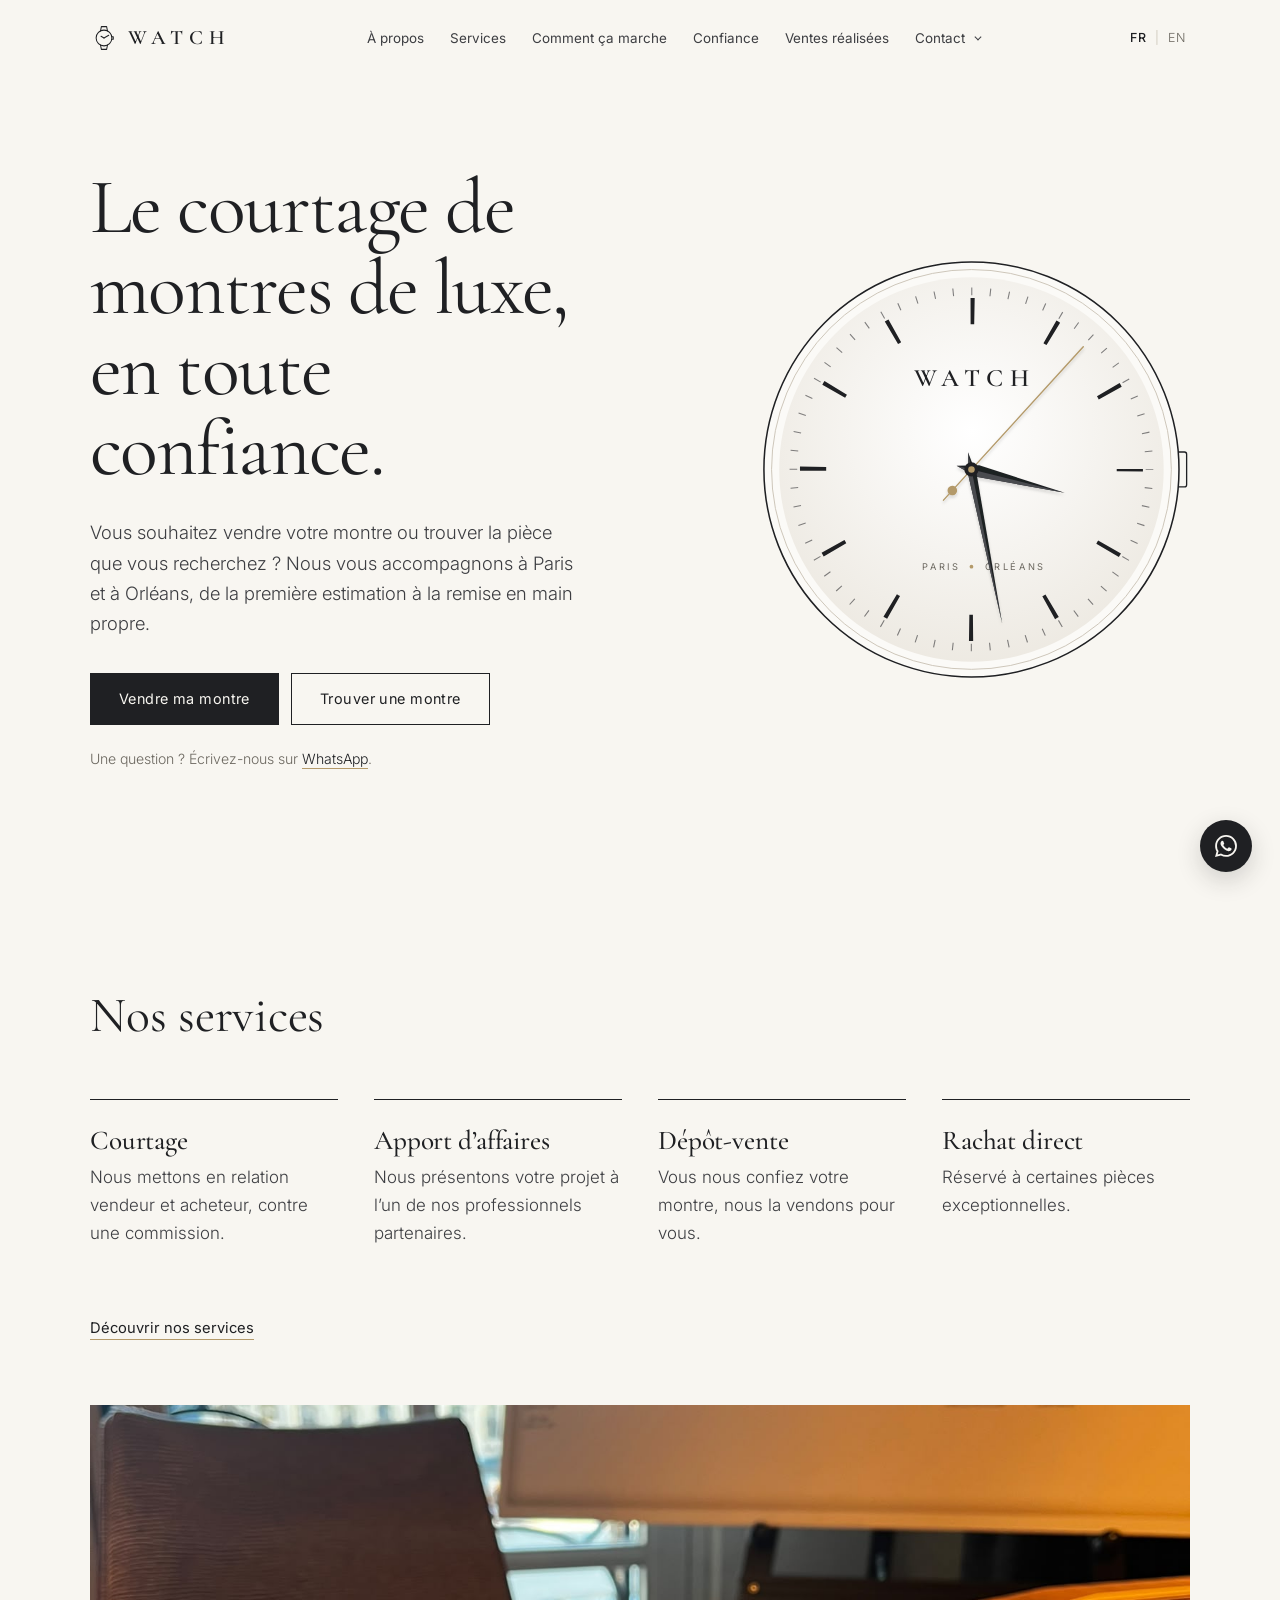
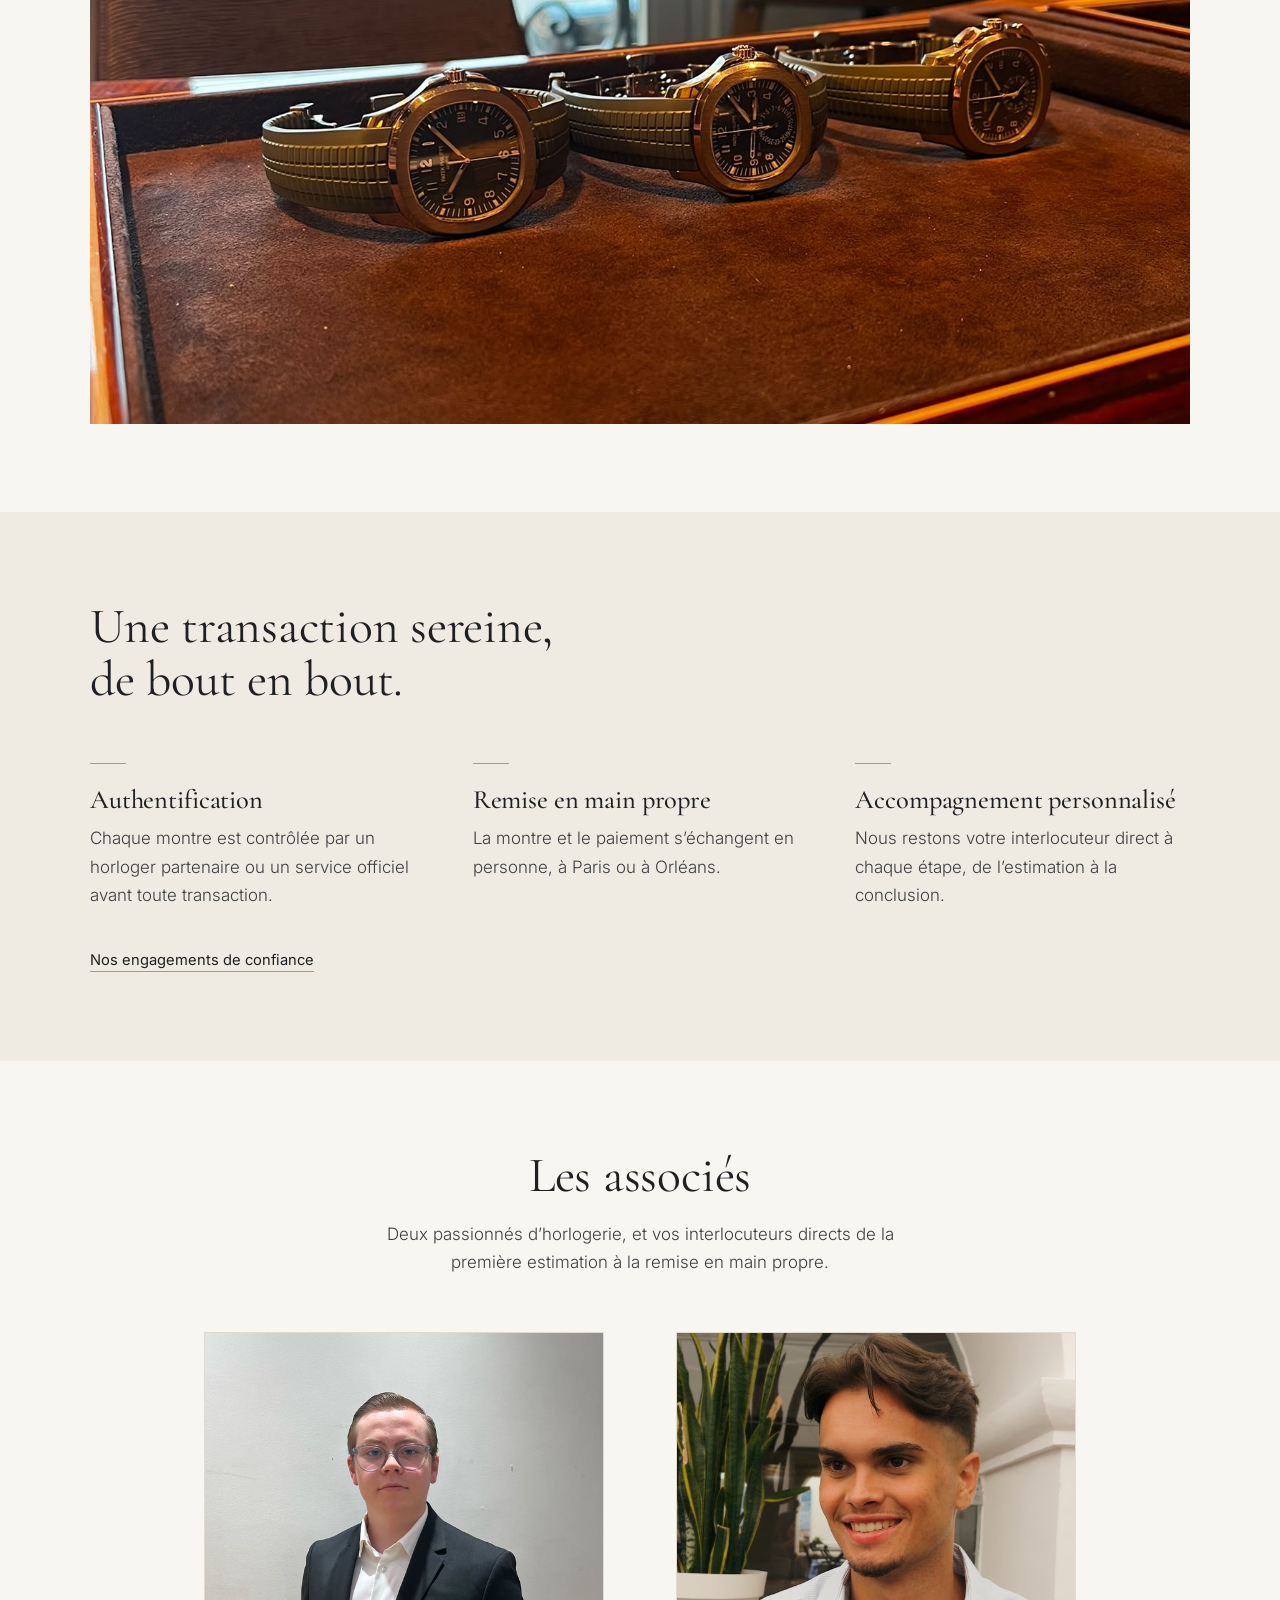
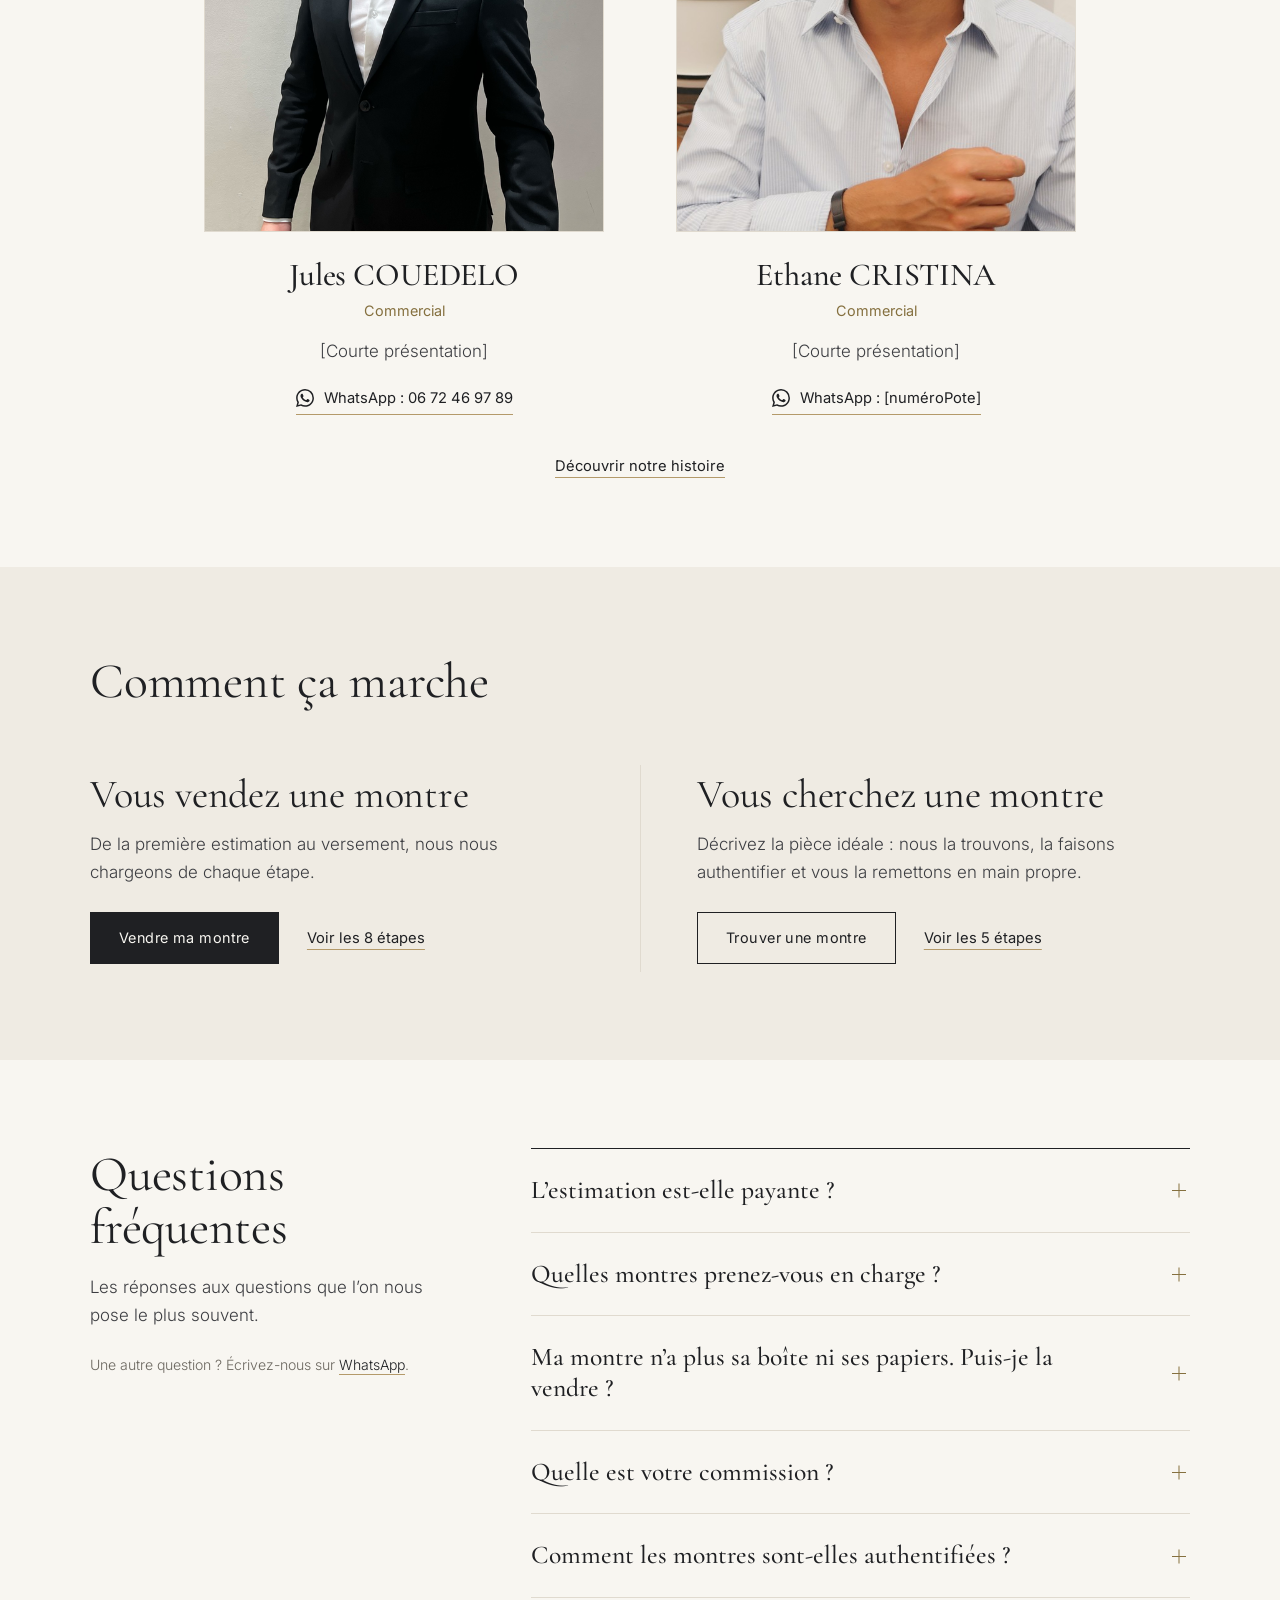
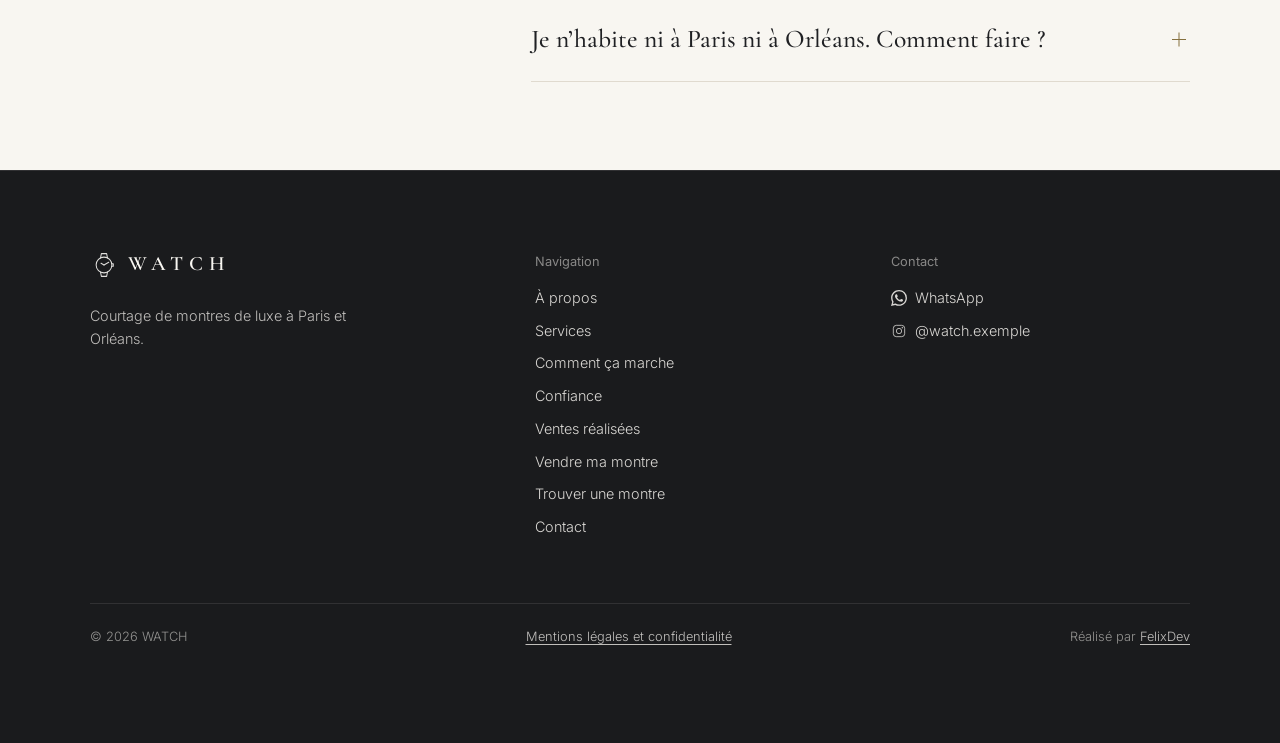
==== commit 4799bfa6: "Photos de montres sur l'accueil, À propos, Services, Comment ça marche et Confiance La photo de l'ac" ====
--- a/index.html
+++ b/index.html
@@ -41,12 +41,12 @@
       href="https://fonts.googleapis.com/css2?family=Cormorant+Garamond:ital,wght@0,400;0,500;0,600;1,400;1,500&family=Inter:wght@300;400;500&display=swap"
       rel="stylesheet"
     />
-    <link rel="stylesheet" href="assets/style.css?v=3" />
+    <link rel="stylesheet" href="assets/style.css?v=4" />
     <script>
       document.documentElement.className =
         document.documentElement.className.replace("no-js", "js");
     </script>
-    <script src="assets/site.js?v=3" defer></script>
+    <script src="assets/site.js?v=4" defer></script>
   </head>
 
   <body data-page="accueil">
@@ -593,18 +593,17 @@
               >Découvrir nos services</a
             >
           </div>
+          <!-- PHOTO DE MONTRE : assets/img/photoHomePage.jpeg (recadrée automatiquement, centrée) -->
+          <figure class="photo photo-band">
+            <img
+              src="assets/img/photoHomePage.jpeg"
+              alt=""
+              loading="lazy"
+              decoding="async"
+            />
+          </figure>
         </div>
       </div>
-
-      <!-- PHOTO DE MONTRE : assets/img/montre-accueil.jpg (paysage, environ 2400 × 1100 px) -->
-      <figure class="photo photo-bleed">
-        <img
-          src="assets/img/montre-accueil.jpg"
-          alt=""
-          loading="lazy"
-          decoding="async"
-        />
-      </figure>
 
       <!-- Points de confiance -->
       <div class="block block-tint">
--- a/assets/style.css
+++ b/assets/style.css
@@ -293,7 +293,8 @@
 }
 .photo img { position: absolute; inset: 0; width: 100%; height: 100%; object-fit: cover; opacity: 0; transition: opacity .8s var(--ease); }
 .photo.is-loaded img, .no-js .photo img { opacity: 1; }
-.photo-bleed { height: clamp(280px, 46vw, 620px); }                       /* accueil : toute la largeur */
+.photo-band { aspect-ratio: 4 / 5; margin-top: 44px; }                    /* accueil : largeur du contenu */
+@media (min-width: 768px) { .photo-band { aspect-ratio: 16 / 9; margin-top: 64px; } }
 .photo-wide { aspect-ratio: 3 / 2; margin-top: 36px; }                    /* sous le titre des pages */
 @media (min-width: 768px) { .photo-wide { aspect-ratio: 16 / 7; margin-top: 52px; } }
 .photo-aside { aspect-ratio: 16 / 10; }                                   /* vendre / trouver */
